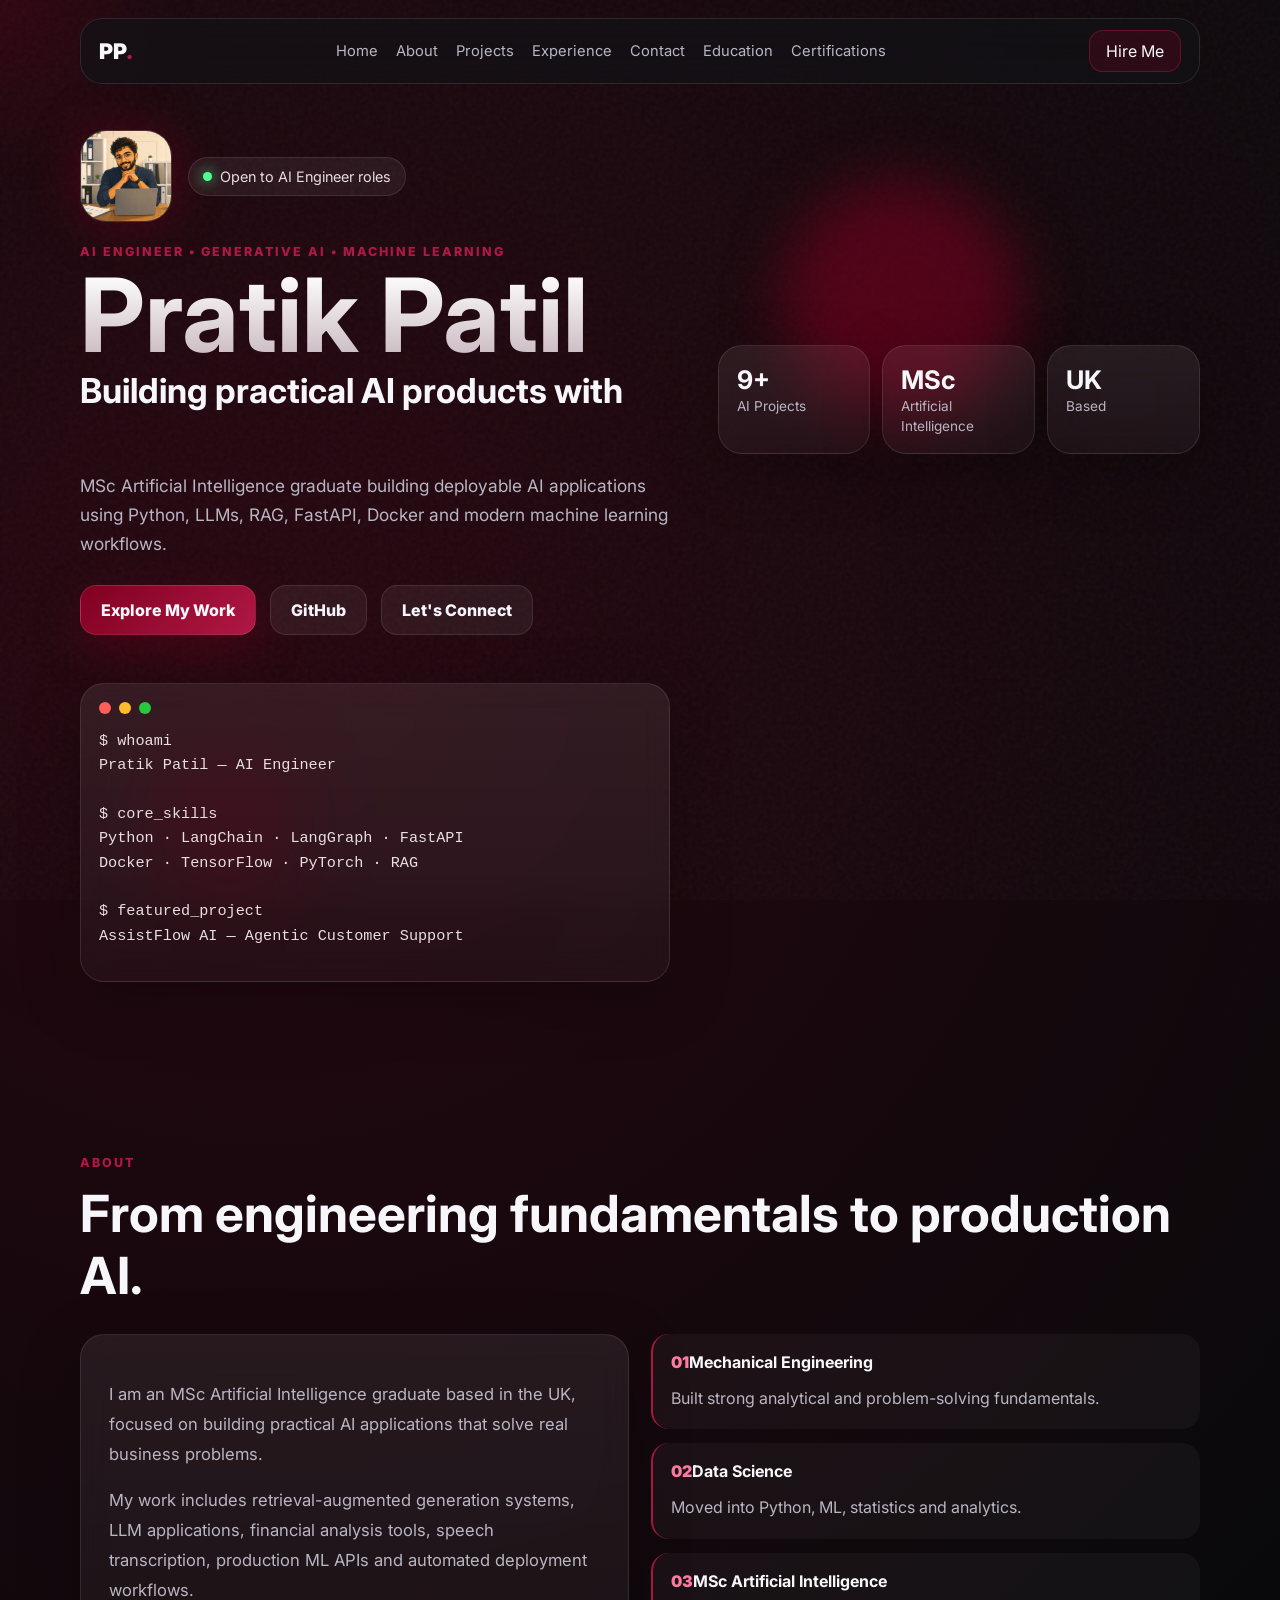
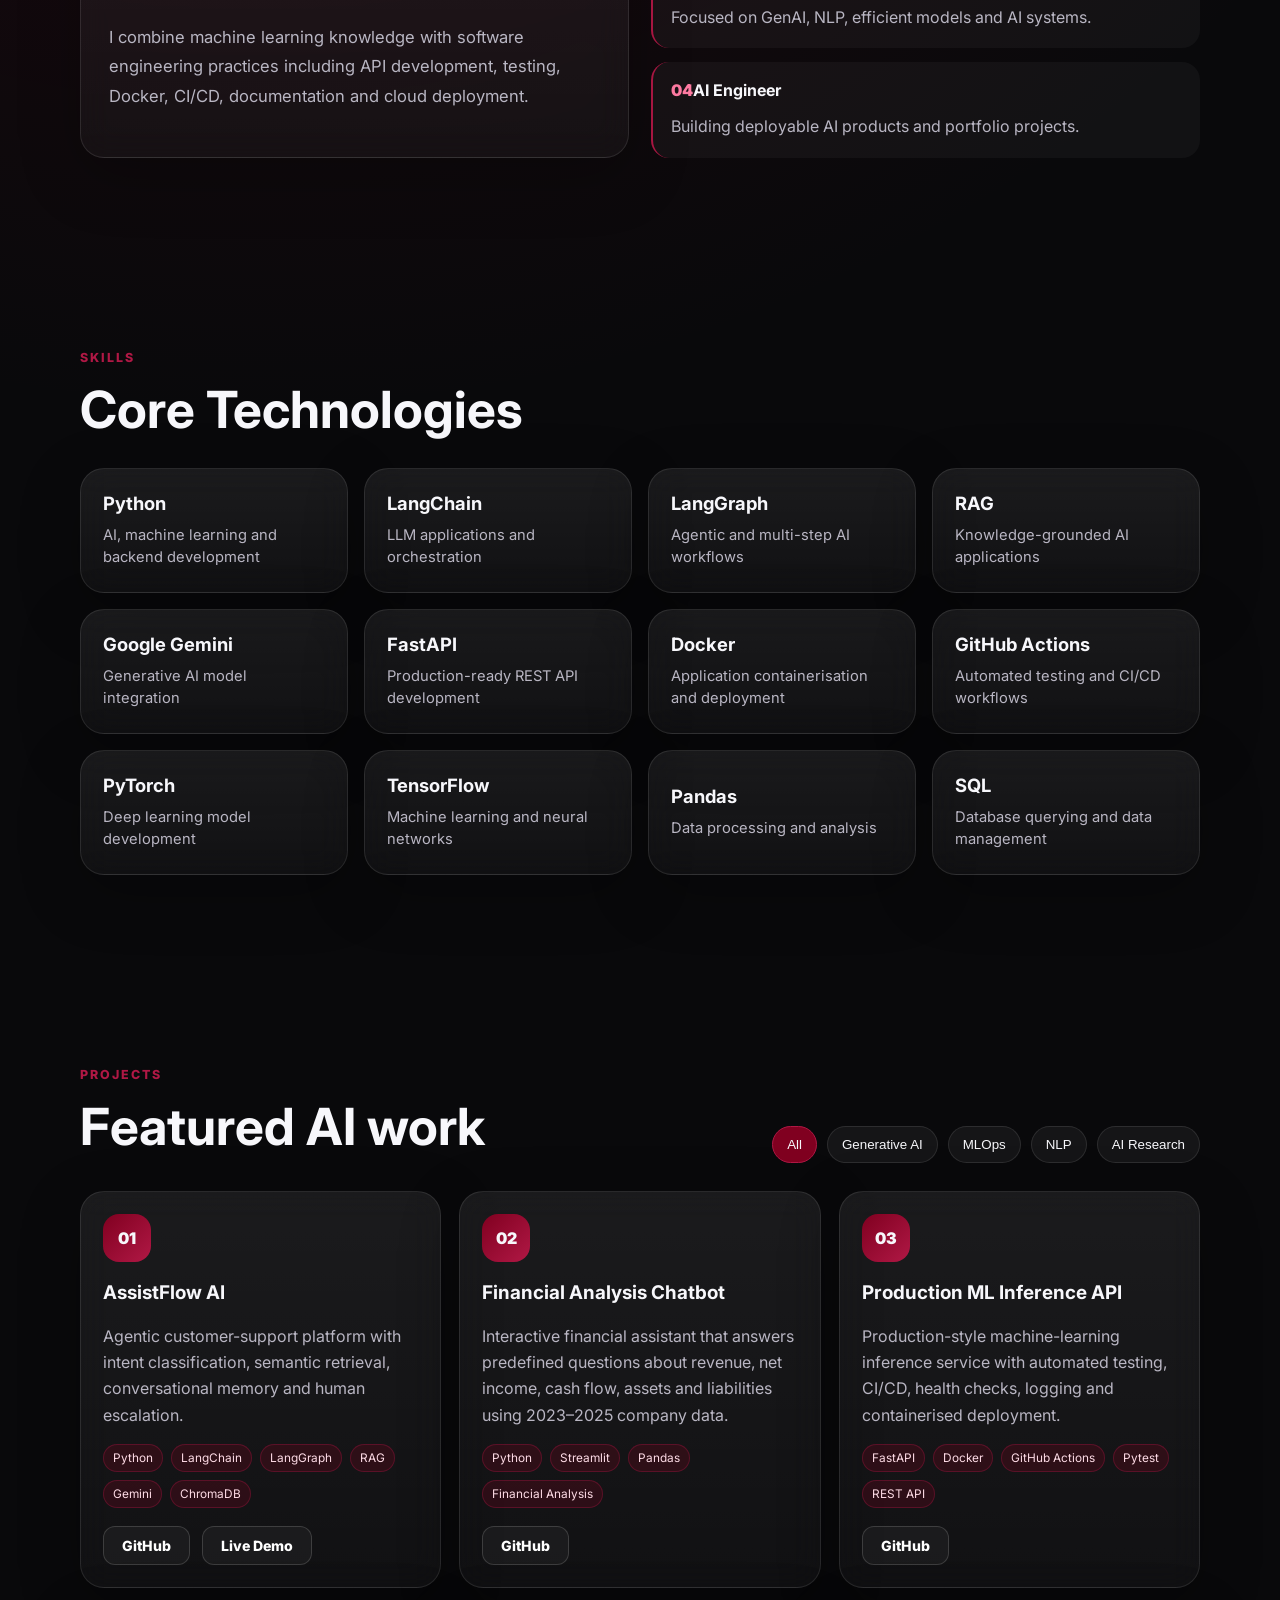
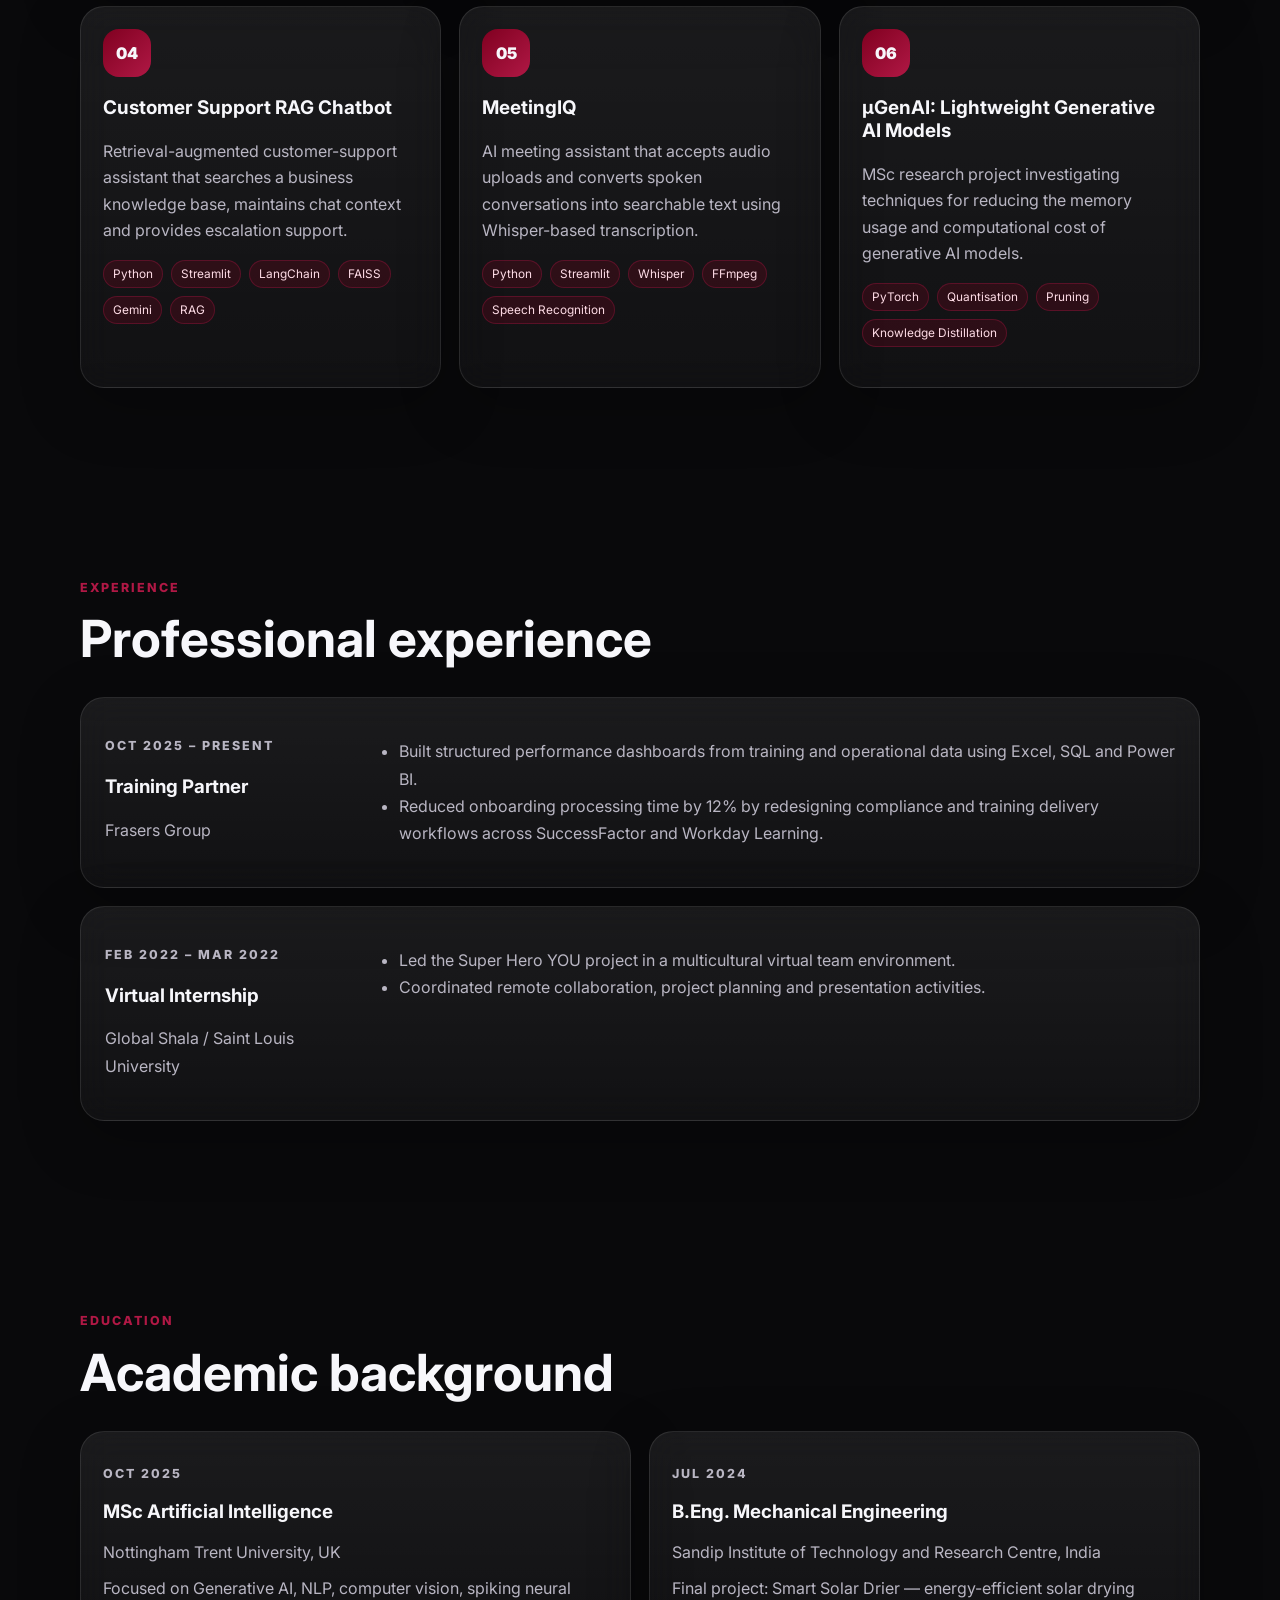
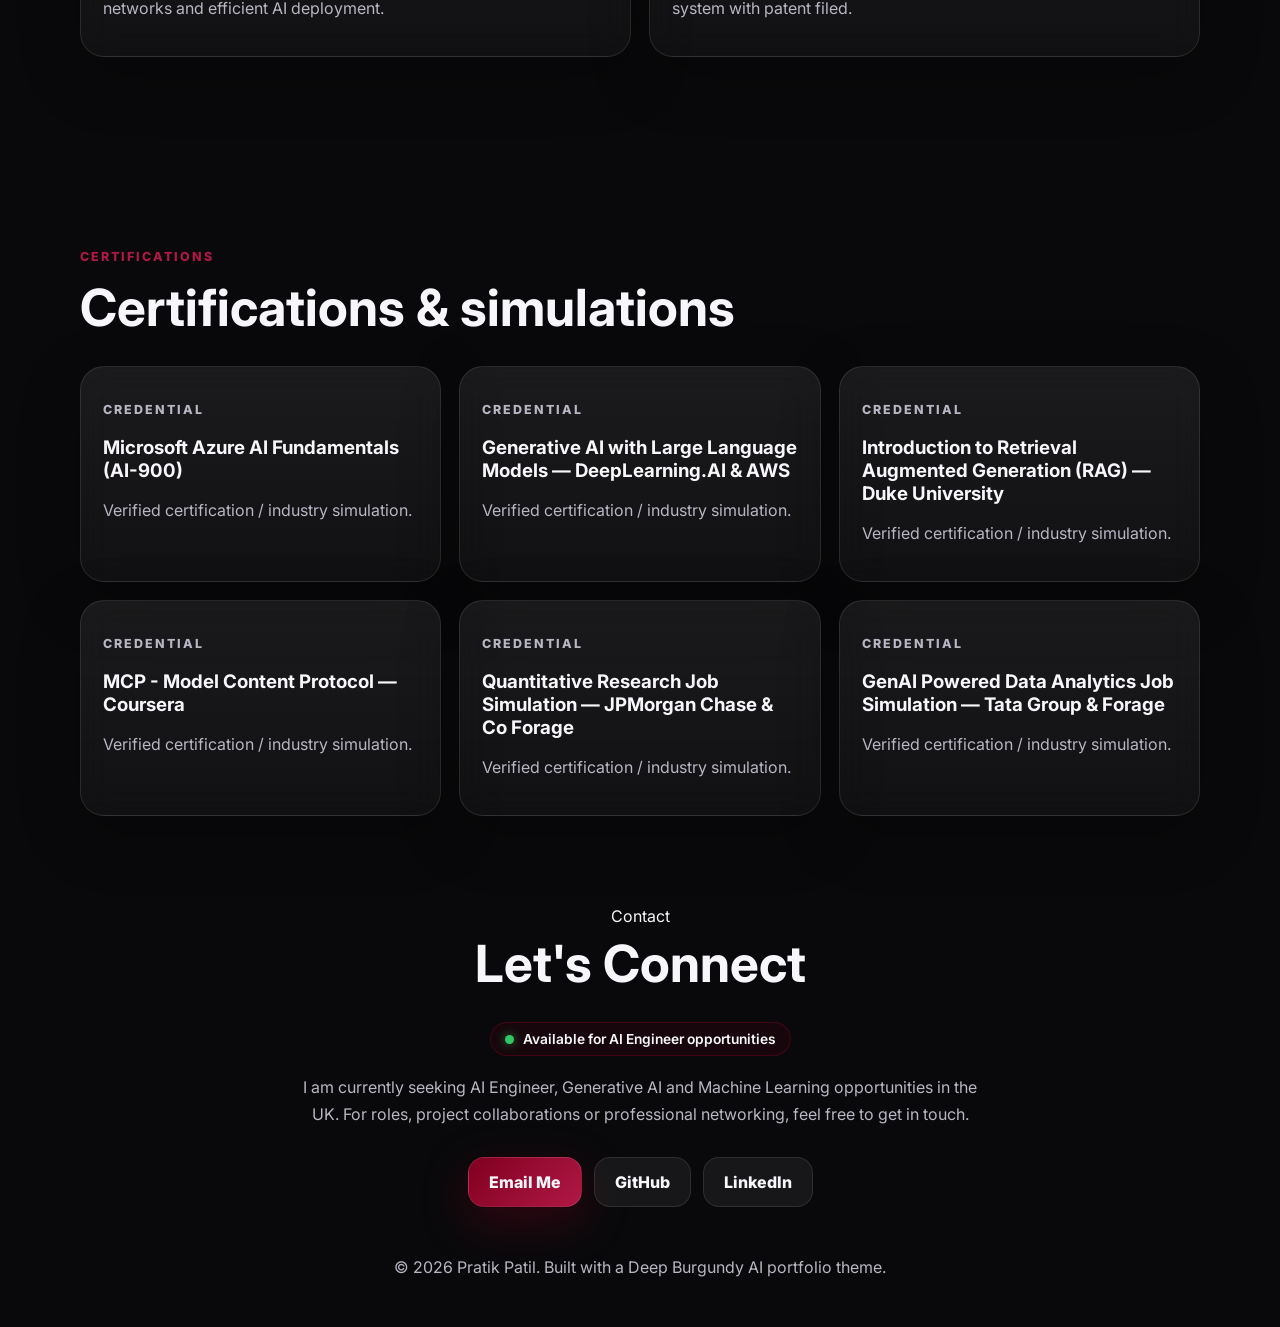
==== index.html @ 43c1b354 "Enhance index.html with updated meta information Updated the title and meta tags for improved SEO an" ====
<!DOCTYPE html>
<html lang="en">
<head>
  <meta charset="UTF-8" />
  <meta name="viewport" content="width=device-width, initial-scale=1.0" />
  <title>Pratik Patil | AI Engineer Portfolio | Generative AI | Machine Learning</title>
  <meta
  name="description"
  content="Pratik Patil is an AI Engineer specialising in Generative AI, Machine Learning, LLMs, RAG, FastAPI, and MLOps. Explore AI projects, production-ready applications, and portfolio work."
>
  <meta
  name="keywords"
  content="AI Engineer, Generative AI, Machine Learning, LLM, RAG, LangChain, FastAPI, Python, MLOps, Portfolio, Artificial Intelligence"
/>
  <meta name="author" content="Pratik Patil">
  <meta property="og:title" content="Pratik Patil | AI Engineer Portfolio">
<meta property="og:description" content="AI Engineer specialising in Generative AI, LLMs, RAG, FastAPI, Docker and Machine Learning.">
<meta property="og:type" content="website">
<meta property="og:url" content="https://mrpratik05.github.io/Pratik-Portfolio/">
  <meta name="theme-color" content="#800020">
  <link rel="preconnect" href="https://fonts.googleapis.com">
  <link rel="preconnect" href="https://fonts.gstatic.com" crossorigin>
  <link href="https://fonts.googleapis.com/css2?family=Inter:wght@400;500;600;700;800;900&display=swap" rel="stylesheet">
  <link rel="stylesheet" href="styles.css" />
</head>
<body>
  <div class="cursor-glow"></div>
  <div class="noise"></div>

  <header class="site-header">
    <a class="logo" href="#home">PP<span>.</span></a>
    <nav>
      <a href="#home">Home</a>
      <a href="#about">About</a>
      <a href="#projects">Projects</a>
      <a href="#experience">Experience</a> 
      <a href="#contact">Contact</ax>
      <a href="#education">Education</a>
      <a href="#certifications">Certifications</a>
    </nav>
    <a class="nav-cta" href="#contact">Hire Me</a>
  </header>

  <main>
    <section id="home" class="hero section">
      <div class="hero-bg-orb orb-one"></div>
      <div class="hero-bg-orb orb-two"></div>
      <div class="hero-content reveal">
        <div class="profile-wrap">
          <img src="images/Pratik%20Image.jpeg" alt="Pratik Patil" class="avatar profile-img">
          <div class="status-pill"><span></span> Open to AI Engineer roles</div>
        </div>
       <p class="eyebrow">AI Engineer • Generative AI • Machine Learning</p>

      <h1>Pratik Patil</h1>

        <h2>Building practical AI products with <span id="typingText">LLMs</span></h2>

        <p class="hero-copy">
  MSc Artificial Intelligence graduate building deployable AI applications using
  Python, LLMs, RAG, FastAPI, Docker and modern machine learning workflows.
</p>
       <div class="hero-actions">
  <a class="btn primary" href="#projects">Explore My Work</a>
  <a class="btn secondary" href="https://github.com/MrPratik05" target="_blank" rel="noopener noreferrer">GitHub</a>
  <a class="btn secondary" href="#contact">Let's Connect</a>
</div>
        </div>
        <div class="quick-stats">
          <div><strong>9+</strong><span>AI Projects</span></div>
          <div><strong>MSc</strong><span>Artificial Intelligence</span></div>
          <div><strong>UK</strong><span>Based</span></div>
        </div>
      </div>
      <div class="terminal-card reveal delay-1">
        <div class="terminal-top"><span></span><span></span><span></span></div>
        <pre><code>$ whoami
Pratik Patil — AI Engineer

$ core_skills
Python · LangChain · LangGraph · FastAPI
Docker · TensorFlow · PyTorch · RAG

$ featured_project
AssistFlow AI — Agentic Customer Support</code></pre>
      </div>
    </section>

    <section id="about" class="section container reveal">
      <div class="section-heading">
        <p class="eyebrow">About</p>
        <h2>From engineering fundamentals to production AI.</h2>
      </div>
      <div class="about-grid">
        <div class="glass-card large">
          <p>
    I am an MSc Artificial Intelligence graduate based in the UK, focused on
    building practical AI applications that solve real business problems.
          </p>

          <p>
    My work includes retrieval-augmented generation systems, LLM applications,
    financial analysis tools, speech transcription, production ML APIs and
    automated deployment workflows.
          </p>

          <p>
    I combine machine learning knowledge with software engineering practices
    including API development, testing, Docker, CI/CD, documentation and cloud
    deployment.
          </p>
      </div>
        <div class="timeline mini">
          <div><span>01</span><strong>Mechanical Engineering</strong><p>Built strong analytical and problem-solving fundamentals.</p></div>
          <div><span>02</span><strong>Data Science</strong><p>Moved into Python, ML, statistics and analytics.</p></div>
          <div><span>03</span><strong>MSc Artificial Intelligence</strong><p>Focused on GenAI, NLP, efficient models and AI systems.</p></div>
          <div><span>04</span><strong>AI Engineer</strong><p>Building deployable AI products and portfolio projects.</p></div>
        </div>
      </div>
    </section>

    <section class="section container reveal">
      <div class="section-heading">
        <p class="eyebrow">Skills</p>
        <h2>Core Technologies</h2>
      </div>
      <div class="skills-grid" id="skillsGrid"></div>
    </section>

    <section id="projects" class="section container reveal">
      <div class="section-heading row">
        <div>
          <p class="eyebrow">Projects</p>
          <h2>Featured AI work</h2>
        </div>
        <div class="filters" id="filters"></div>
      </div>
      <div class="projects-grid" id="projectsGrid"></div>
    </section>

    <section id="experience" class="section container reveal">
      <div class="section-heading">
        <p class="eyebrow">Experience</p>
        <h2>Professional experience</h2>
      </div>
      <div class="experience-list" id="experienceList"></div>
    </section>

    <section id="education" class="section container reveal">
      <div class="section-heading">
        <p class="eyebrow">Education</p>
        <h2>Academic background</h2>
      </div>
      <div class="education-grid" id="educationGrid"></div>
    </section>

    <section id="certifications" class="section container reveal">
      <div class="section-heading">
        <p class="eyebrow">Certifications</p>
        <h2>Certifications & simulations</h2>
      </div>
      <div class="cert-grid" id="certGrid"></div>
    </section>

    <section id="contact" class="section">
  <div class="section-heading">
    <span>Contact</span>
    <h2>Let's Connect</h2>
  </div>

  <div class="availability-badge">
    <span class="availability-dot"></span>
    Available for AI Engineer opportunities
  </div>

  <p class="contact-intro">
    I am currently seeking AI Engineer, Generative AI and Machine Learning
    opportunities in the UK. For roles, project collaborations or professional
    networking, feel free to get in touch.
  </p>

  <div class="contact-links">
    <a
      class="btn primary"
      href="mailto:pratpatil1999@gmail.com">
      Email Me
    </a>

    <a
      class="btn secondary"
      href="https://github.com/MrPratik05"
      target="_blank"
      rel="noopener noreferrer">
      GitHub
    </a>

    <a
      class="btn secondary"
      href="https://www.linkedin.com/in/pratik-patil-o5/"
      target="_blank"
      rel="noopener noreferrer">
      LinkedIn
    </a>
  </div>
</section>
  </main>

  <footer>
    <p>© <span id="year"></span> Pratik Patil. Built with a Deep Burgundy AI portfolio theme.</p>
  </footer>

  <script src="data.js"></script>
  <script src="script.js"></script>
</body>
</html>
---- styles.css ----
:root{--bg:#09090b;--panel:#121217;--panel2:#18181f;--text:#f7f7fb;--muted:#b9b6c3;--primary:#800020;--primary2:#b01845;--border:rgba(255,255,255,.1);--glow:rgba(128,0,32,.45)}*{box-sizing:border-box}html{scroll-behavior:smooth}body{margin:0;font-family:Inter,system-ui,sans-serif;background:radial-gradient(circle at 20% 10%,rgba(128,0,32,.25),transparent 25%),var(--bg);color:var(--text);overflow-x:hidden}.noise{position:fixed;inset:0;pointer-events:none;opacity:.04;background-image:url("data:image/svg+xml,%3Csvg viewBox='0 0 256 256' xmlns='http://www.w3.org/2000/svg'%3E%3Cfilter id='n'%3E%3CfeTurbulence type='fractalNoise' baseFrequency='.75' numOctaves='3'/%3E%3C/filter%3E%3Crect width='100%25' height='100%25' filter='url(%23n)'/%3E%3C/svg%3E")}.cursor-glow{position:fixed;width:360px;height:360px;border-radius:999px;background:radial-gradient(circle,var(--glow),transparent 70%);pointer-events:none;z-index:0;filter:blur(20px);transform:translate(-50%,-50%);opacity:.55}a{color:inherit;text-decoration:none}.site-header{position:fixed;top:18px;left:50%;transform:translateX(-50%);width:min(1120px,calc(100% - 28px));height:66px;padding:0 18px;background:rgba(18,18,23,.72);border:1px solid var(--border);backdrop-filter:blur(18px);border-radius:22px;display:flex;align-items:center;justify-content:space-between;z-index:100}.logo{font-weight:900;font-size:1.35rem}.logo span,.eyebrow{color:var(--primary2)}nav{display:flex;gap:18px;font-size:.92rem;color:var(--muted)}nav a:hover{color:#fff}.nav-cta{background:rgba(128,0,32,.25);border:1px solid rgba(176,24,69,.45);padding:10px 16px;border-radius:14px}.section{position:relative;z-index:1}.container{width:min(1120px,calc(100% - 32px));margin:auto;padding:90px 0}.hero{min-height:100vh;display:grid;grid-template-columns:1.1fr .9fr;gap:48px;align-items:center;width:min(1120px,calc(100% - 32px));margin:auto;padding:130px 0 70px}.hero-bg-orb{position:absolute;border-radius:999px;filter:blur(30px);opacity:.55;animation:float 7s ease-in-out infinite}.orb-one{width:240px;height:240px;background:var(--primary);top:17%;right:16%}.orb-two{width:160px;height:160px;background:#3b0010;bottom:14%;left:6%;animation-delay:1.6s}.profile-wrap{display:flex;align-items:center;gap:16px;margin-bottom:22px}.profile-photo{width:92px;height:92px;border-radius:26px;background:linear-gradient(135deg,var(--primary),#25000a);display:grid;place-items:center;font-weight:900;font-size:2rem;border:1px solid rgba(255,255,255,.16);box-shadow:0 0 50px var(--glow);background-size:cover;background-position:center}.status-pill{display:flex;align-items:center;gap:8px;color:#e8dbe1;background:rgba(255,255,255,.06);border:1px solid var(--border);padding:10px 14px;border-radius:999px;font-size:.9rem}.status-pill span{width:9px;height:9px;border-radius:99px;background:#52ff91;box-shadow:0 0 14px #52ff91}.eyebrow{text-transform:uppercase;letter-spacing:.16em;font-weight:800;font-size:.78rem}.hero h1{font-size:clamp(3rem,8vw,6.8rem);line-height:.86;margin:10px 0;background:linear-gradient(180deg,#fff,#c9b9c0);-webkit-background-clip:text;color:transparent}.hero h2{font-size:clamp(1.3rem,3vw,2.15rem);margin:0 0 18px}.hero h2 span{color:#ff7ba2}.hero-copy{font-size:1.08rem;line-height:1.7;color:var(--muted);max-width:720px}.btn{display:inline-flex;align-items:center;justify-content:center;padding:14px 20px;border-radius:16px;font-weight:800;border:1px solid var(--border);transition:.25s}.btn:hover{transform:translateY(-3px)}.primary{background:linear-gradient(135deg,var(--primary),var(--primary2));box-shadow:0 15px 45px rgba(128,0,32,.35)}.secondary{background:rgba(255,255,255,.06)}.hero-actions,.contact-actions{display:flex;gap:14px;flex-wrap:wrap;margin-top:26px}.quick-stats{display:grid;grid-template-columns:repeat(3,1fr);gap:12px;margin-top:34px;max-width:620px}.quick-stats div,.glass-card,.project-card,.skill-card,.edu-card,.cert-card,.experience-item,.terminal-card{background:linear-gradient(180deg,rgba(255,255,255,.075),rgba(255,255,255,.035));border:1px solid var(--border);border-radius:24px;box-shadow:0 18px 60px rgba(0,0,0,.25);backdrop-filter:blur(16px)}.quick-stats div{padding:18px}.quick-stats strong{font-size:1.6rem;display:block}.quick-stats span{color:var(--muted);font-size:.85rem}.terminal-card{padding:18px;align-self:center;transform:rotate(1deg)}.terminal-top{display:flex;gap:8px;margin-bottom:14px}.terminal-top span{width:12px;height:12px;border-radius:50%;background:#ff5f57}.terminal-top span:nth-child(2){background:#ffbd2e}.terminal-top span:nth-child(3){background:#28c840}pre{white-space:pre-wrap;color:#e9dfe3;line-height:1.6;font-size:.95rem}.section-heading{margin-bottom:28px}.section-heading.row{display:flex;justify-content:space-between;gap:20px;align-items:end}.section-heading h2{font-size:clamp(2rem,4vw,3.5rem);margin:6px 0}.about-grid{display:grid;grid-template-columns:1fr 1fr;gap:22px}.glass-card{padding:28px}.glass-card.large p{color:var(--muted);line-height:1.8;font-size:1.04rem}.timeline.mini{display:grid;gap:14px}.timeline.mini div{padding:18px;border-left:2px solid var(--primary2);background:rgba(255,255,255,.04);border-radius:18px}.timeline span{color:#ff7ba2;font-weight:900}.timeline p{color:var(--muted);margin-bottom:0}.skills-grid{display:grid;grid-template-columns:repeat(4,1fr);gap:16px}.skill-card{padding:18px}.skill-head{display:flex;justify-content:space-between;margin-bottom:12px}.bar{height:10px;background:rgba(255,255,255,.08);border-radius:99px;overflow:hidden}.bar span{display:block;height:100%;width:0;background:linear-gradient(90deg,var(--primary),var(--primary2));border-radius:99px;transition:1.1s ease}.filters{display:flex;gap:10px;flex-wrap:wrap}.filter-btn{border:1px solid var(--border);background:rgba(255,255,255,.05);color:var(--text);padding:10px 14px;border-radius:999px;cursor:pointer}.filter-btn.active{background:var(--primary);border-color:var(--primary2)}.projects-grid{display:grid;grid-template-columns:repeat(3,1fr);gap:18px}.project-card{padding:22px;transition:.3s;position:relative;overflow:hidden}.project-card:before{content:'';position:absolute;inset:-1px;background:radial-gradient(circle at top right,rgba(176,24,69,.35),transparent 35%);opacity:0;transition:.3s}.project-card:hover{transform:translateY(-7px)}.project-card:hover:before{opacity:1}.project-card>*{position:relative}.project-icon{width:48px;height:48px;border-radius:16px;background:linear-gradient(135deg,var(--primary),var(--primary2));display:grid;place-items:center;font-weight:900}.project-card h3{font-size:1.18rem}.project-card p{color:var(--muted);line-height:1.65}.chips{display:flex;gap:8px;flex-wrap:wrap;margin:16px 0}.chip{font-size:.74rem;color:#ffdce7;background:rgba(128,0,32,.24);border:1px solid rgba(176,24,69,.35);padding:6px 9px;border-radius:999px}.card-links{display:flex;gap:10px}.card-links a{font-size:.88rem;font-weight:800;color:#fff}.experience-list{display:grid;gap:18px}.experience-item{padding:24px;display:grid;grid-template-columns:230px 1fr;gap:24px}.experience-item p,.experience-item li{color:var(--muted);line-height:1.7}.education-grid,.cert-grid{display:grid;grid-template-columns:repeat(2,1fr);gap:18px}.edu-card,.cert-card{padding:22px}.edu-card p,.cert-card p{color:var(--muted)}.cert-grid{grid-template-columns:repeat(3,1fr)}.contact-card{text-align:center;padding:48px}.contact-card p{color:var(--muted)}footer{text-align:center;color:var(--muted);padding:34px}.reveal{opacity:0;transform:translateY(28px);transition:.8s ease}.reveal.visible{opacity:1;transform:none}.delay-1{transition-delay:.15s}@keyframes float{50%{transform:translateY(-22px) translateX(12px)}}@media(max-width:900px){nav{display:none}.hero,.about-grid{grid-template-columns:1fr}.terminal-card{transform:none}.projects-grid,.skills-grid,.cert-grid{grid-template-columns:1fr 1fr}.experience-item{grid-template-columns:1fr}}@media(max-width:600px){.hero{padding-top:120px}.quick-stats,.projects-grid,.skills-grid,.education-grid,.cert-grid{grid-template-columns:1fr}.site-header{top:10px}.hero-actions .btn{width:100%}.section-heading.row{display:block}}

.profile-img {
  width: 92px;
  height: 92px;
  max-width: 92px;
  max-height: 92px;
  border-radius: 26px;
  object-fit: cover;
  object-position: center;
  display: block;
  border: 1px solid rgba(255,255,255,.16);
  box-shadow: 0 0 50px var(--glow);
}

.profile-wrap {
  display: flex;
  align-items: center;
  gap: 16px;
  margin-bottom: 22px;
}
/* Keep typing animation while preventing layout movement */
.hero h2 {
  min-height: 5.2rem;
  margin-bottom: 18px;
}

#typingText {
  display: inline-block;
  width: 10ch;
  white-space: nowrap;
  vertical-align: baseline;
}

@media (max-width: 600px) {
  .hero h2 {
    min-height: 7.5rem;
  }

  #typingText {
    width: 10ch;
  }
}

/* Clean skills cards without proficiency ratings */
.skill-card {
  padding: 22px;
  min-height: 125px;
  display: flex;
  flex-direction: column;
  justify-content: center;
  transition: transform 0.25s ease, border-color 0.25s ease;
}

.skill-card:hover {
  transform: translateY(-5px);
  border-color: rgba(176, 24, 69, 0.55);
}

.skill-card h3 {
  margin: 0 0 10px;
  font-size: 1.15rem;
}

.skill-card p {
  margin: 0;
  color: var(--muted);
  line-height: 1.55;
  font-size: 0.92rem;
}

/* Project buttons */

.project-btn{
    display:inline-flex;
    align-items:center;
    justify-content:center;

    padding:10px 18px;

    border-radius:12px;

    border:1px solid rgba(255,255,255,.15);

    background:rgba(255,255,255,.04);

    color:var(--text);

    text-decoration:none;

    font-size:.92rem;

    font-weight:600;

    transition:.25s ease;
}

.project-btn:hover{

    background:var(--primary);

    border-color:var(--primary);

    transform:translateY(-2px);

    color:white;
}

.card-links{

    display:flex;

    gap:12px;

    margin-top:18px;

    flex-wrap:wrap;
}

/* Contact section */

#contact {
  text-align: center;
}

#contact .section-heading {
  text-align: center;
  margin-left: auto;
  margin-right: auto;
}

#contact .section-heading span,
#contact .section-heading h2 {
  display: block;
  text-align: center;
}

.contact-intro {
  max-width: 680px;
  margin: 18px auto 28px;
  color: var(--muted);
  line-height: 1.7;
  text-align: center;
}

.availability-badge {
  width: fit-content;
  display: flex;
  align-items: center;
  gap: 9px;
  margin: 18px auto 0;
  padding: 8px 14px;
  border: 1px solid rgba(128, 0, 32, 0.4);
  border-radius: 999px;
  background: rgba(128, 0, 32, 0.12);
  color: var(--text);
  font-size: 0.86rem;
  font-weight: 600;
}

.availability-dot {
  width: 9px;
  height: 9px;
  flex-shrink: 0;
  border-radius: 50%;
  background: #32c766;
  box-shadow: 0 0 10px rgba(50, 199, 102, 0.6);
}

.contact-links {
  display: flex;
  justify-content: center;
  align-items: center;
  gap: 12px;
  flex-wrap: wrap;
  margin-top: 10px;
}

@media (max-width: 600px) {
  .contact-intro {
    padding: 0 16px;
  }

  .contact-links {
    padding: 0 16px;
  }
}
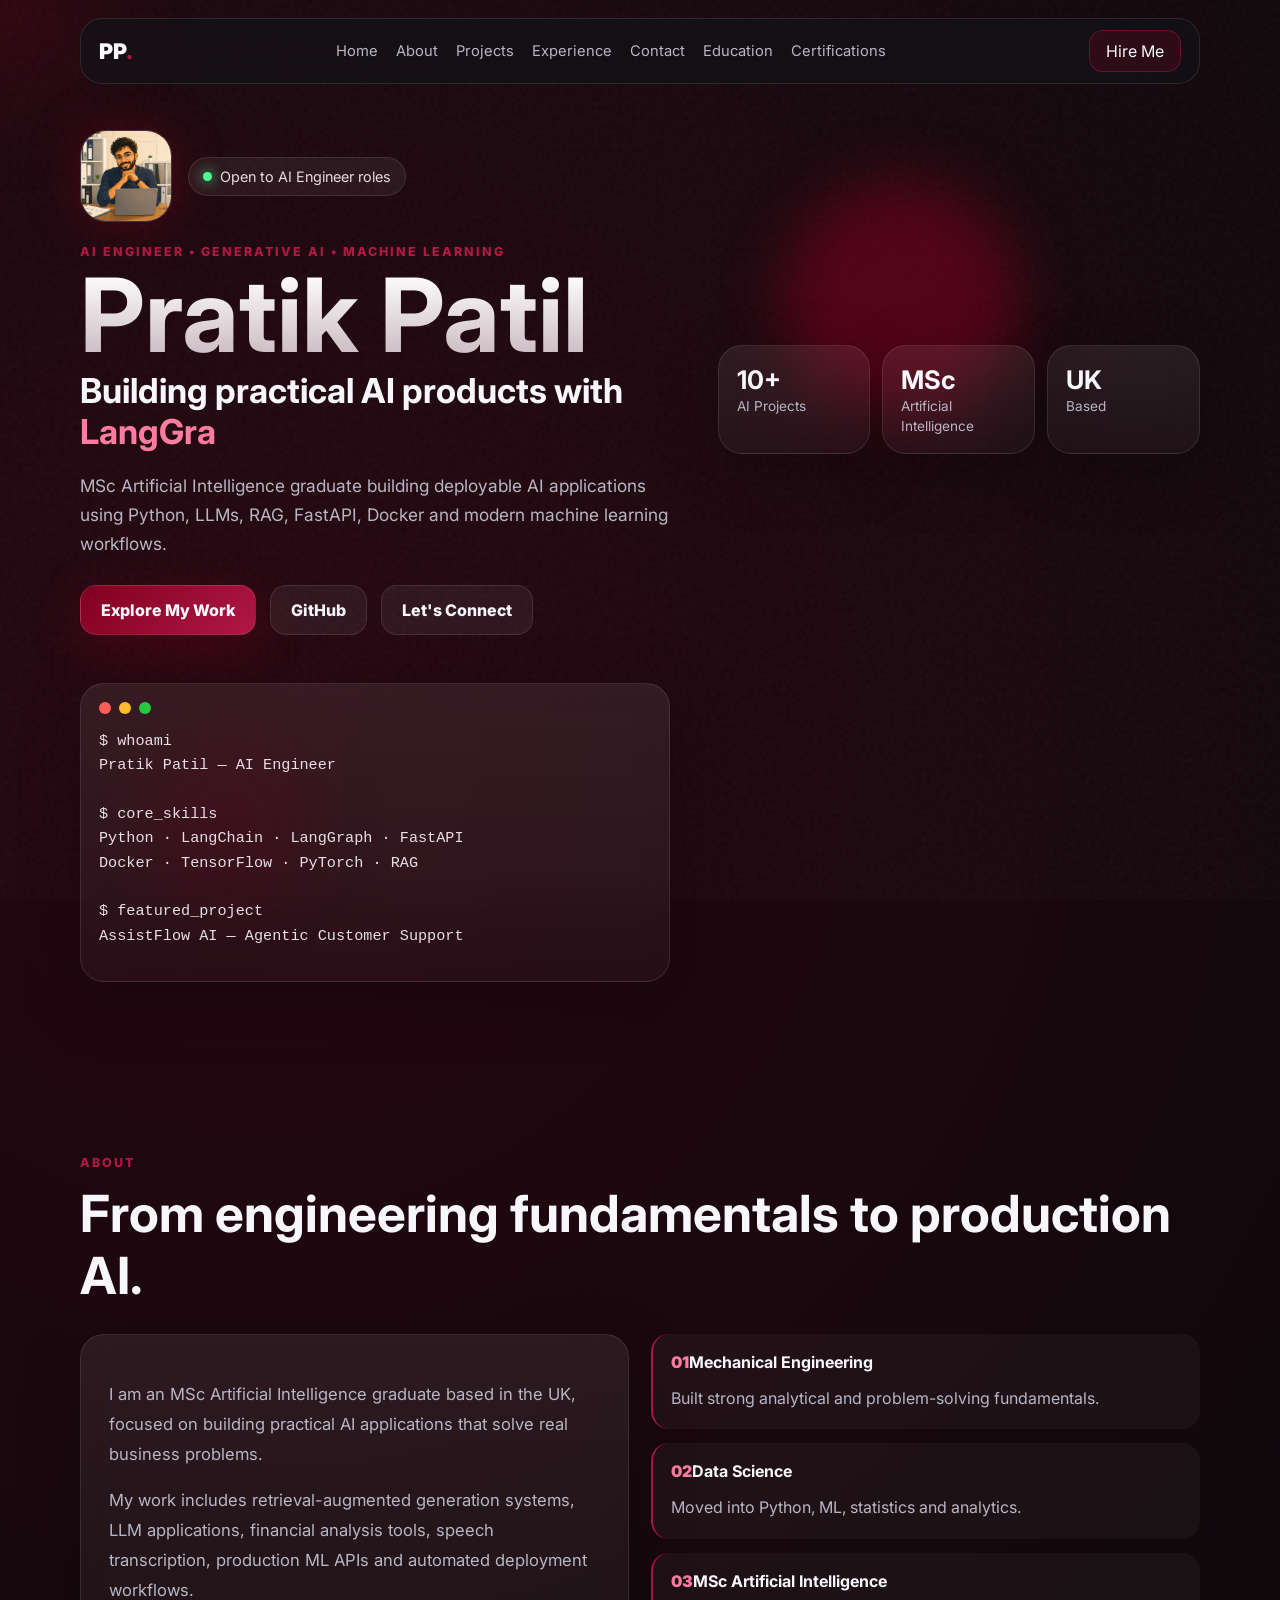
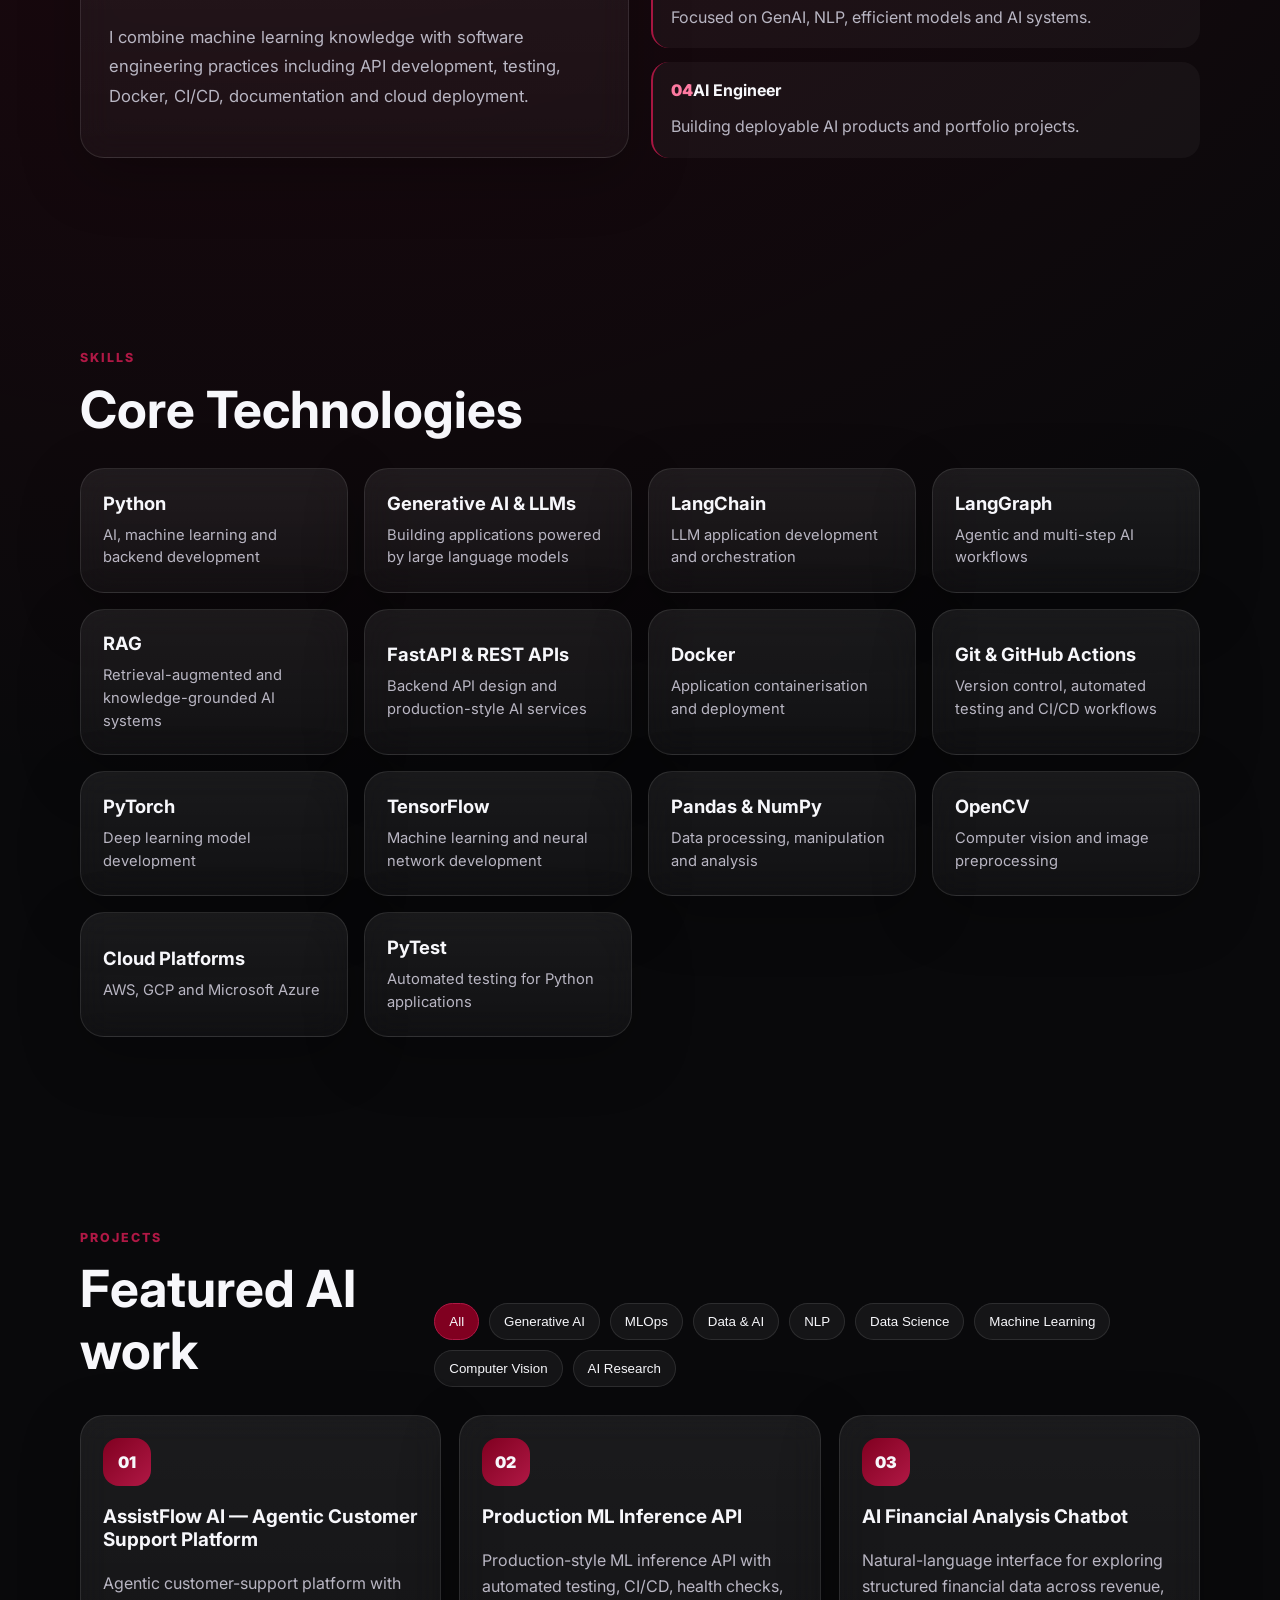
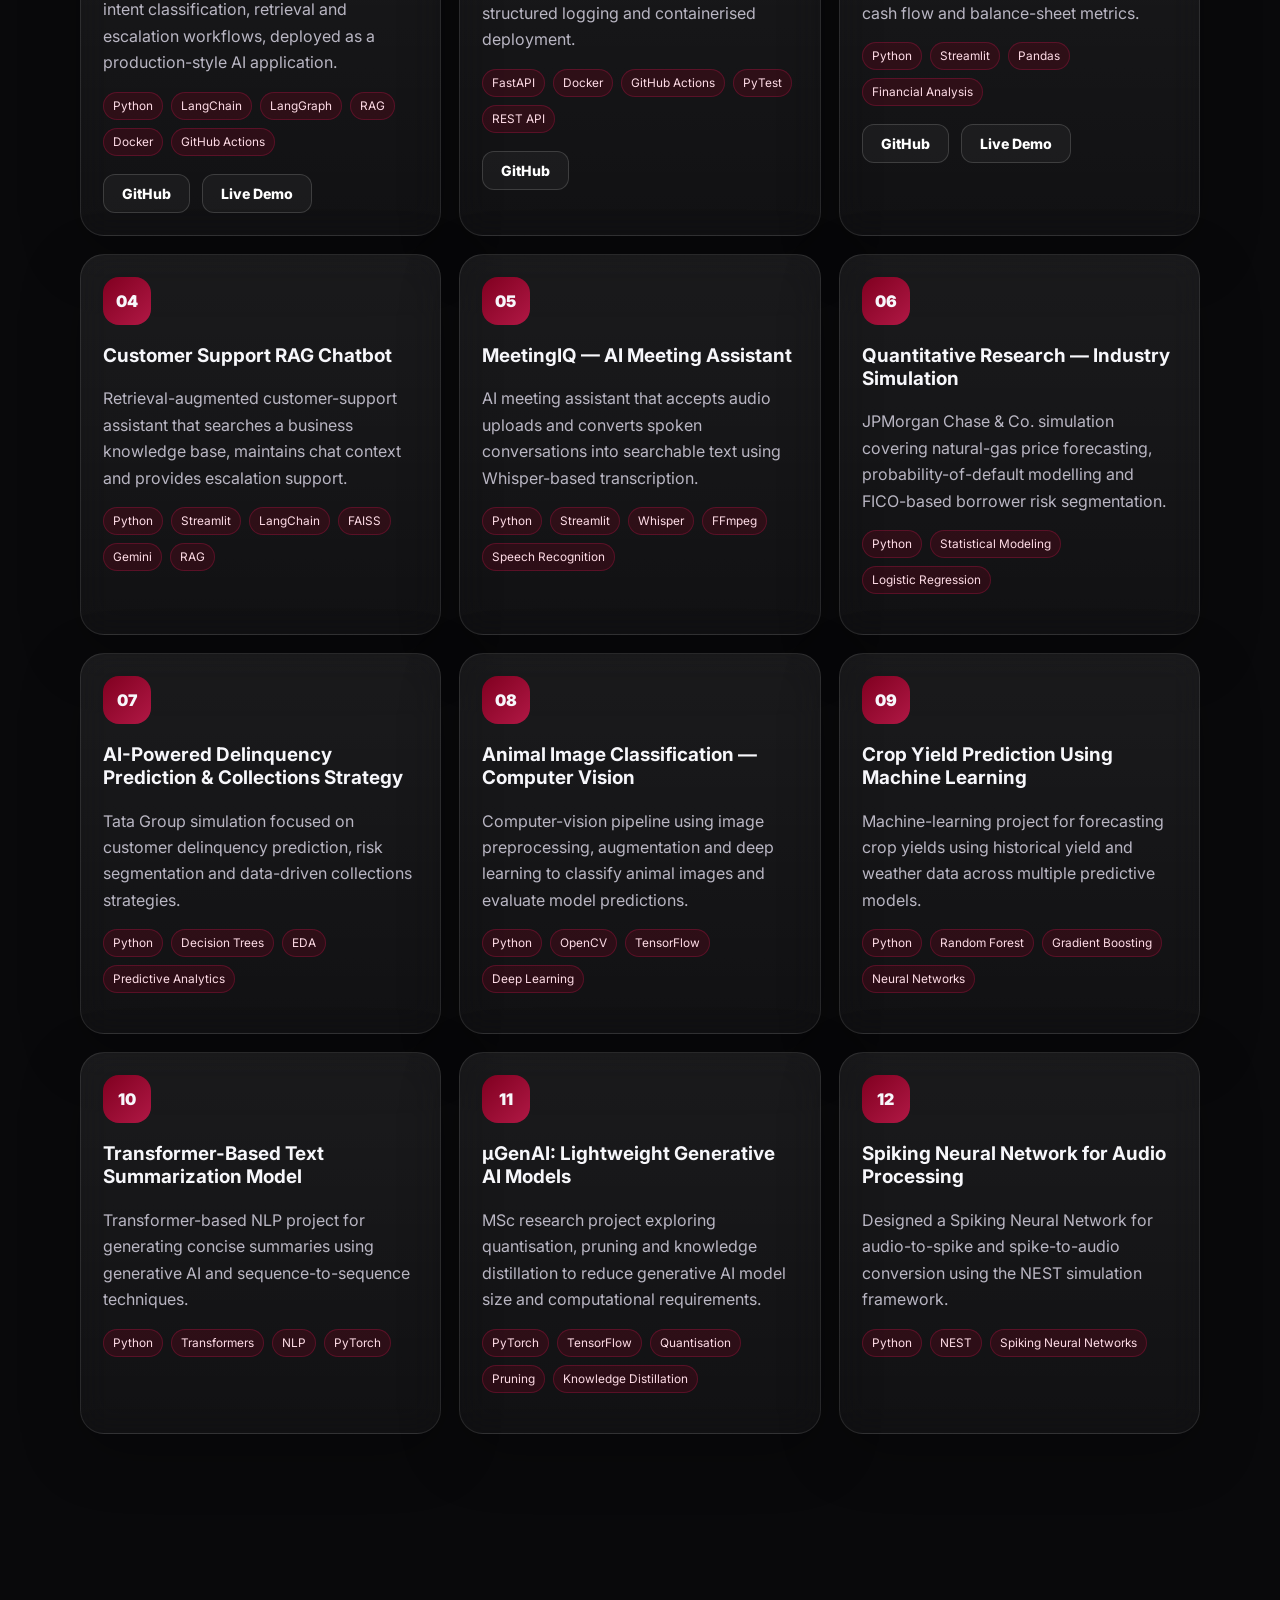
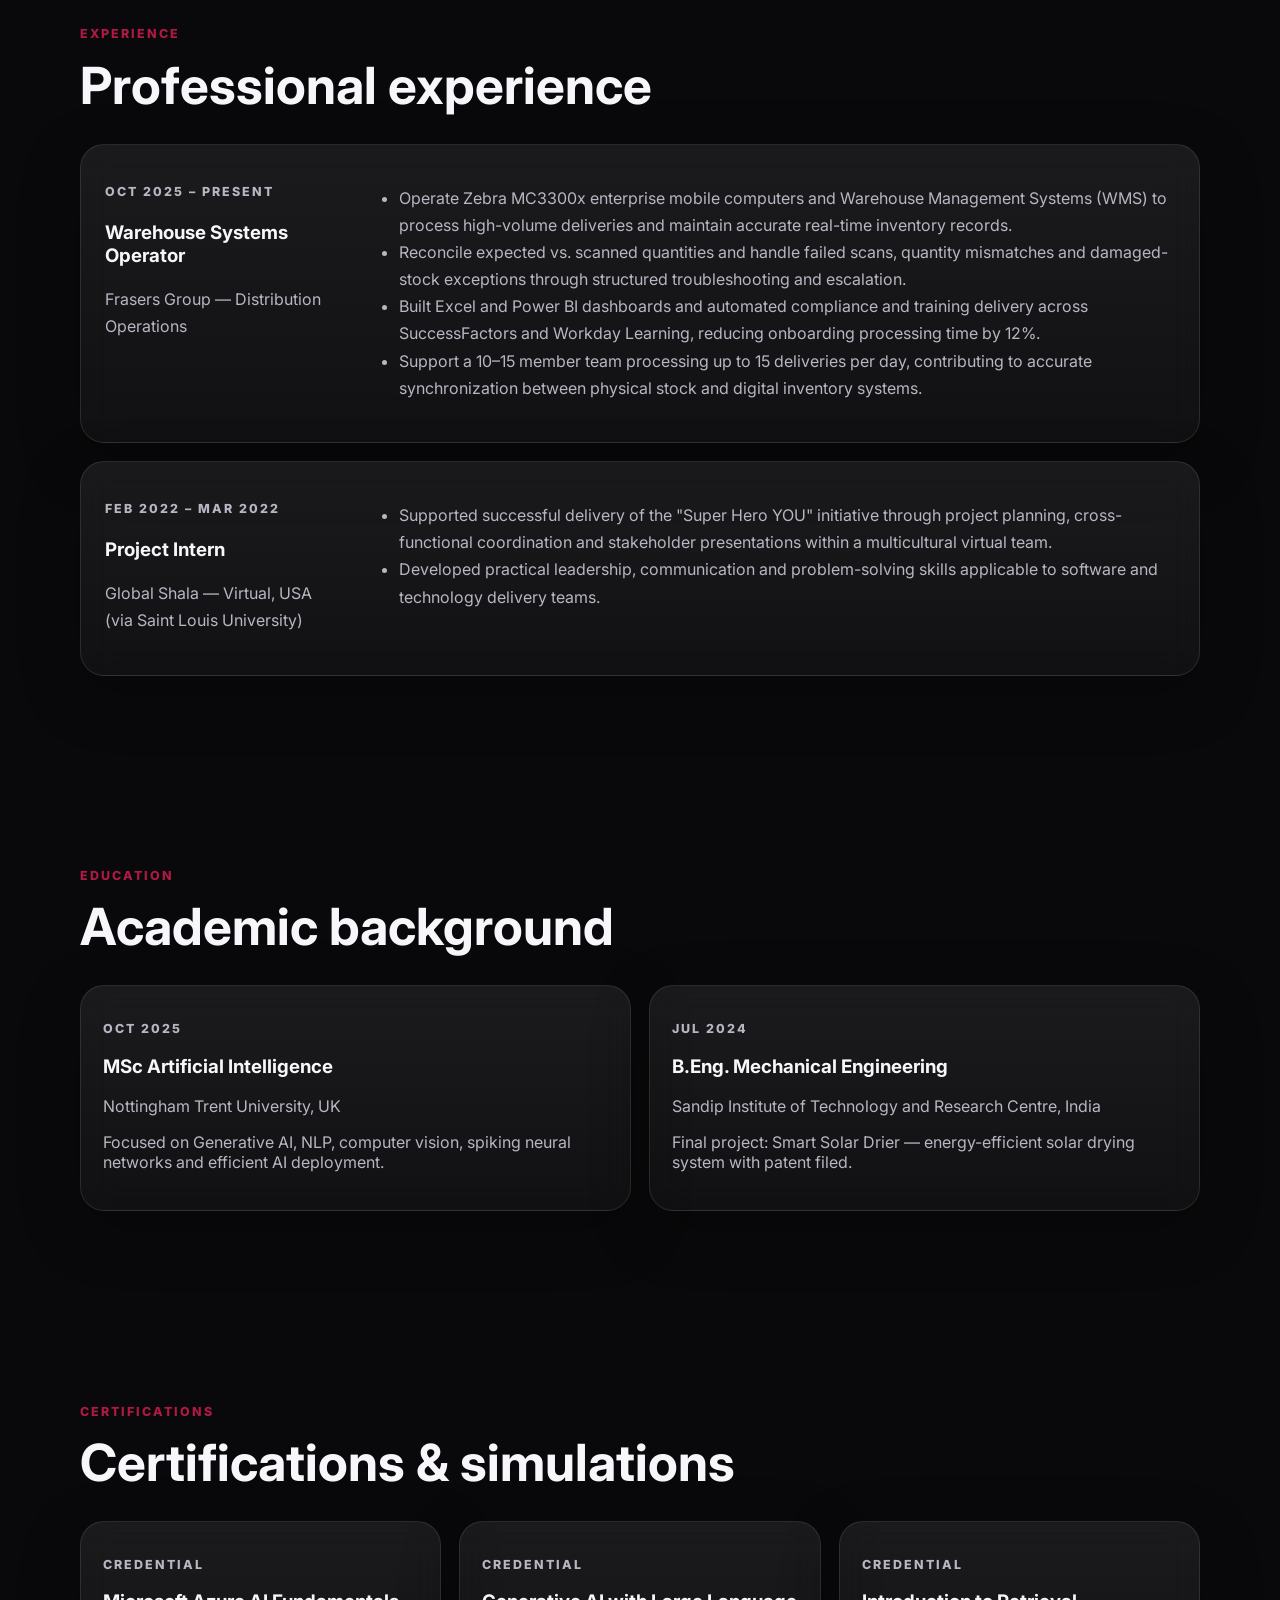
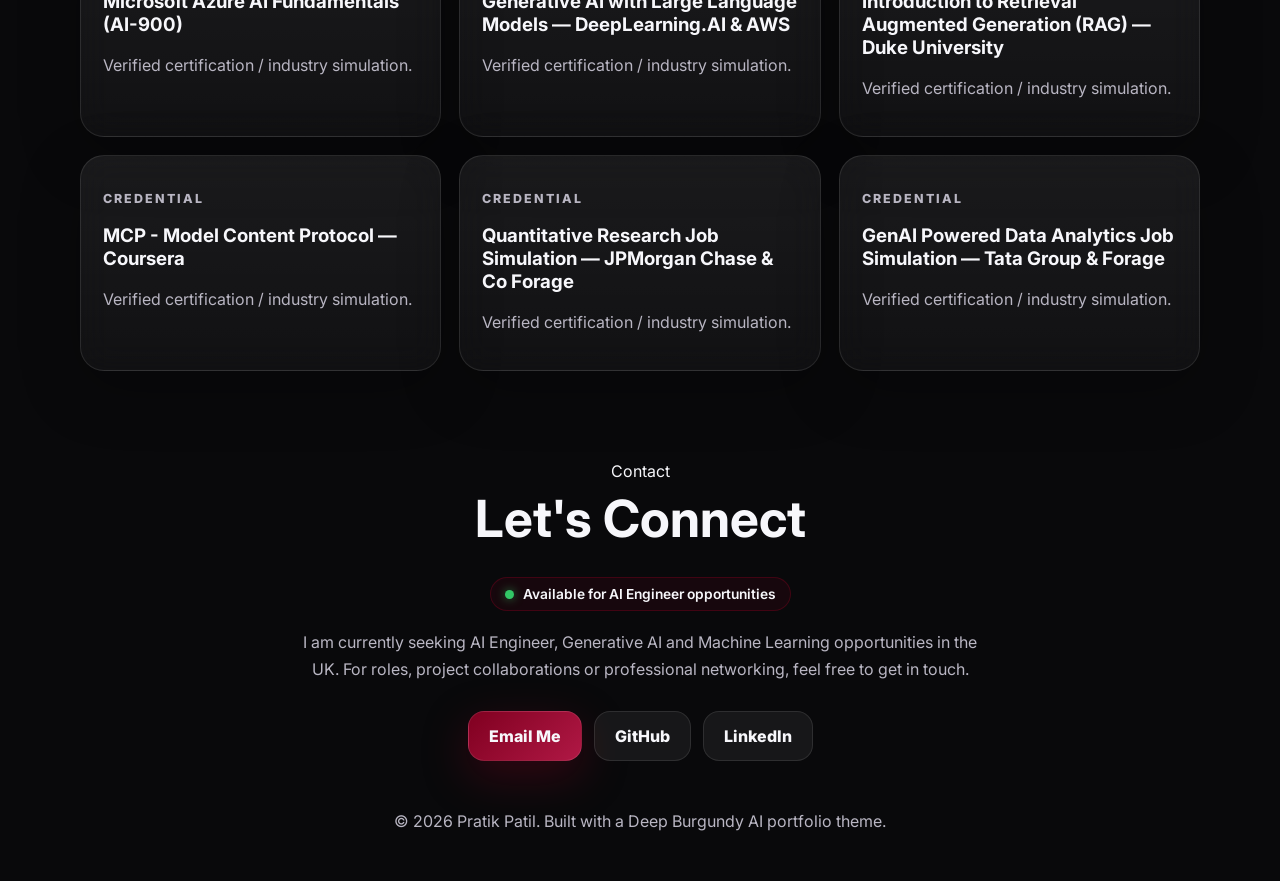
==== commit 43914ed7: "Update AI Projects count from 9 to 10" ====
--- a/index.html
+++ b/index.html
@@ -67,7 +67,7 @@
 </div>
         </div>
         <div class="quick-stats">
-          <div><strong>9+</strong><span>AI Projects</span></div>
+          <div><strong>10+</strong><span>AI Projects</span></div>
           <div><strong>MSc</strong><span>Artificial Intelligence</span></div>
           <div><strong>UK</strong><span>Based</span></div>
         </div>
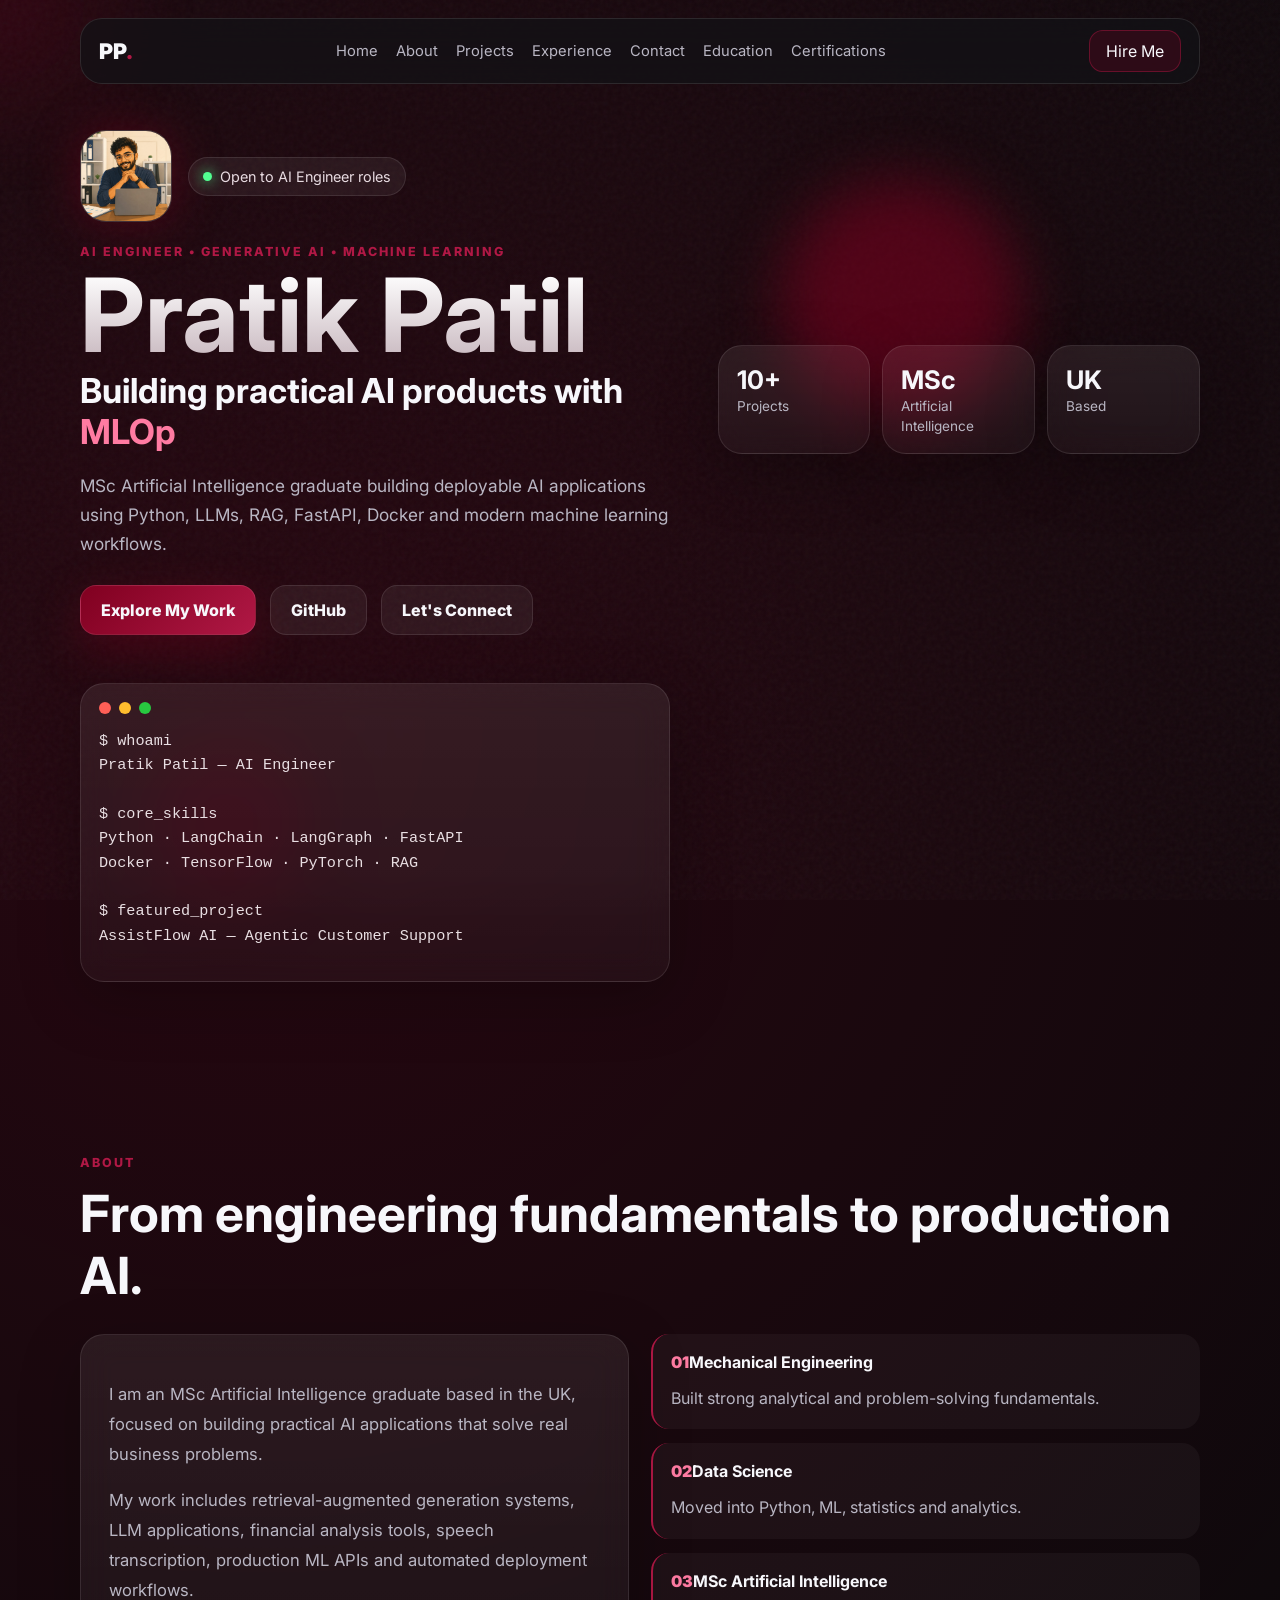
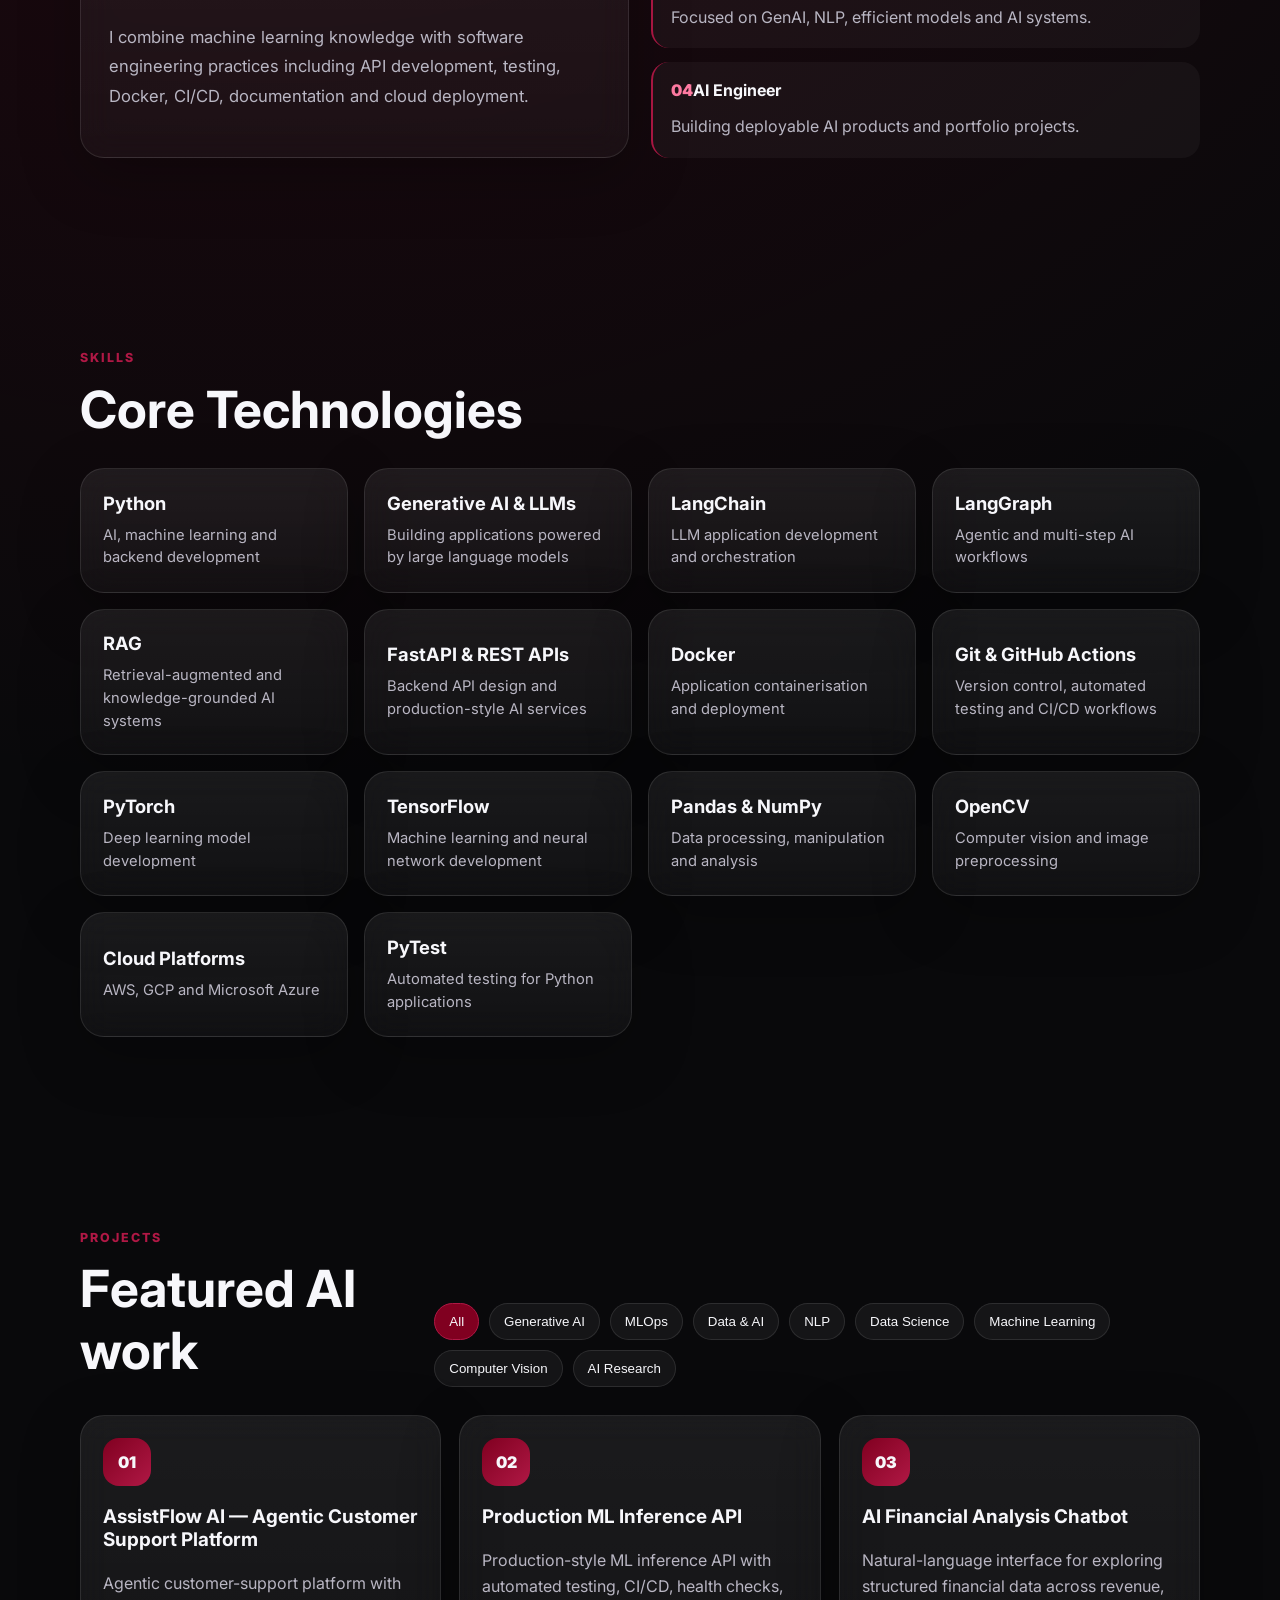
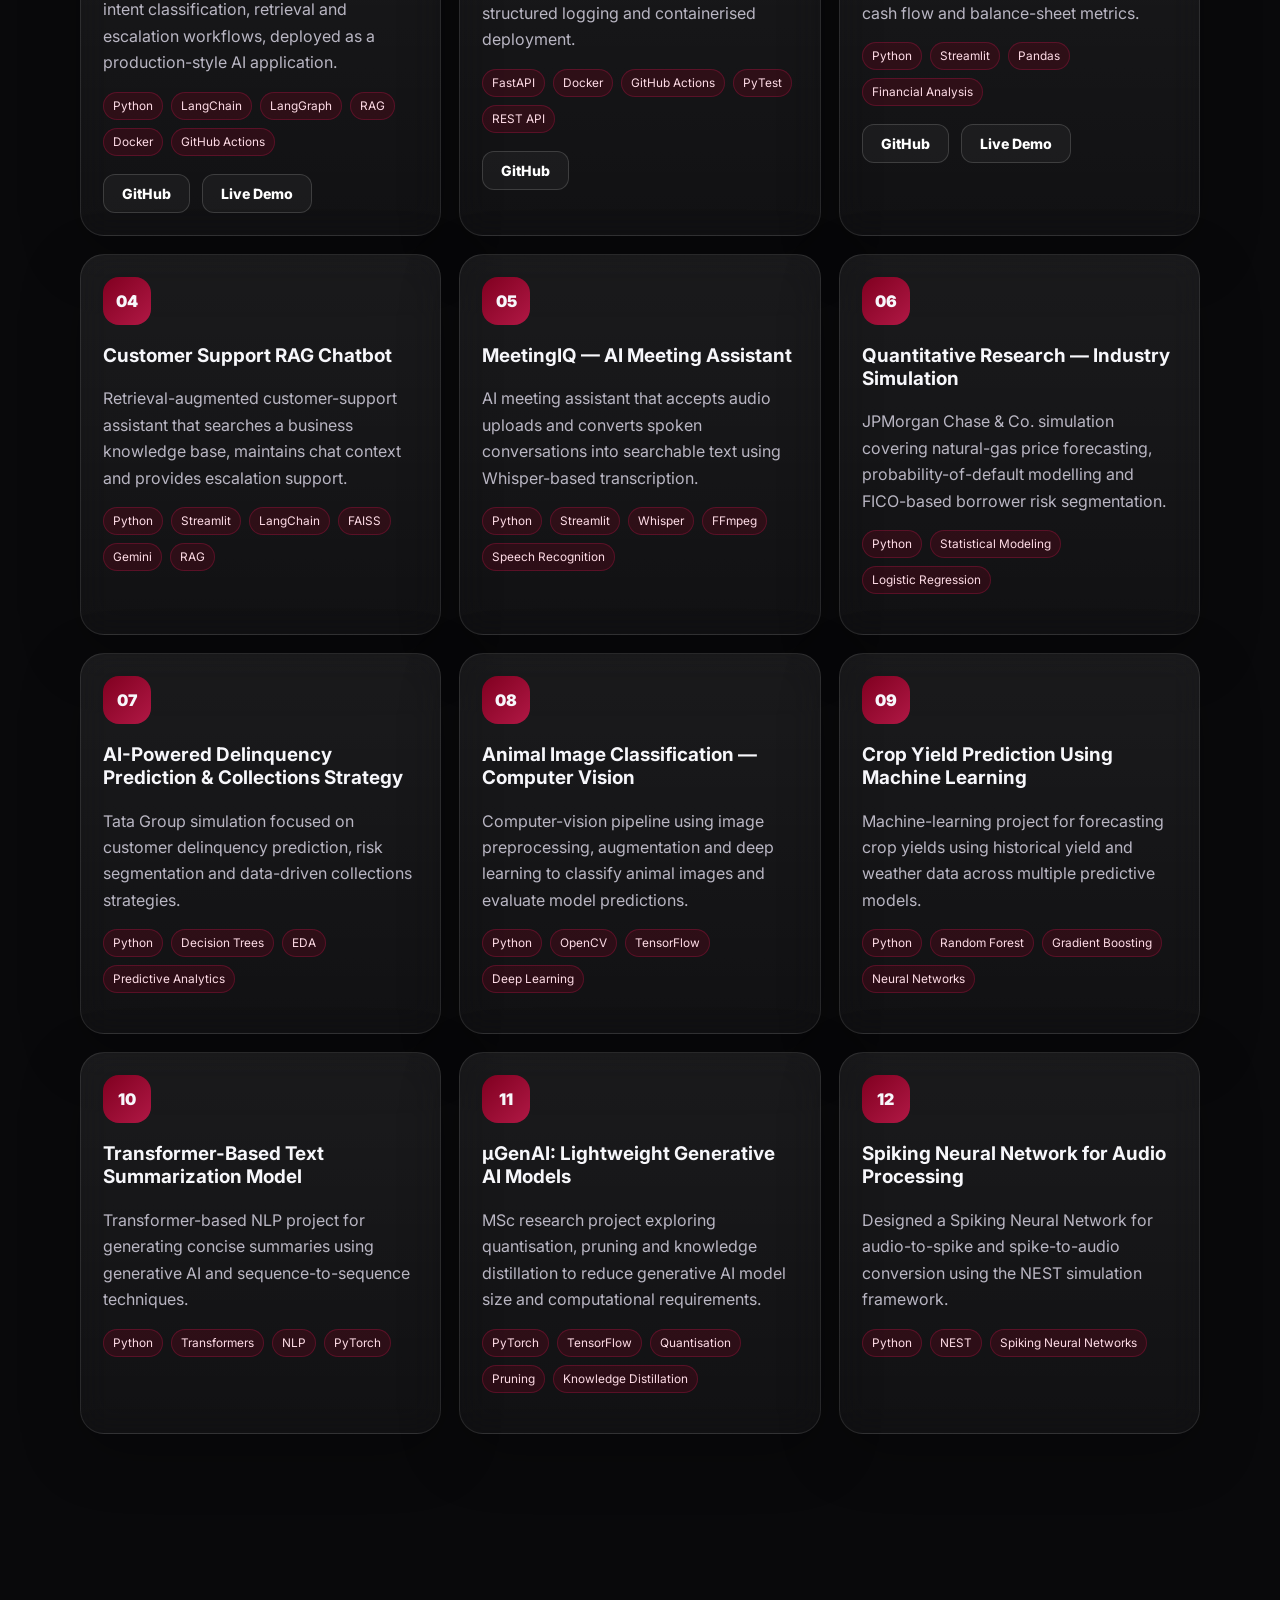
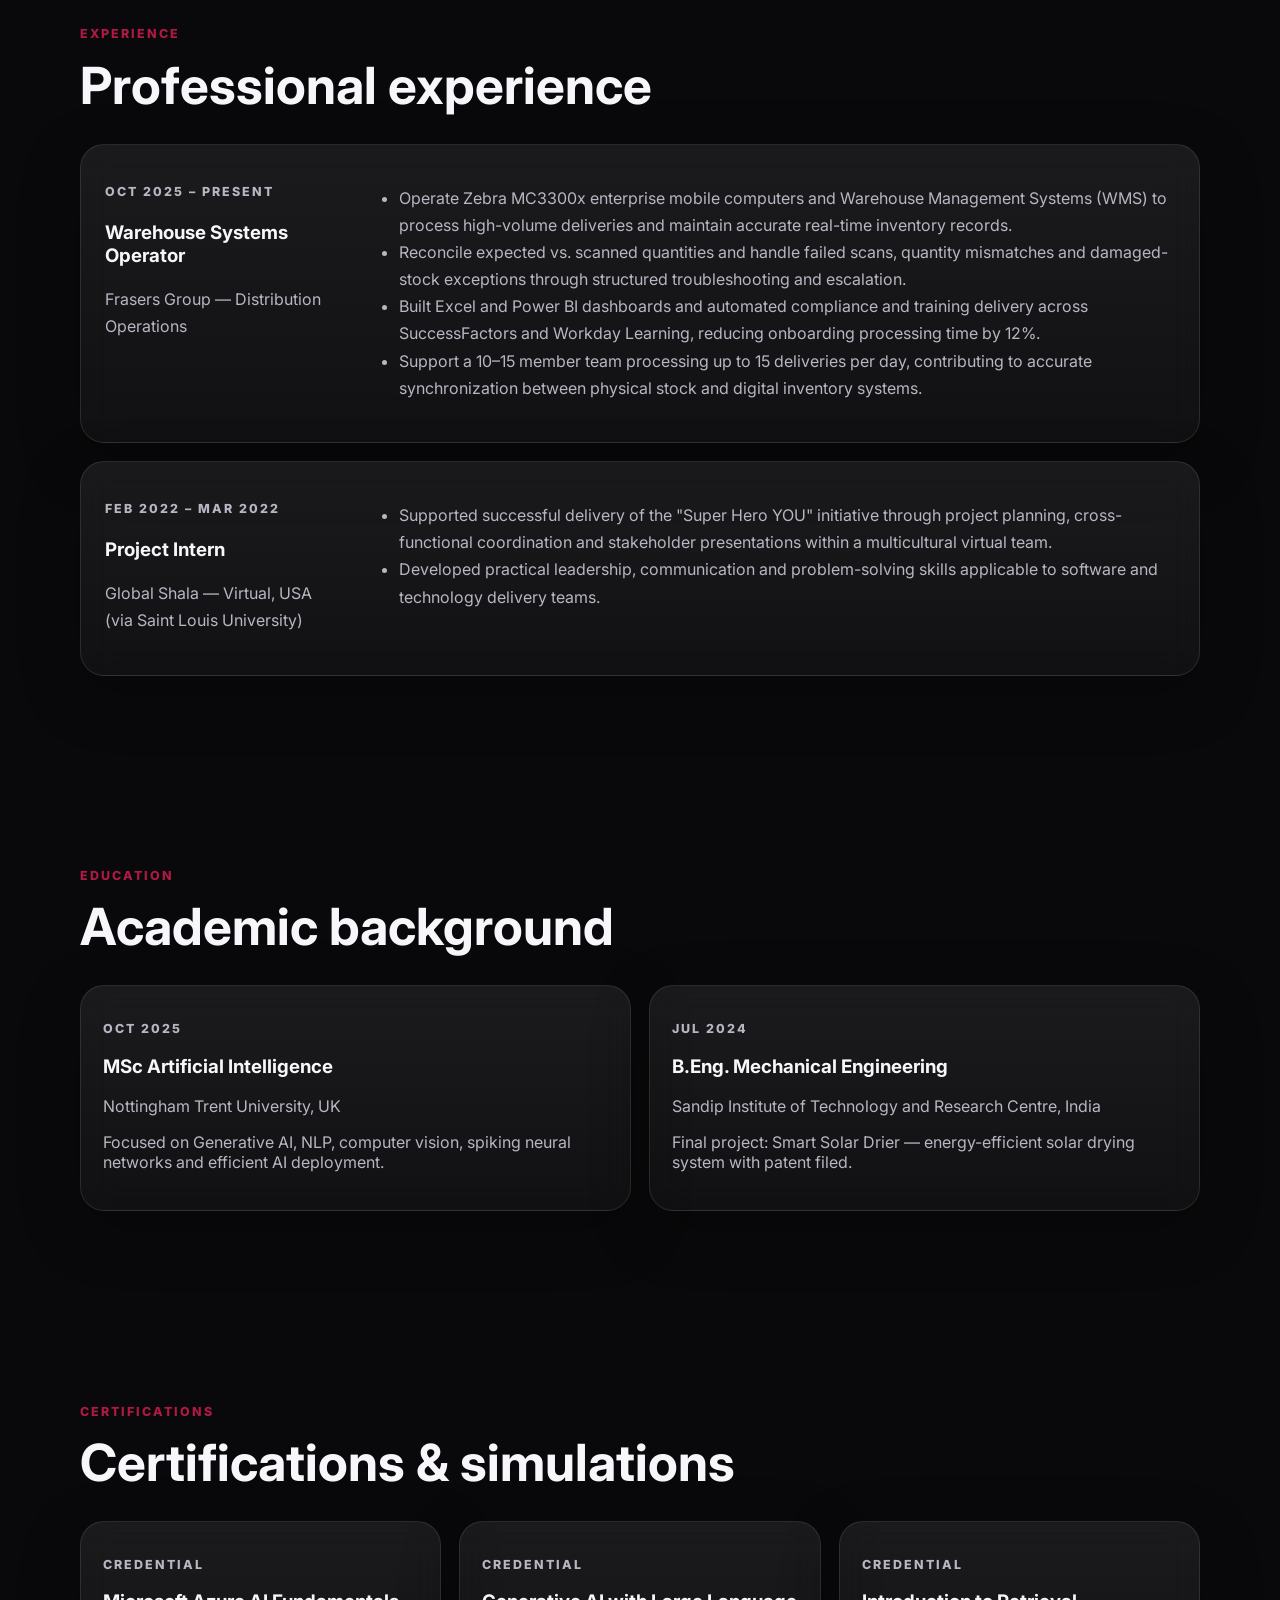
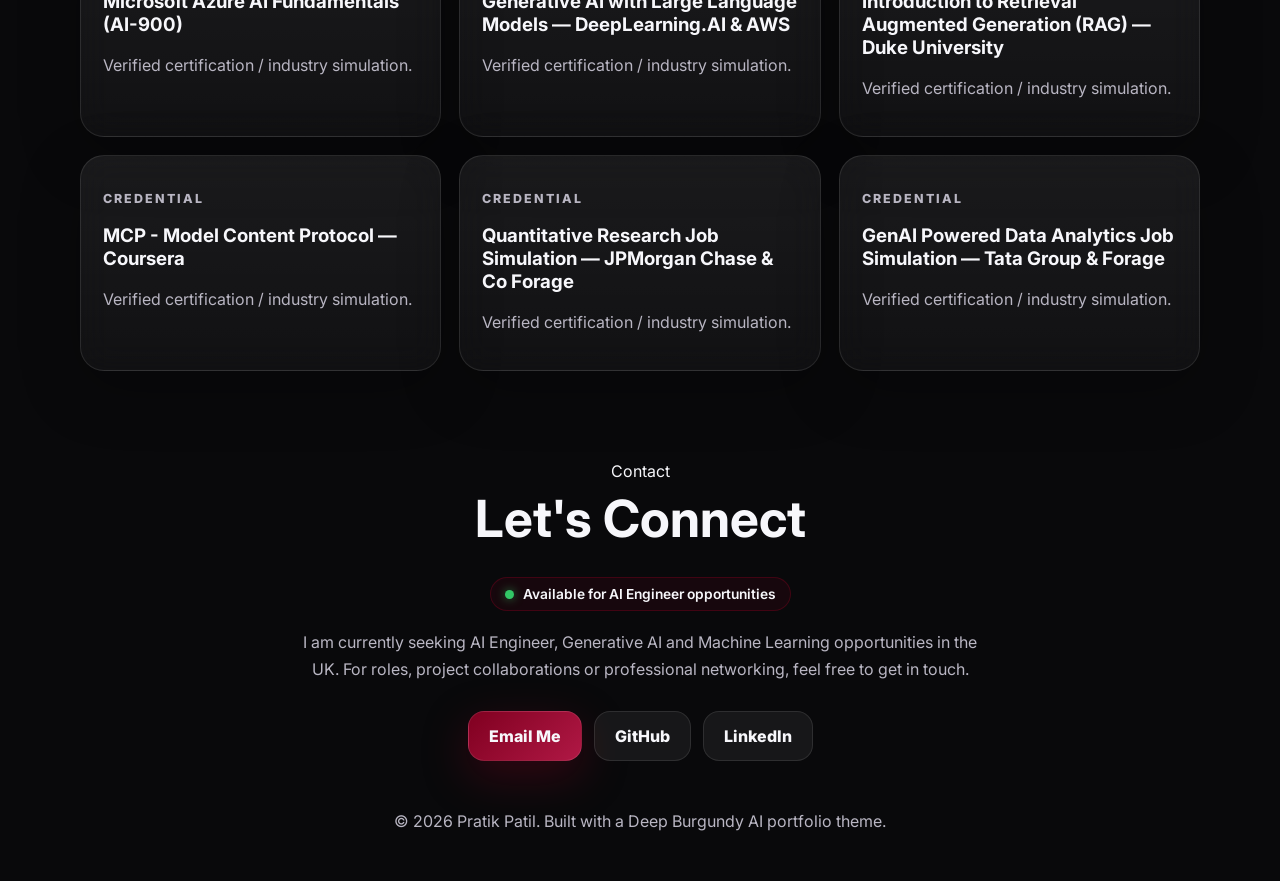
==== commit 1009ecc0: "Update project label from 'AI Projects' to 'Projects'" ====
--- a/index.html
+++ b/index.html
@@ -67,7 +67,7 @@
 </div>
         </div>
         <div class="quick-stats">
-          <div><strong>10+</strong><span>AI Projects</span></div>
+          <div><strong>10+</strong><span>Projects</span></div>
           <div><strong>MSc</strong><span>Artificial Intelligence</span></div>
           <div><strong>UK</strong><span>Based</span></div>
         </div>
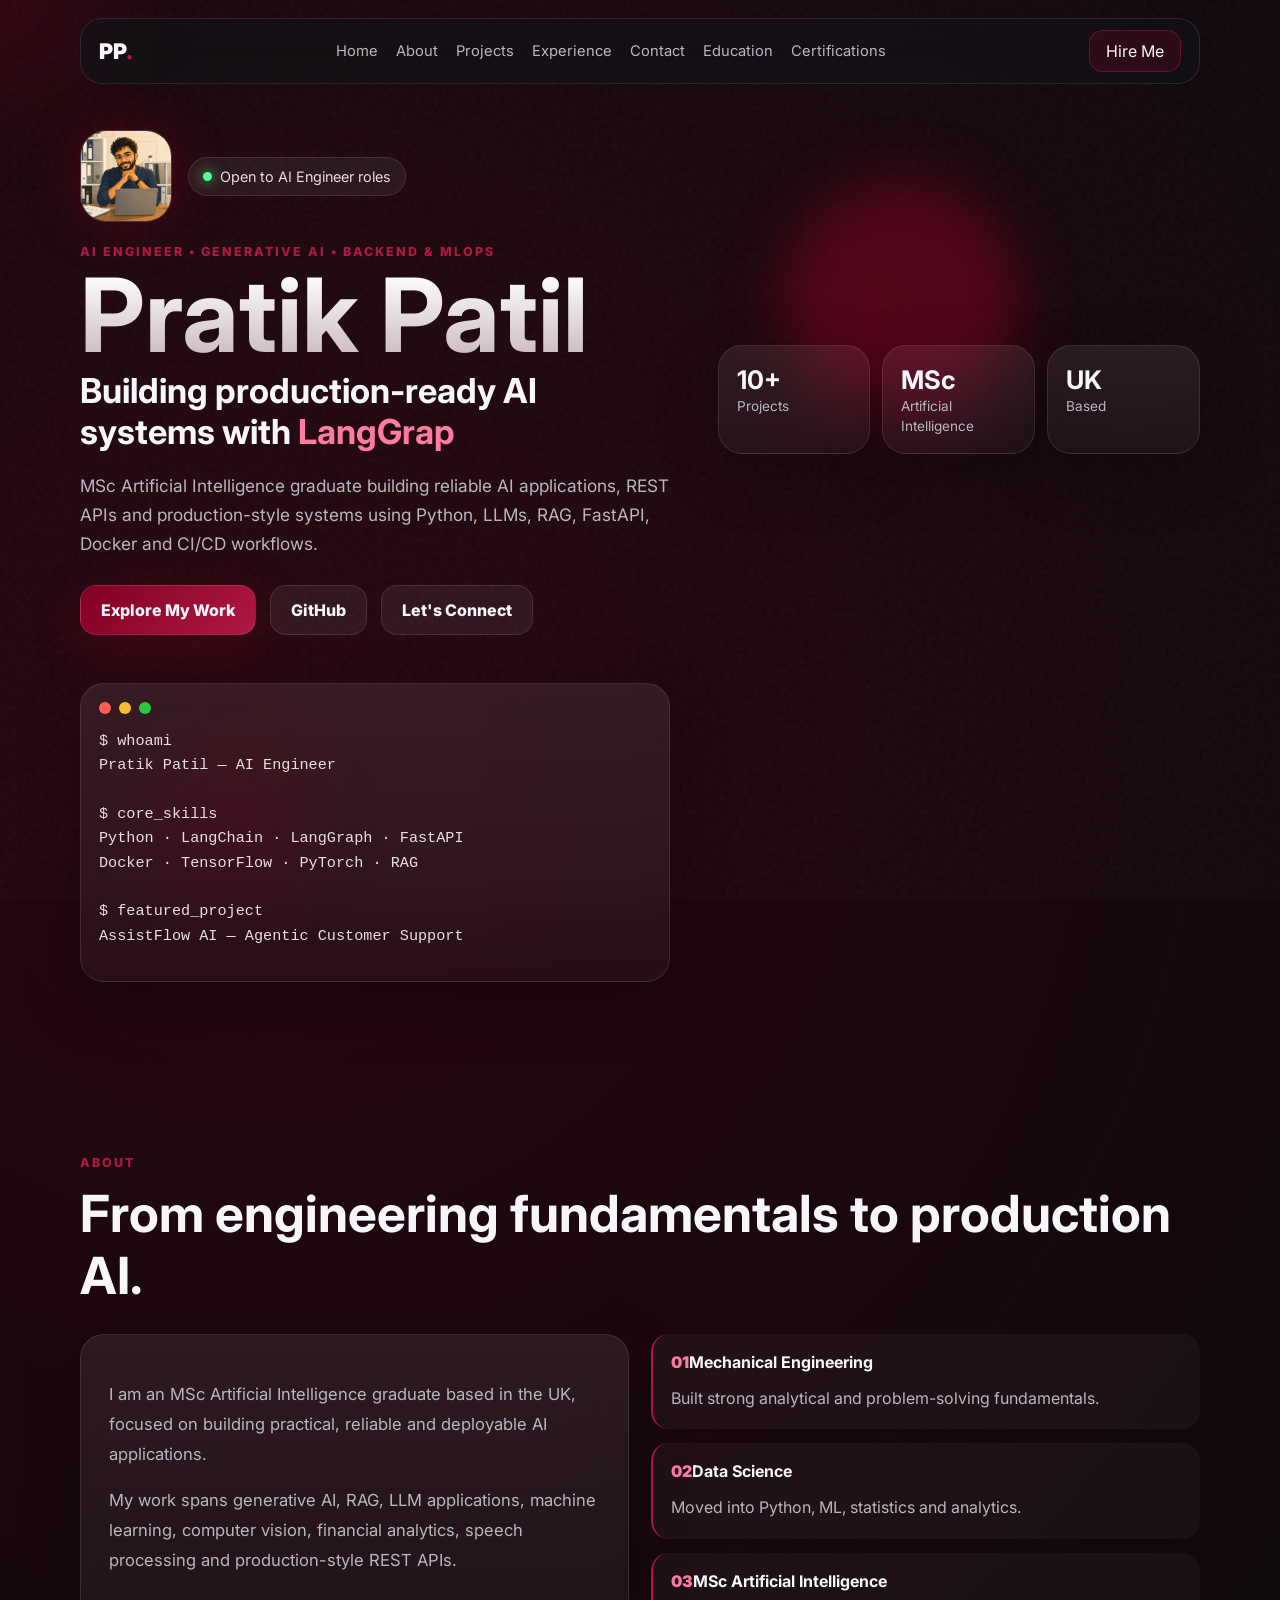
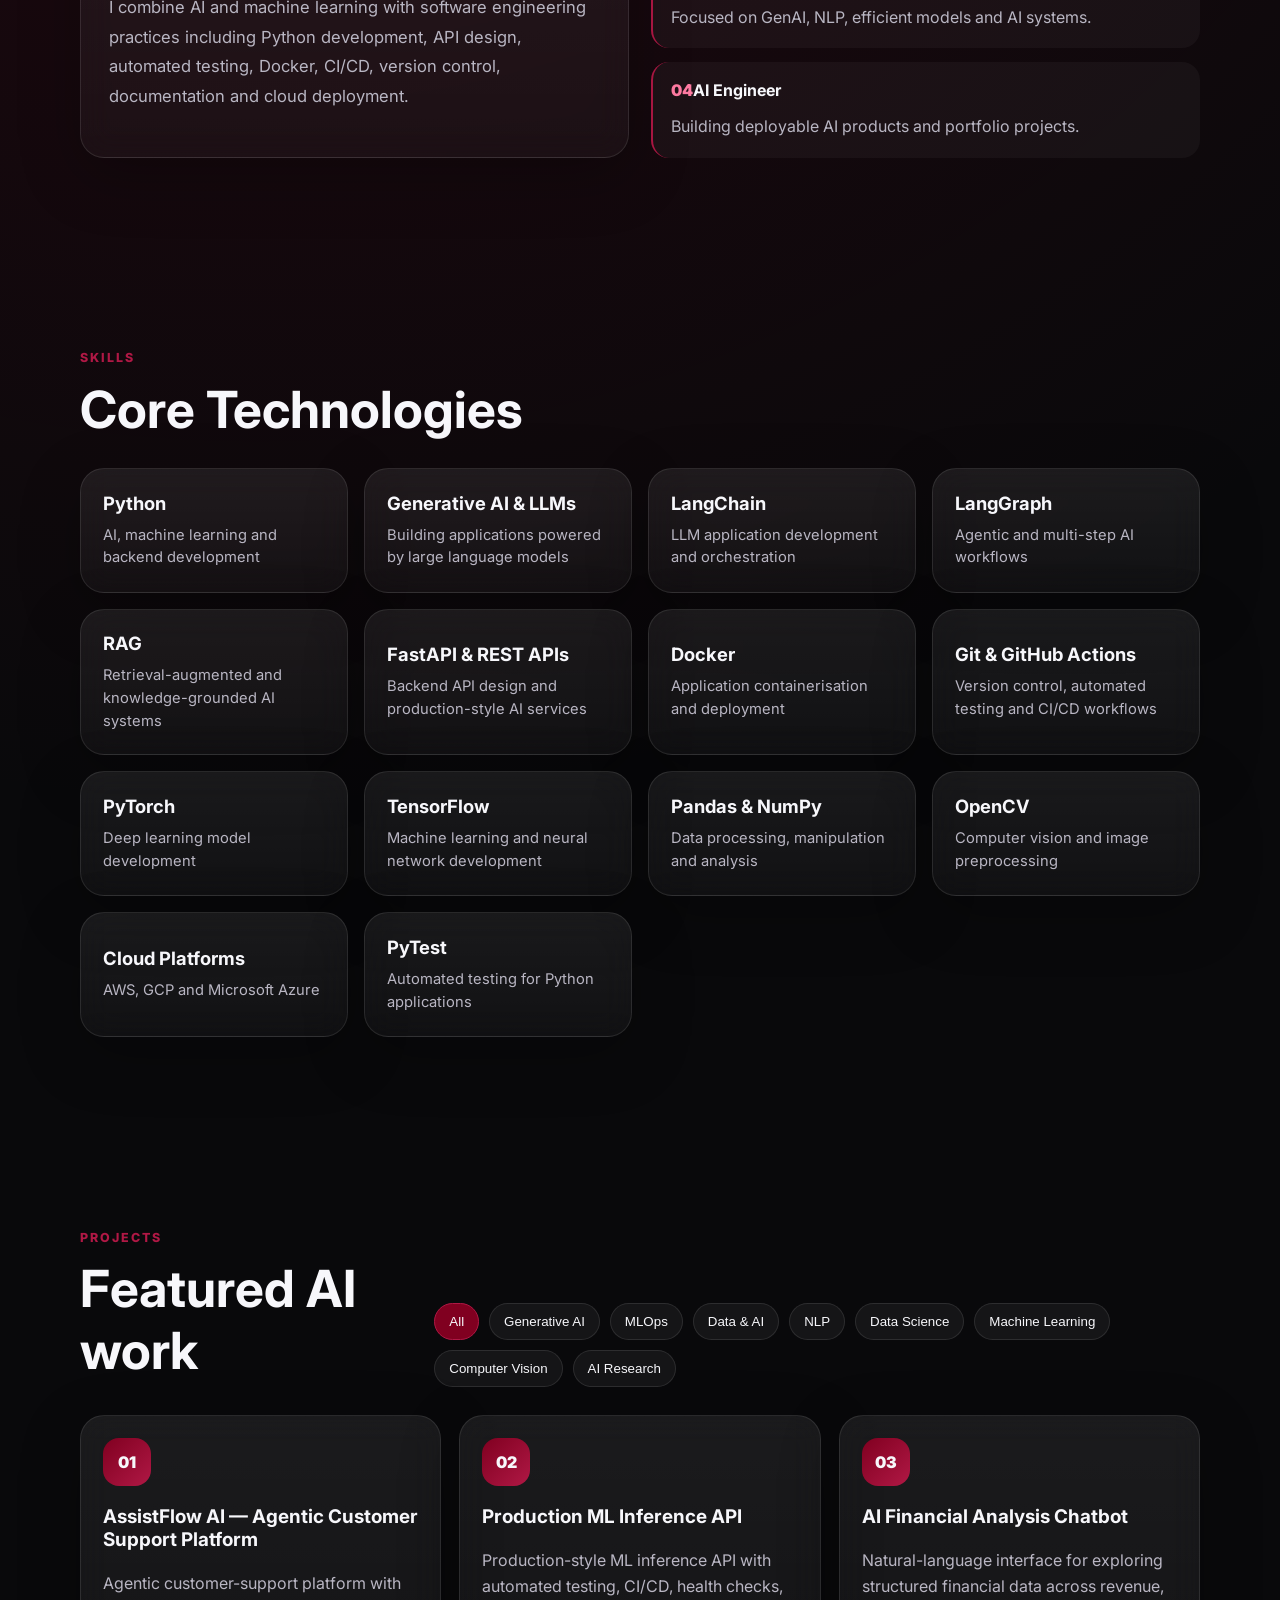
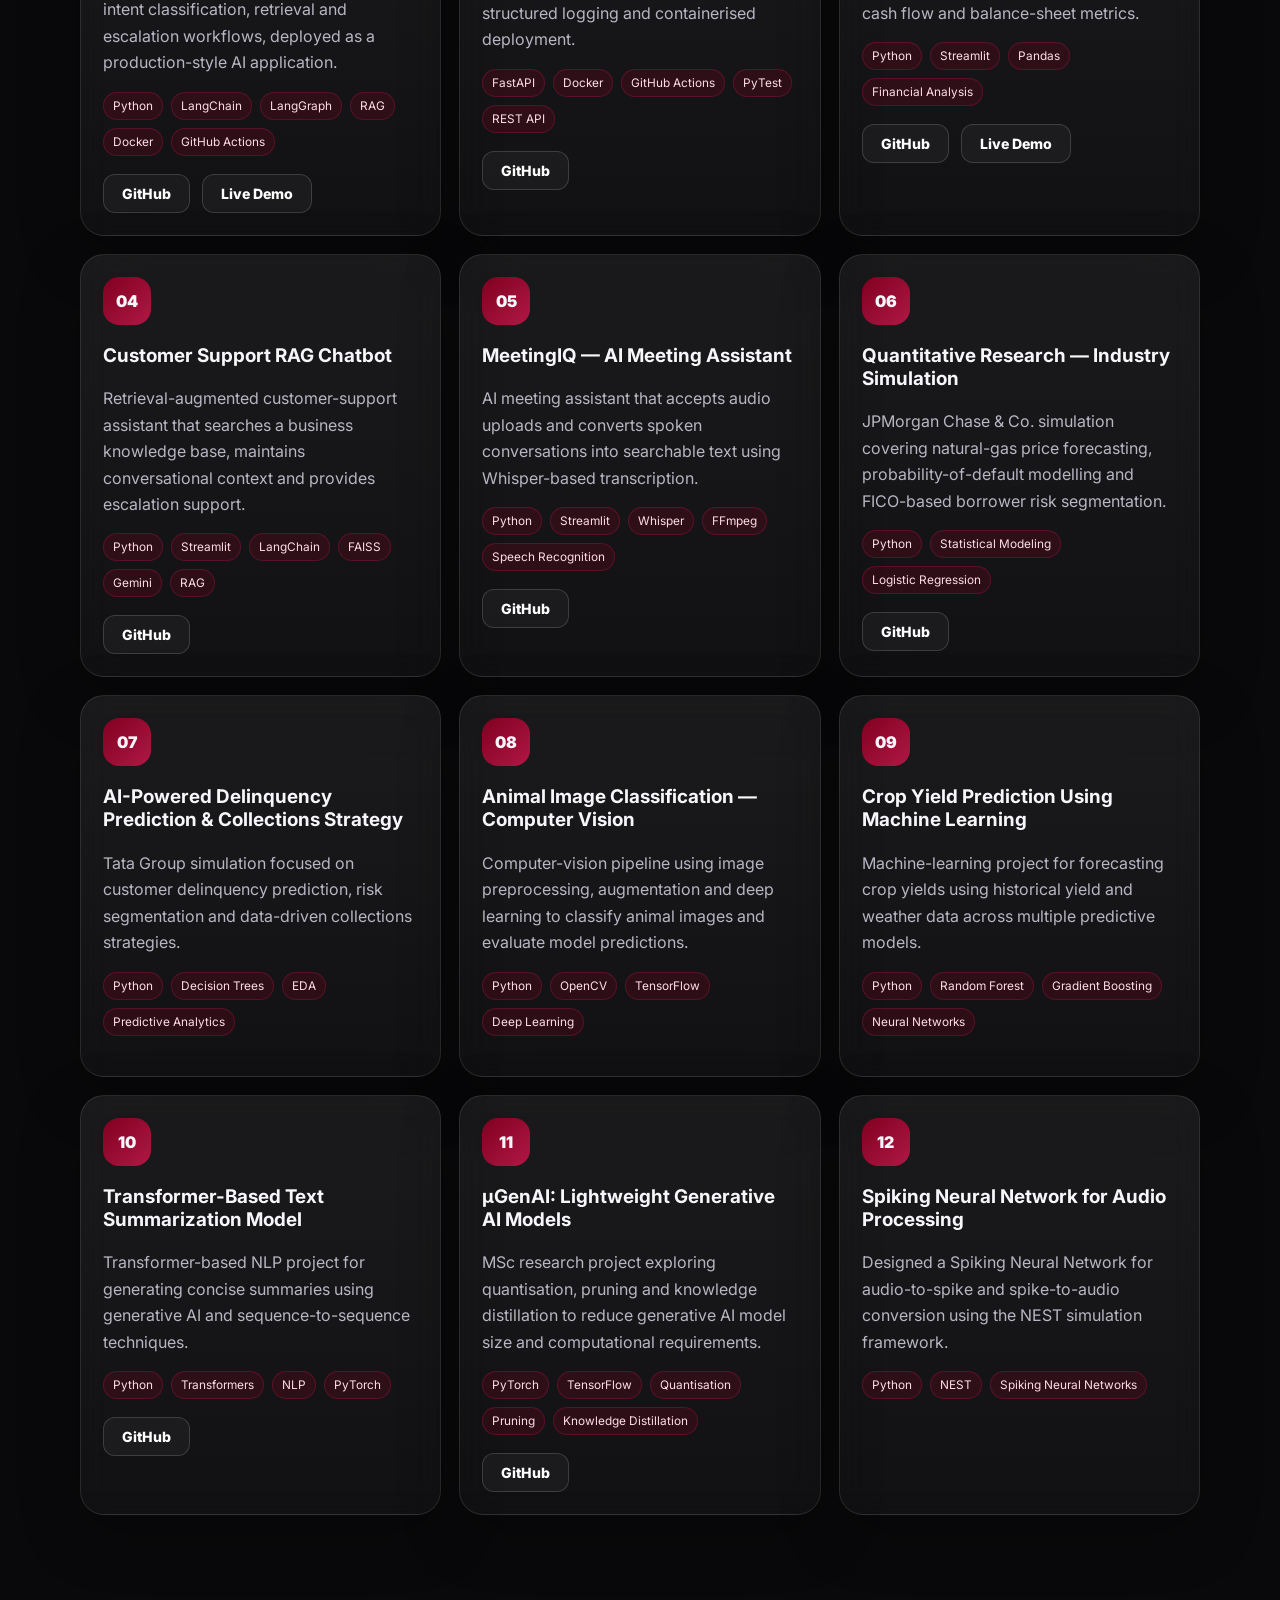
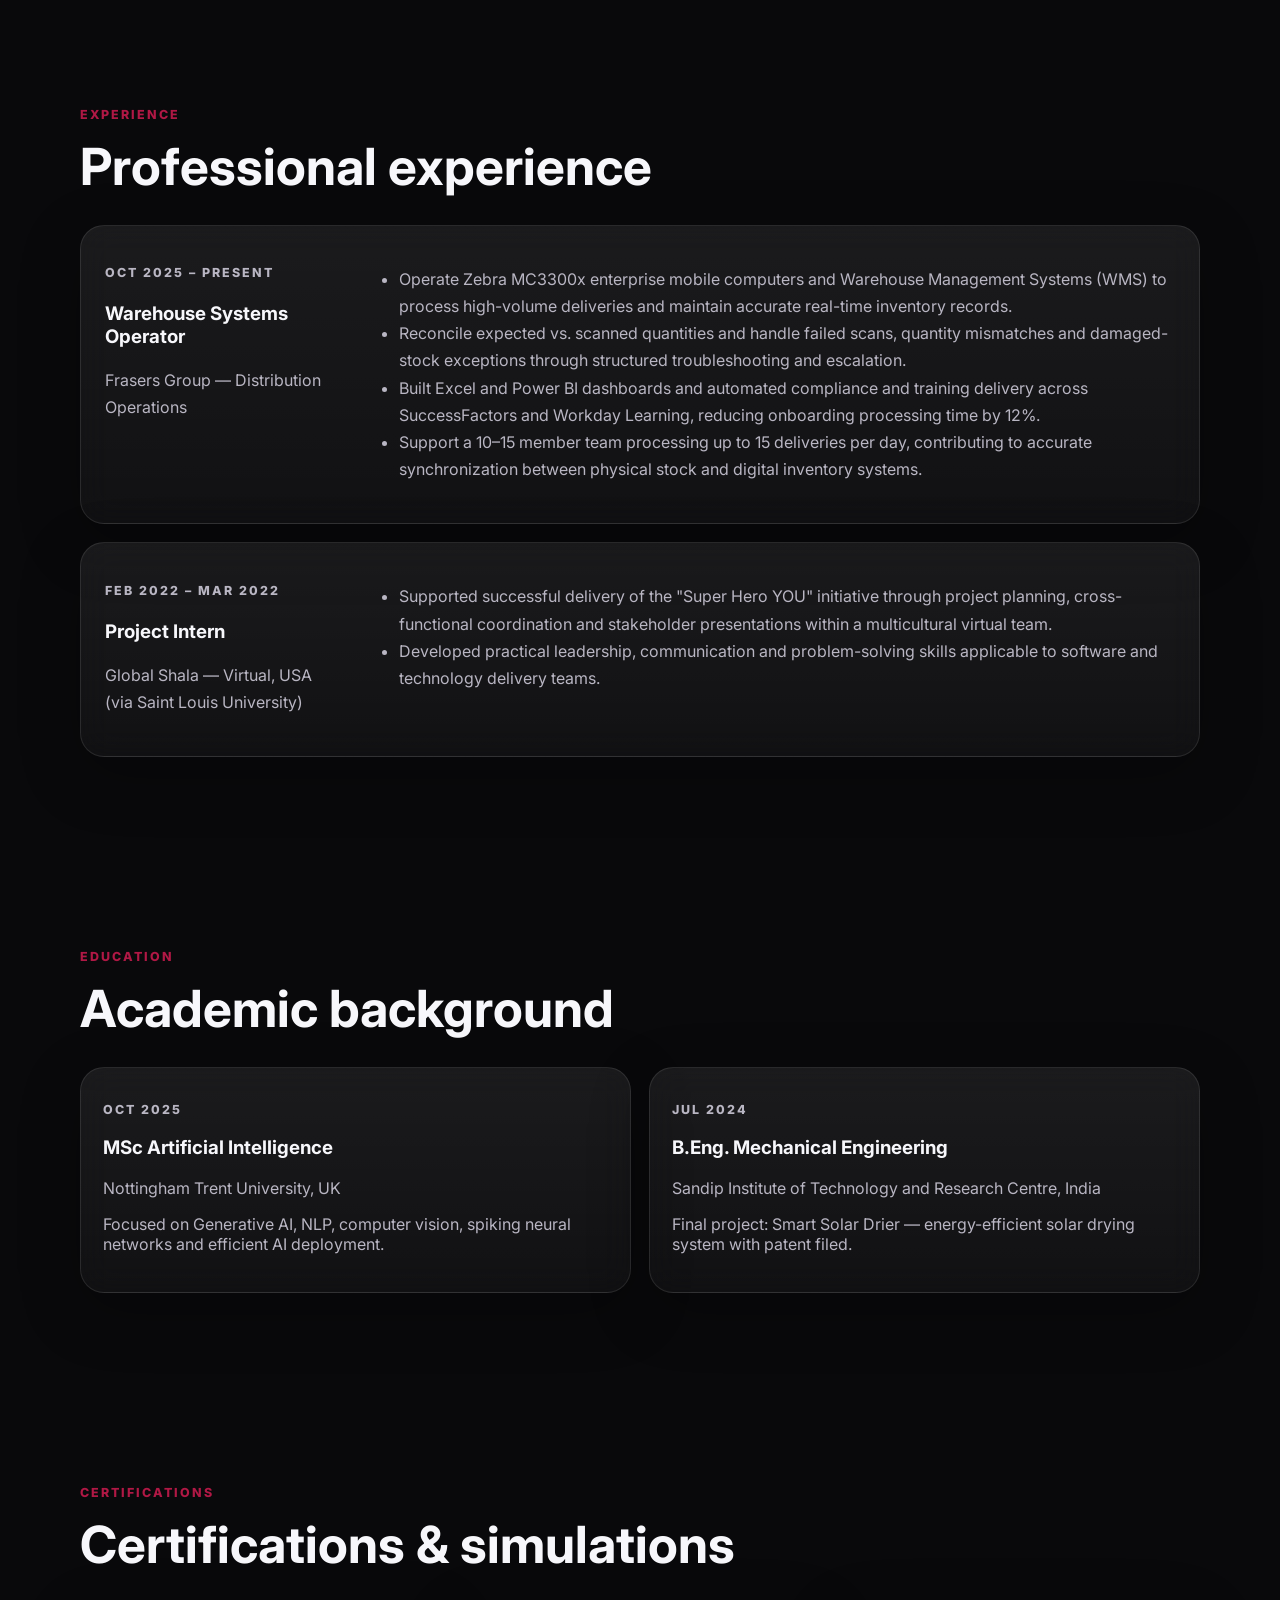
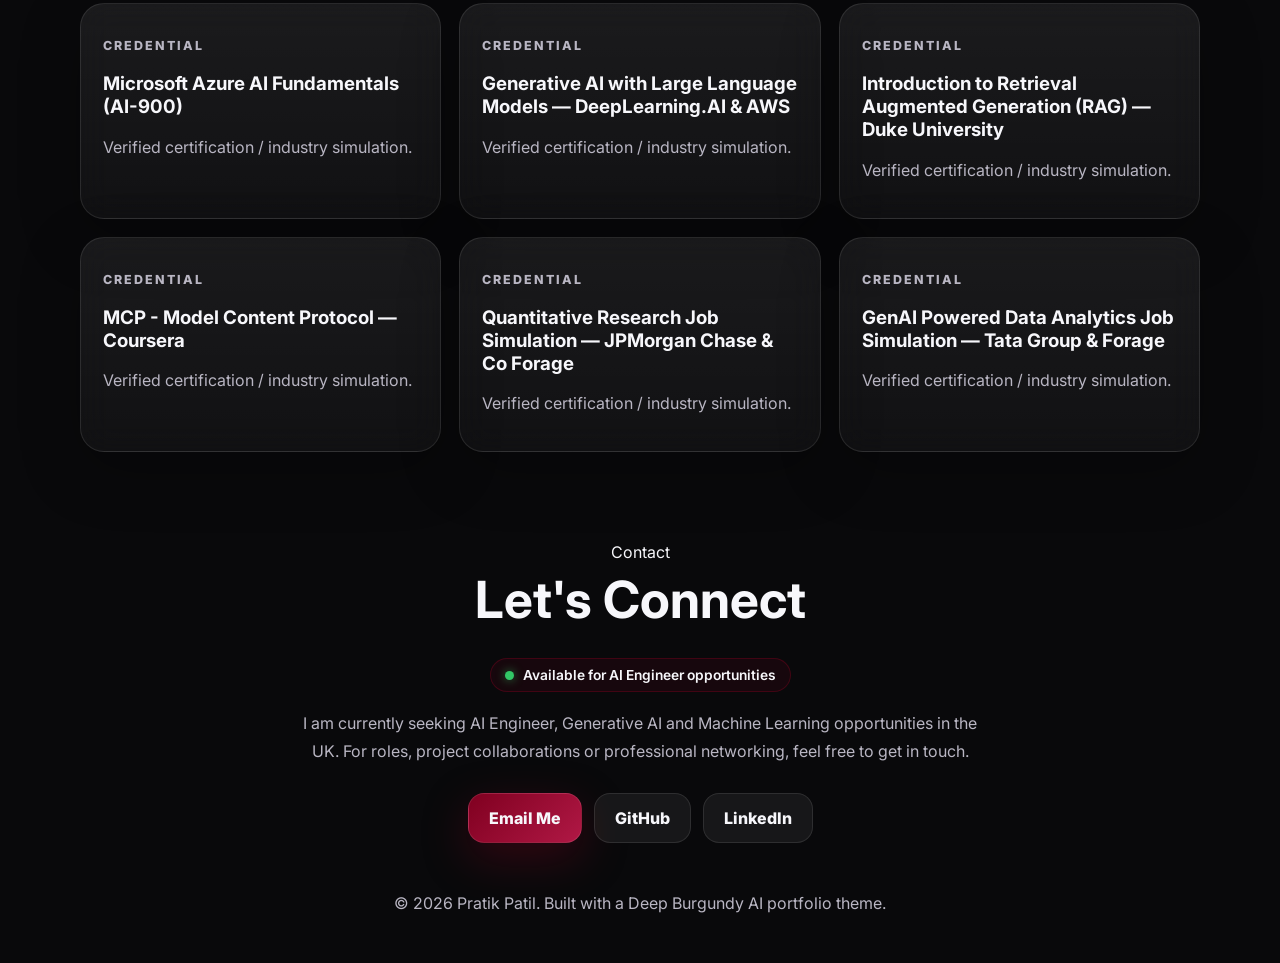
==== commit 9d9890a8: "Fix contact link and enhance profile description Updated contact link and improved text clarity." ====
--- a/index.html
+++ b/index.html
@@ -34,7 +34,7 @@
       <a href="#about">About</a>
       <a href="#projects">Projects</a>
       <a href="#experience">Experience</a> 
-      <a href="#contact">Contact</ax>
+      <a href="#contact">Contact</a>
       <a href="#education">Education</a>
       <a href="#certifications">Certifications</a>
     </nav>
@@ -50,15 +50,16 @@
           <img src="images/Pratik%20Image.jpeg" alt="Pratik Patil" class="avatar profile-img">
           <div class="status-pill"><span></span> Open to AI Engineer roles</div>
         </div>
-       <p class="eyebrow">AI Engineer • Generative AI • Machine Learning</p>
-
-      <h1>Pratik Patil</h1>
-
-        <h2>Building practical AI products with <span id="typingText">LLMs</span></h2>
-
-        <p class="hero-copy">
-  MSc Artificial Intelligence graduate building deployable AI applications using
-  Python, LLMs, RAG, FastAPI, Docker and modern machine learning workflows.
+       <p class="eyebrow">AI Engineer • Generative AI • Backend & MLOps</p>
+
+<h1>Pratik Patil</h1>
+
+<h2>Building production-ready AI systems with <span id="typingText">LLMs</span></h2>
+
+<p class="hero-copy">
+  MSc Artificial Intelligence graduate building reliable AI applications,
+  REST APIs and production-style systems using Python, LLMs, RAG,
+  FastAPI, Docker and CI/CD workflows.
 </p>
        <div class="hero-actions">
   <a class="btn primary" href="#projects">Explore My Work</a>
@@ -94,22 +95,22 @@
       <div class="about-grid">
         <div class="glass-card large">
           <p>
-    I am an MSc Artificial Intelligence graduate based in the UK, focused on
-    building practical AI applications that solve real business problems.
-          </p>
-
-          <p>
-    My work includes retrieval-augmented generation systems, LLM applications,
-    financial analysis tools, speech transcription, production ML APIs and
-    automated deployment workflows.
-          </p>
-
-          <p>
-    I combine machine learning knowledge with software engineering practices
-    including API development, testing, Docker, CI/CD, documentation and cloud
-    deployment.
-          </p>
-      </div>
+  I am an MSc Artificial Intelligence graduate based in the UK, focused on
+  building practical, reliable and deployable AI applications.
+</p>
+
+<p>
+  My work spans generative AI, RAG, LLM applications, machine learning,
+  computer vision, financial analytics, speech processing and production-style
+  REST APIs.
+</p>
+
+<p>
+  I combine AI and machine learning with software engineering practices
+  including Python development, API design, automated testing, Docker,
+  CI/CD, version control, documentation and cloud deployment.
+</p>
+        </div>
         <div class="timeline mini">
           <div><span>01</span><strong>Mechanical Engineering</strong><p>Built strong analytical and problem-solving fundamentals.</p></div>
           <div><span>02</span><strong>Data Science</strong><p>Moved into Python, ML, statistics and analytics.</p></div>
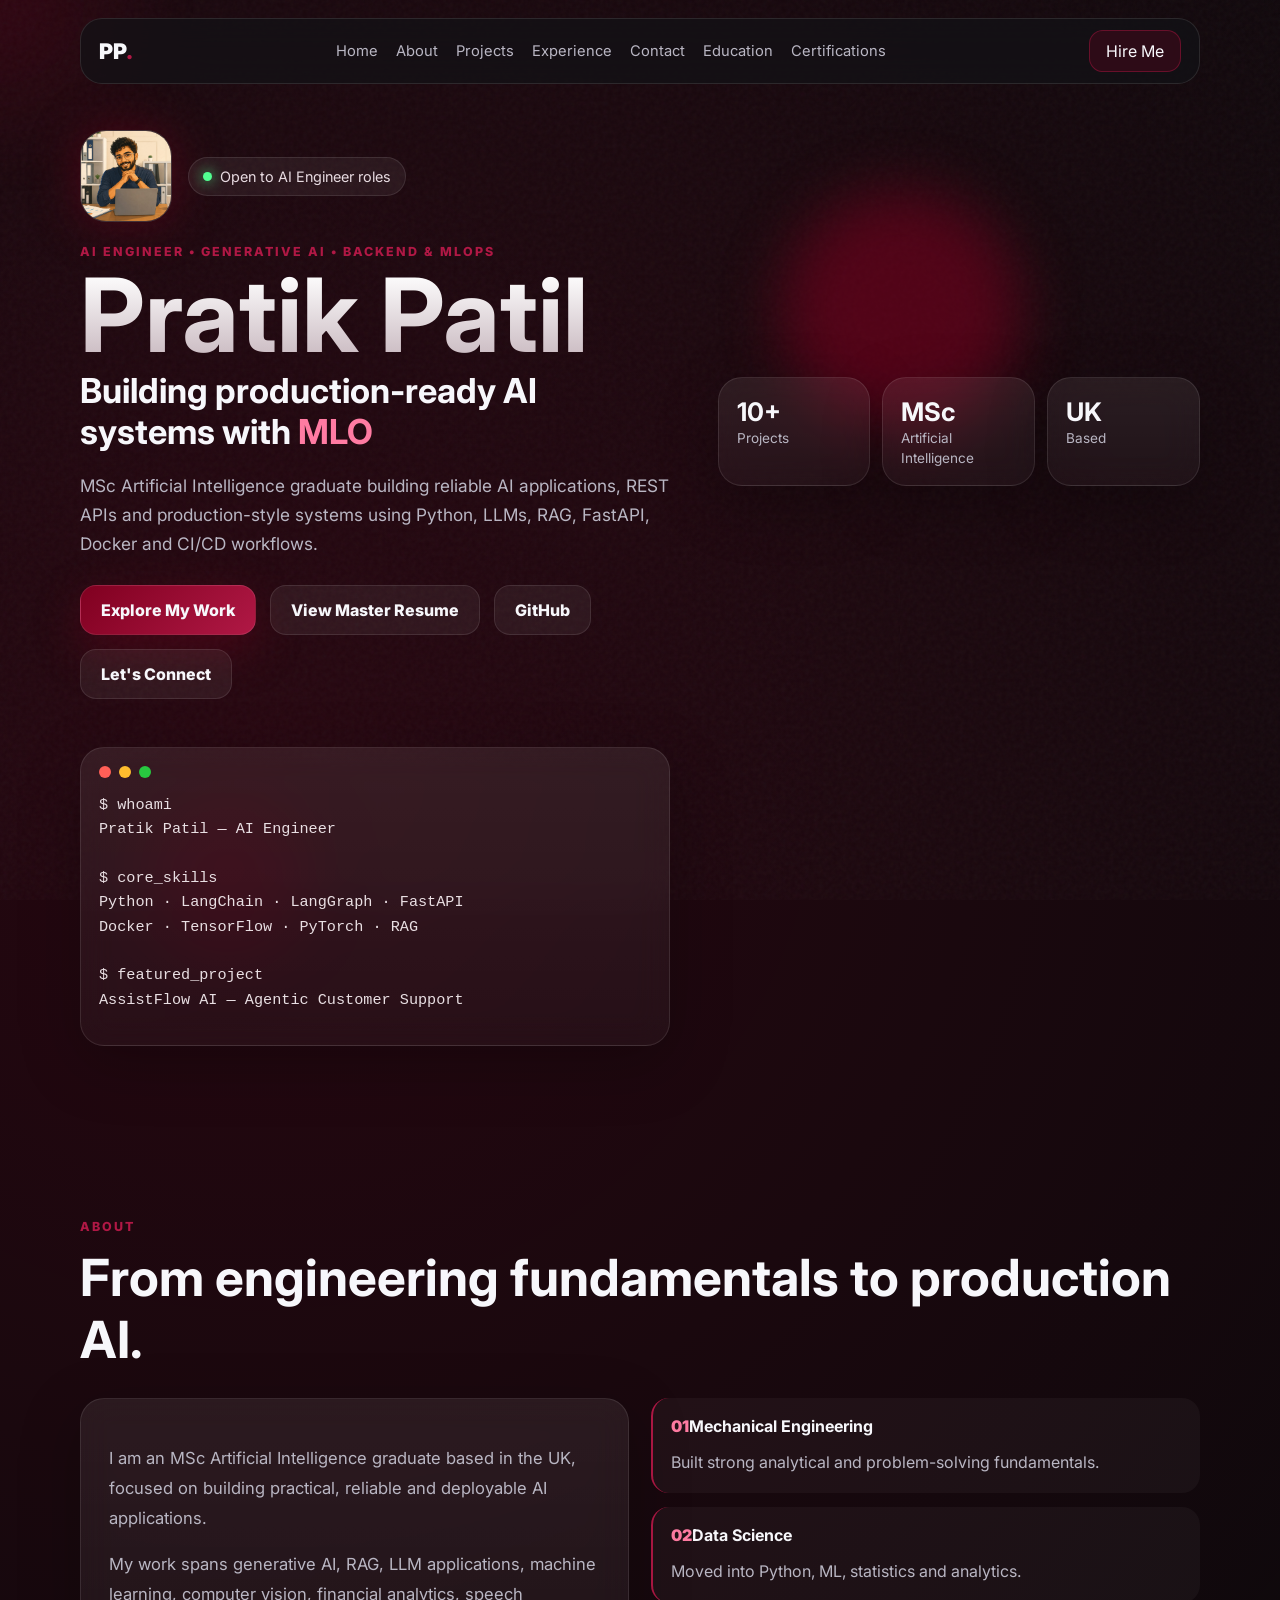
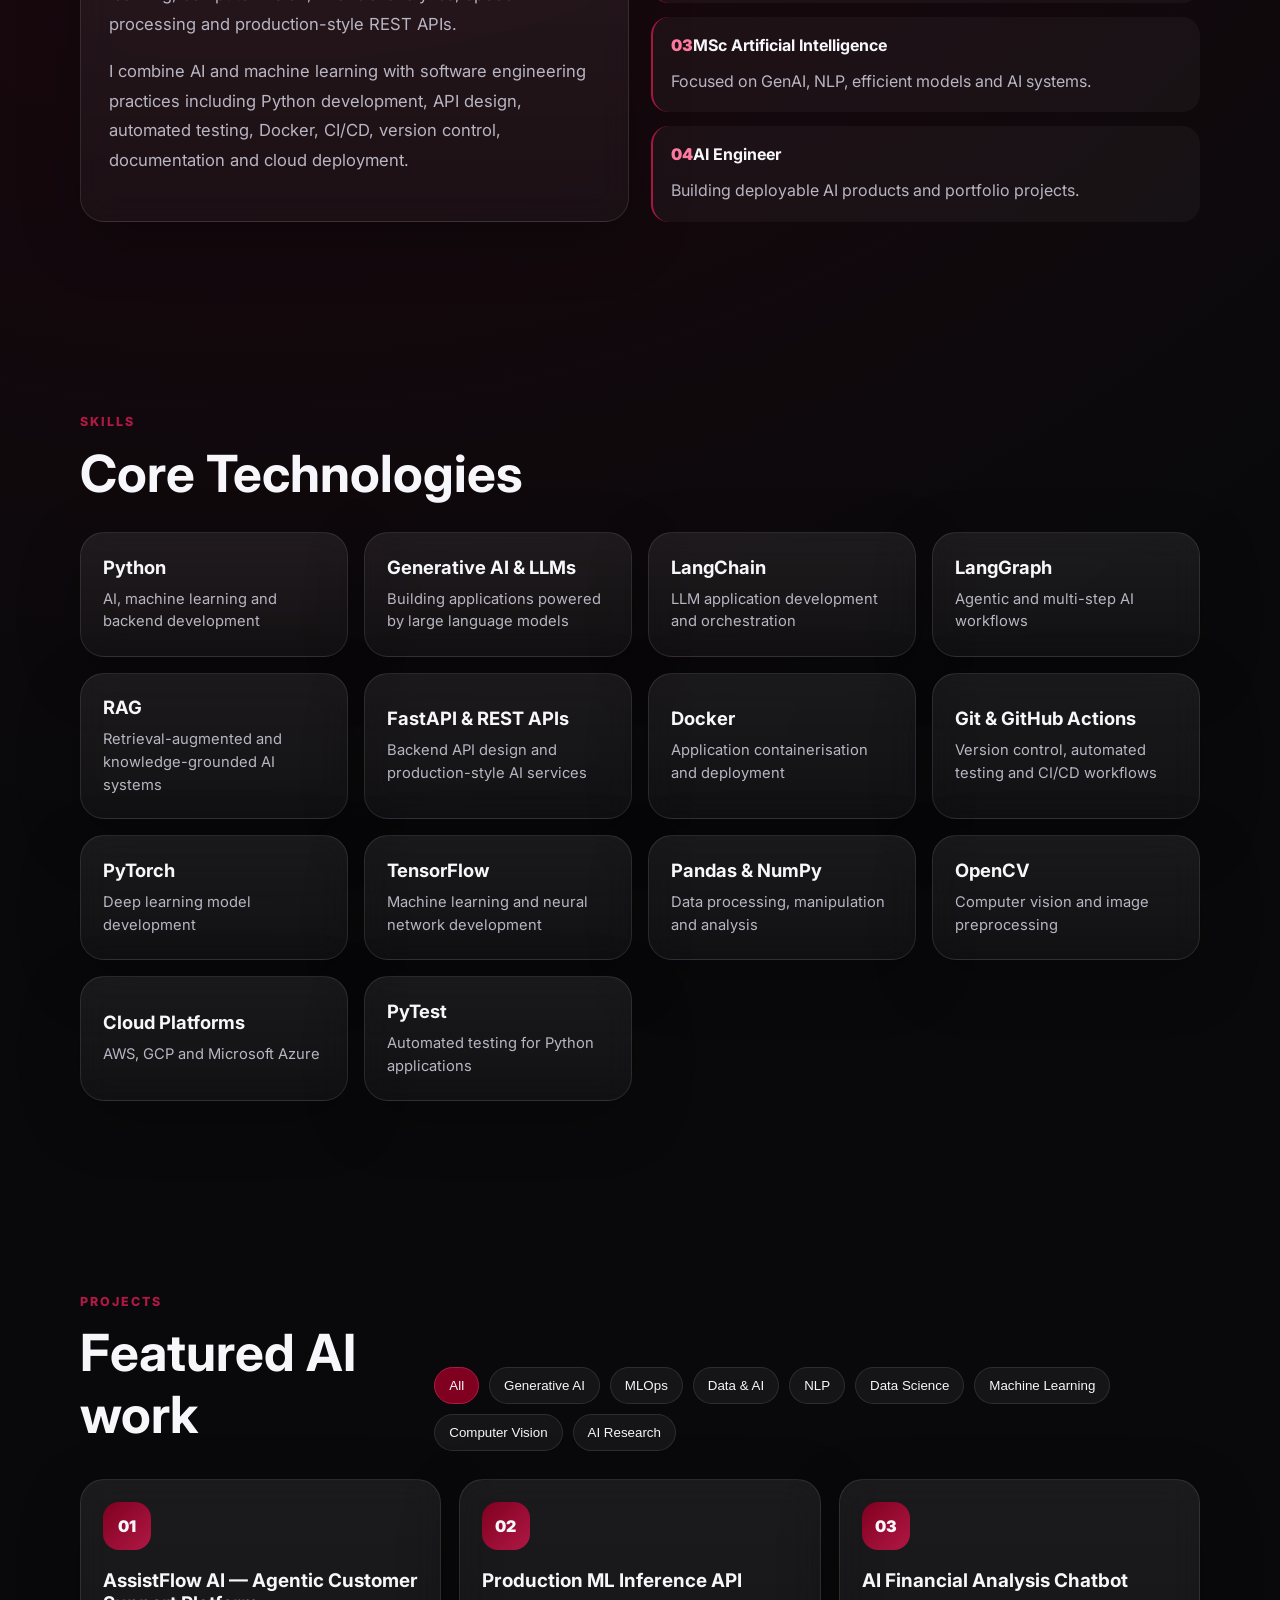
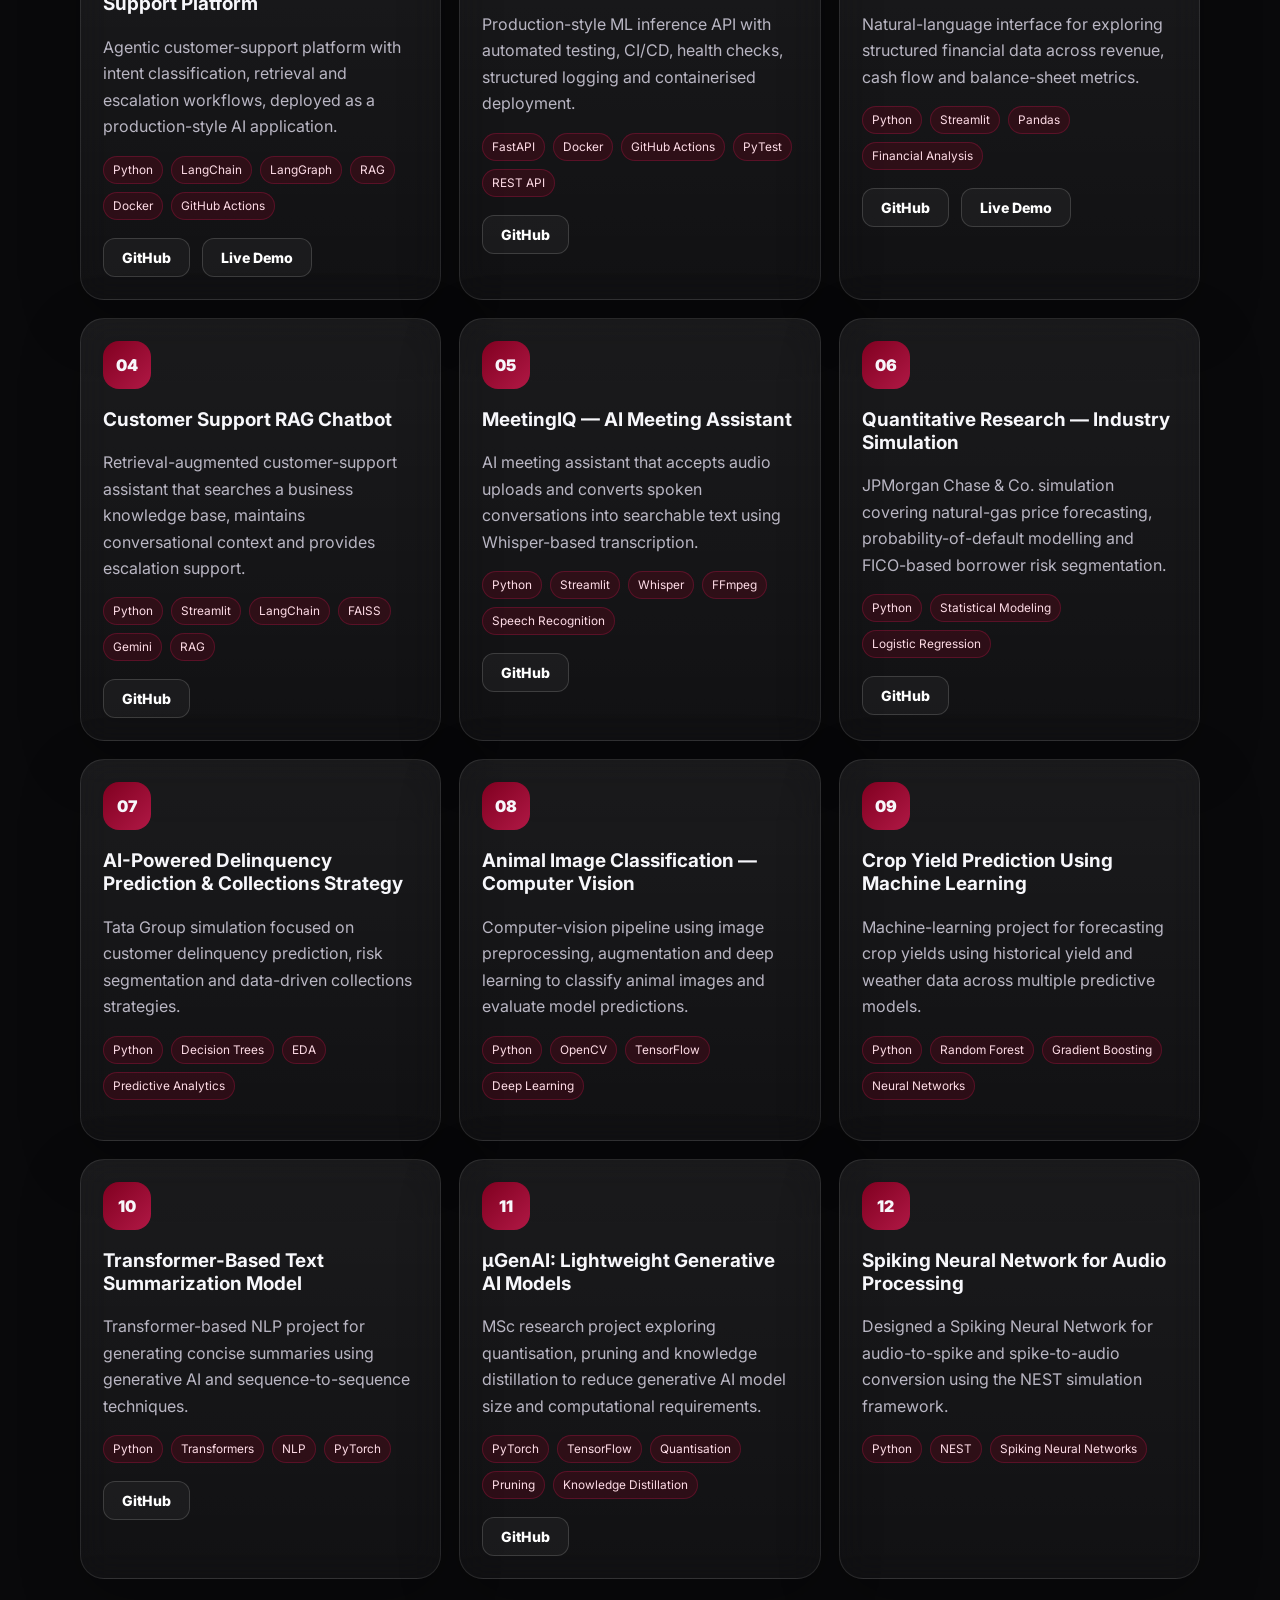
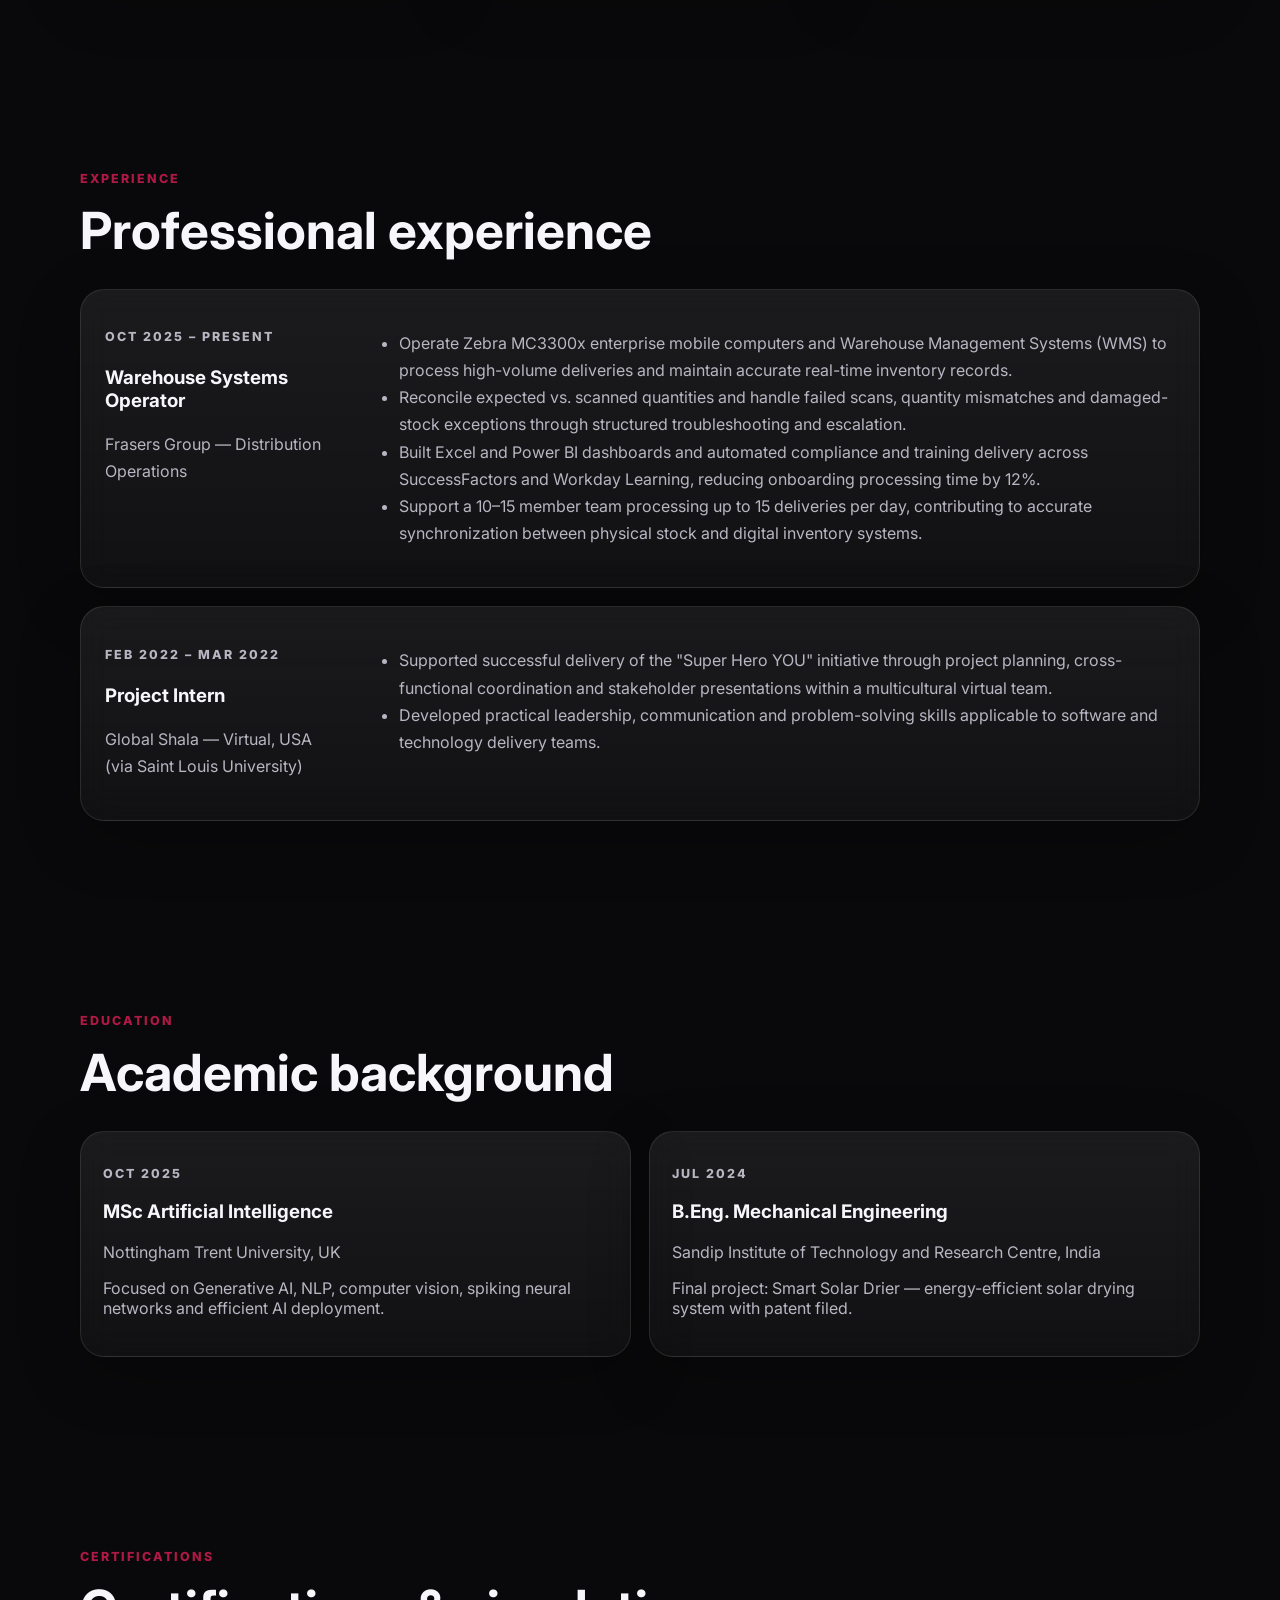
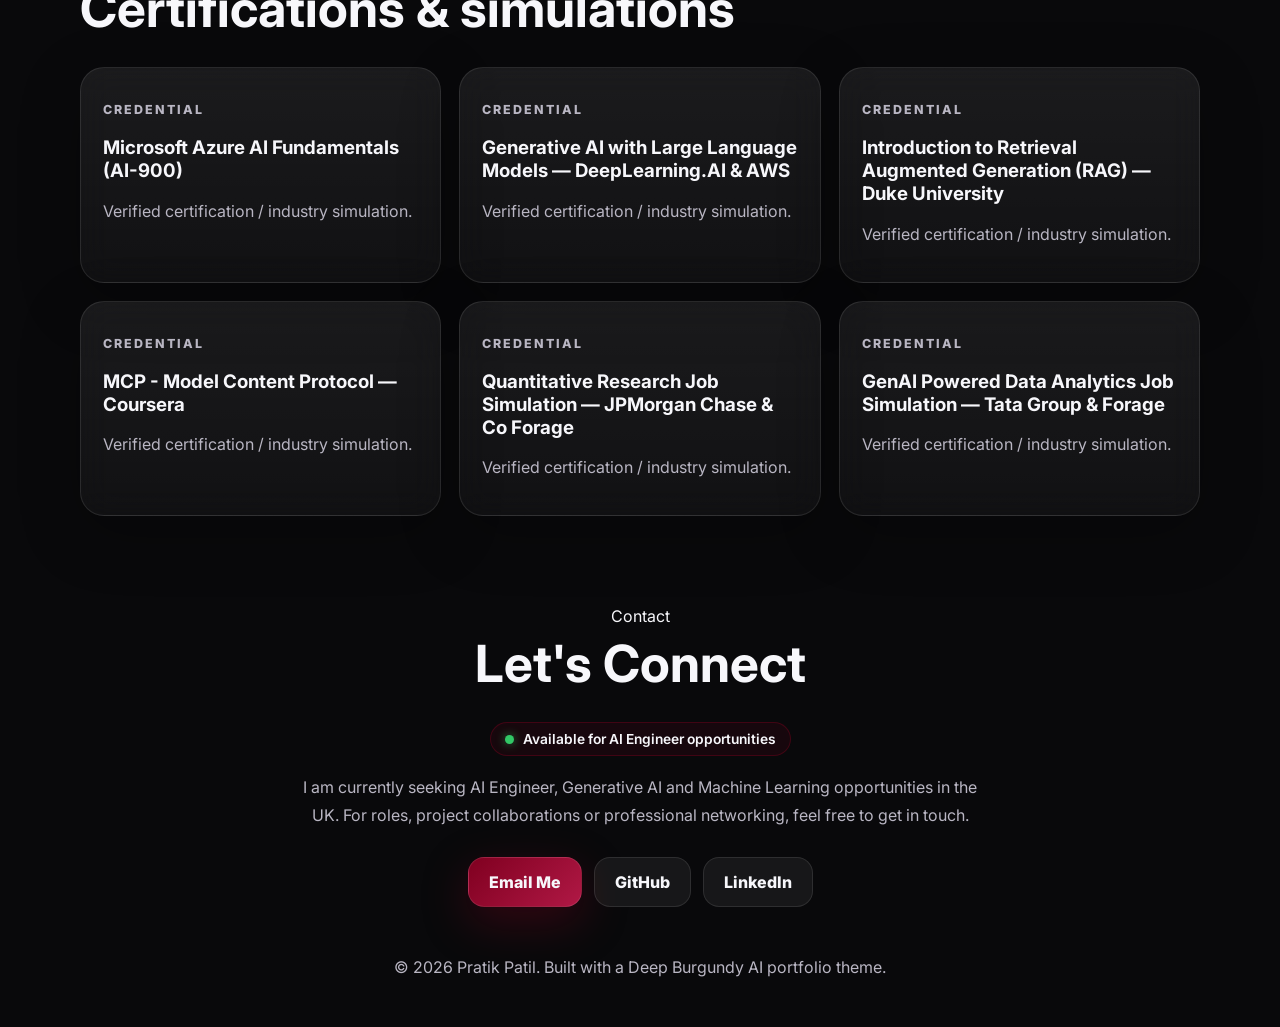
==== commit 23ada0bc: "Add Master Resume to Protfolio" ====
--- a/index.html
+++ b/index.html
@@ -63,7 +63,15 @@
 </p>
        <div class="hero-actions">
   <a class="btn primary" href="#projects">Explore My Work</a>
-  <a class="btn secondary" href="https://github.com/MrPratik05" target="_blank" rel="noopener noreferrer">GitHub</a>
+
+  <a class="btn secondary" href="Pratik-Patil-Resume.pdf" target="_blank">
+    View Master Resume
+  </a>
+
+  <a class="btn secondary" href="https://github.com/MrPratik05" target="_blank" rel="noopener noreferrer">
+    GitHub
+  </a>
+
   <a class="btn secondary" href="#contact">Let's Connect</a>
 </div>
         </div>
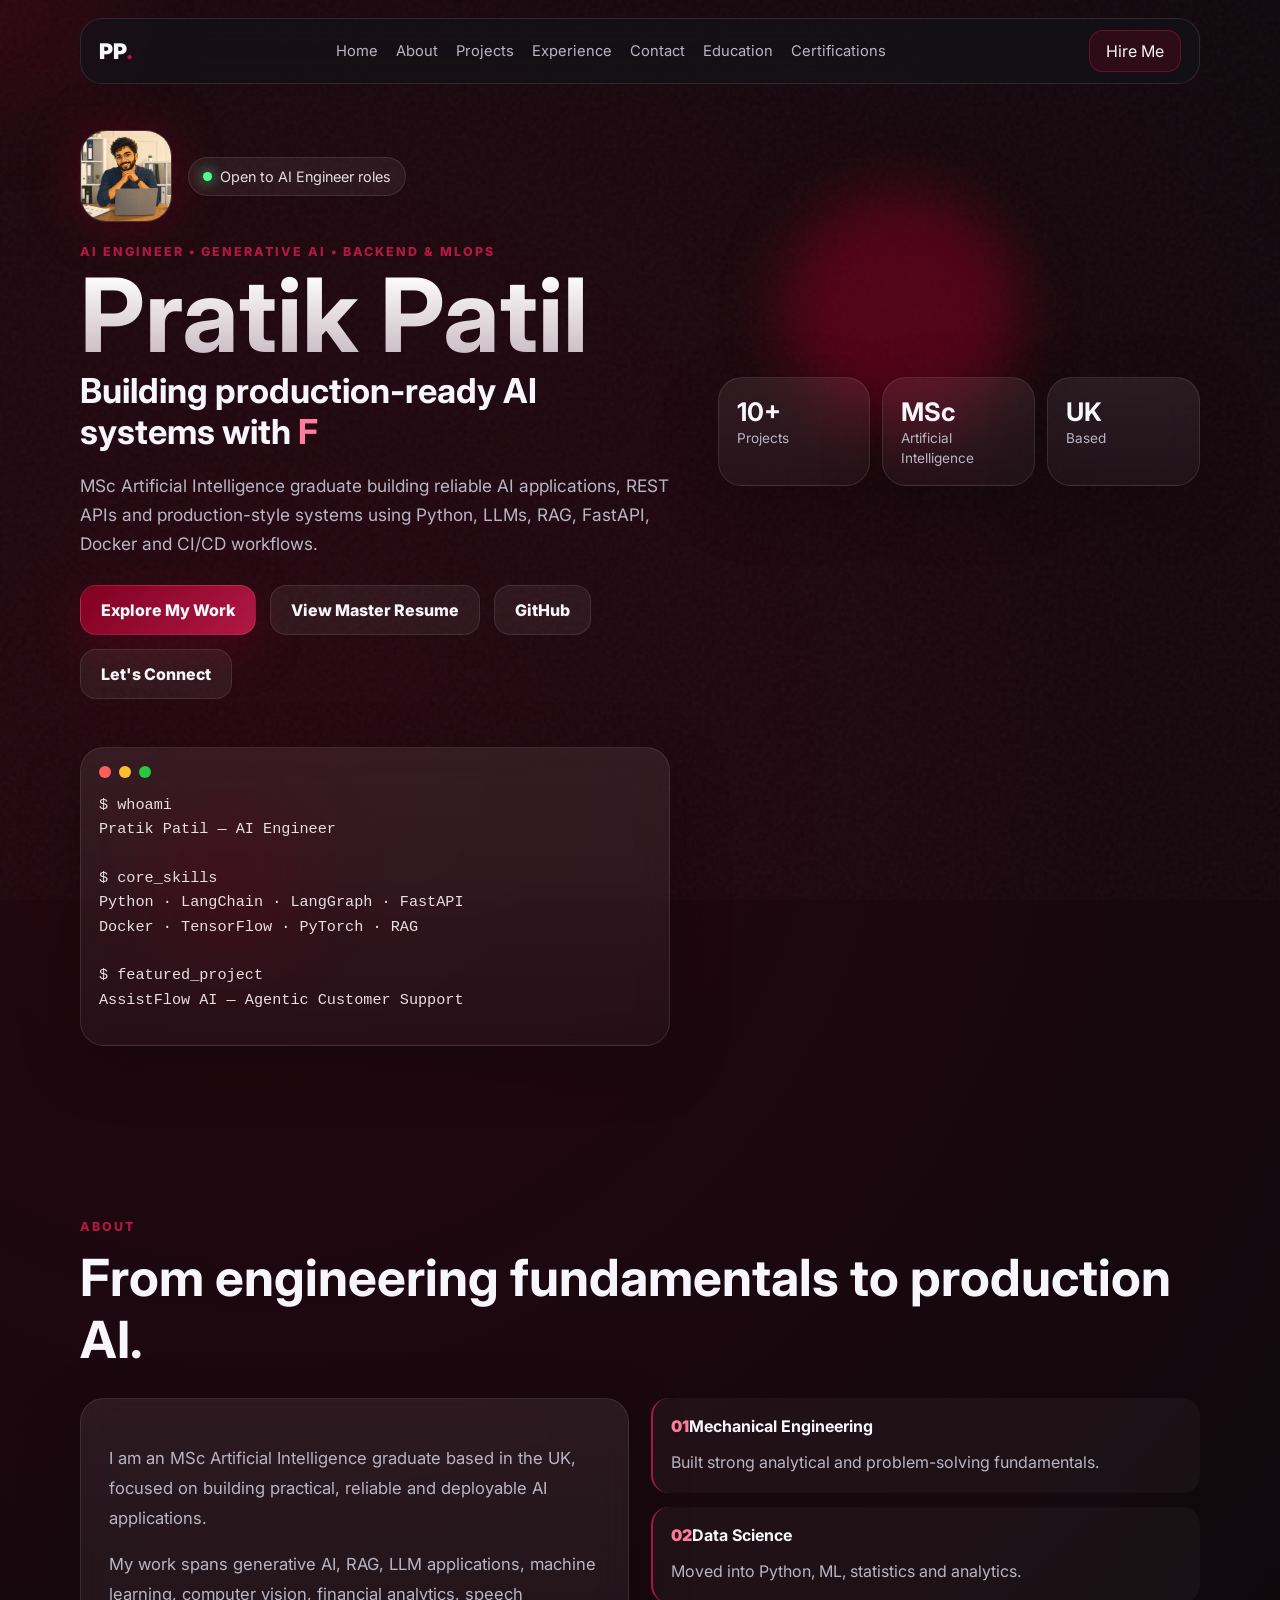
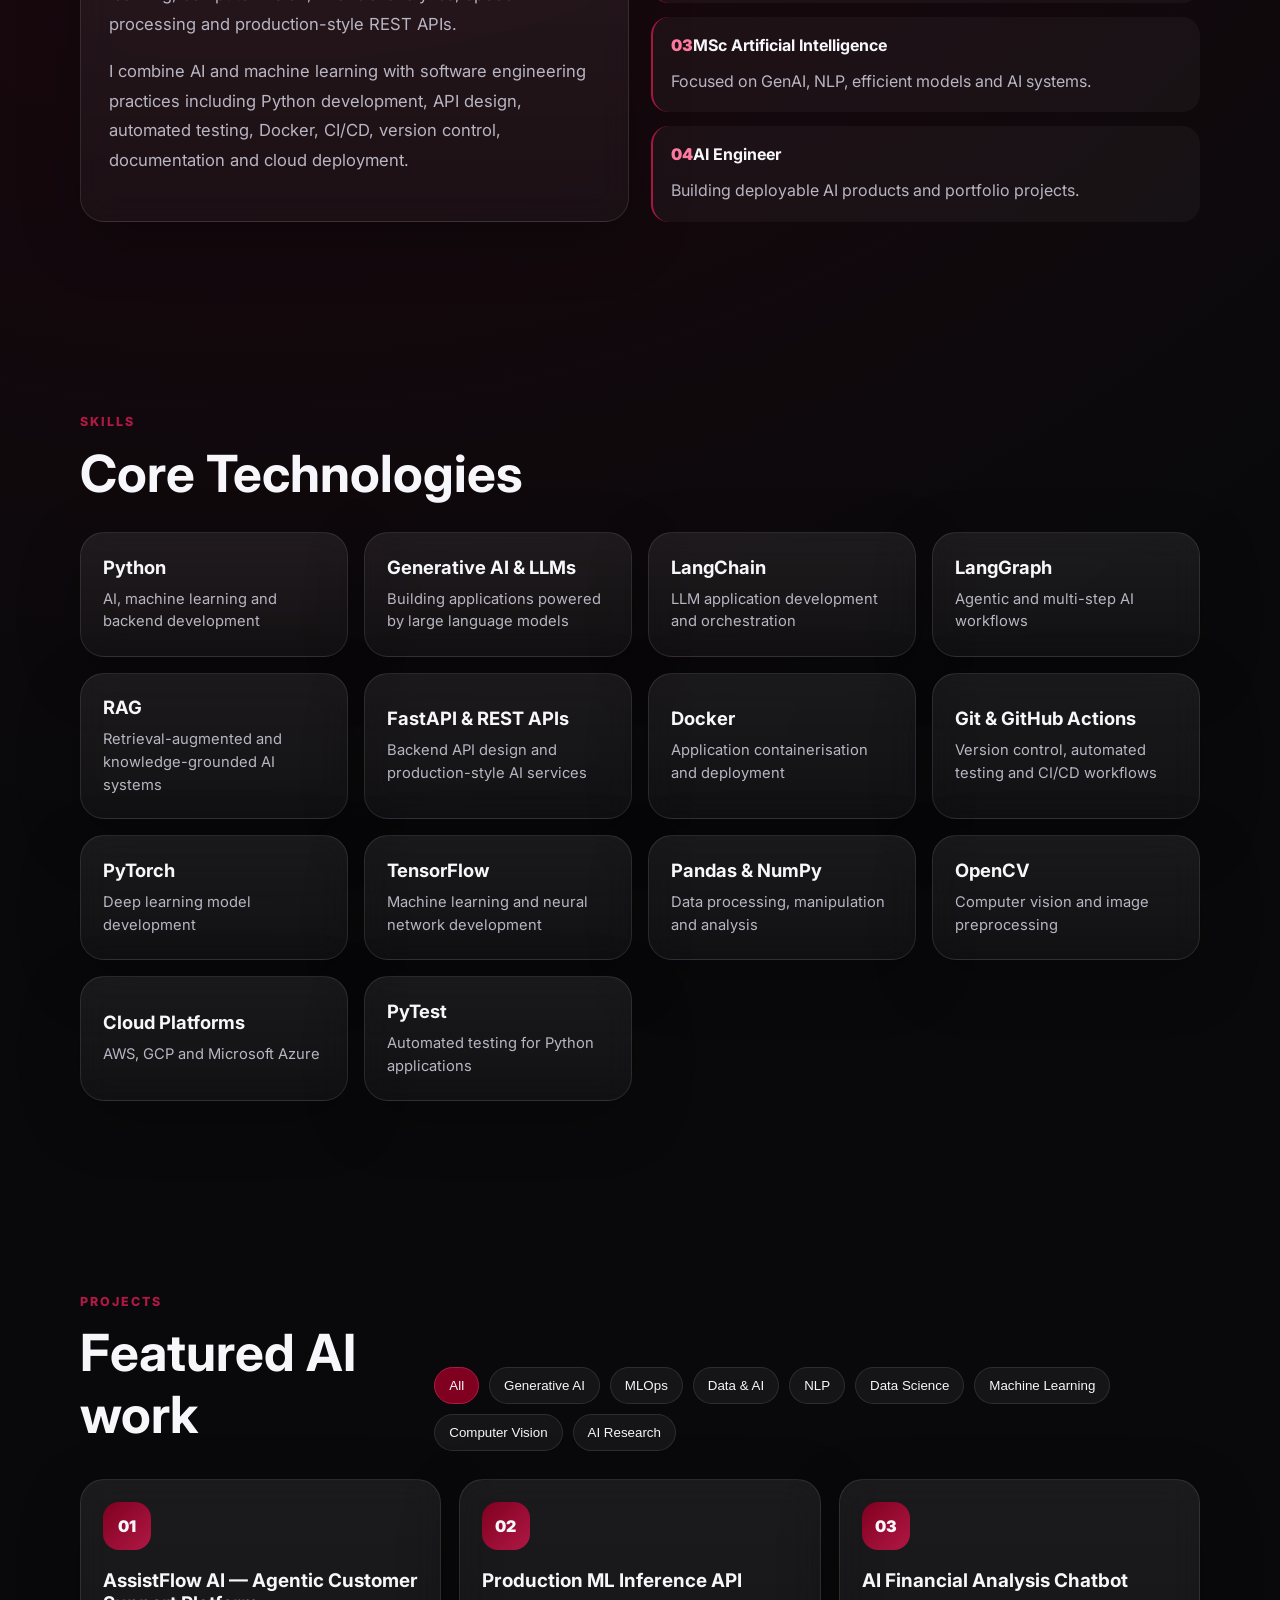
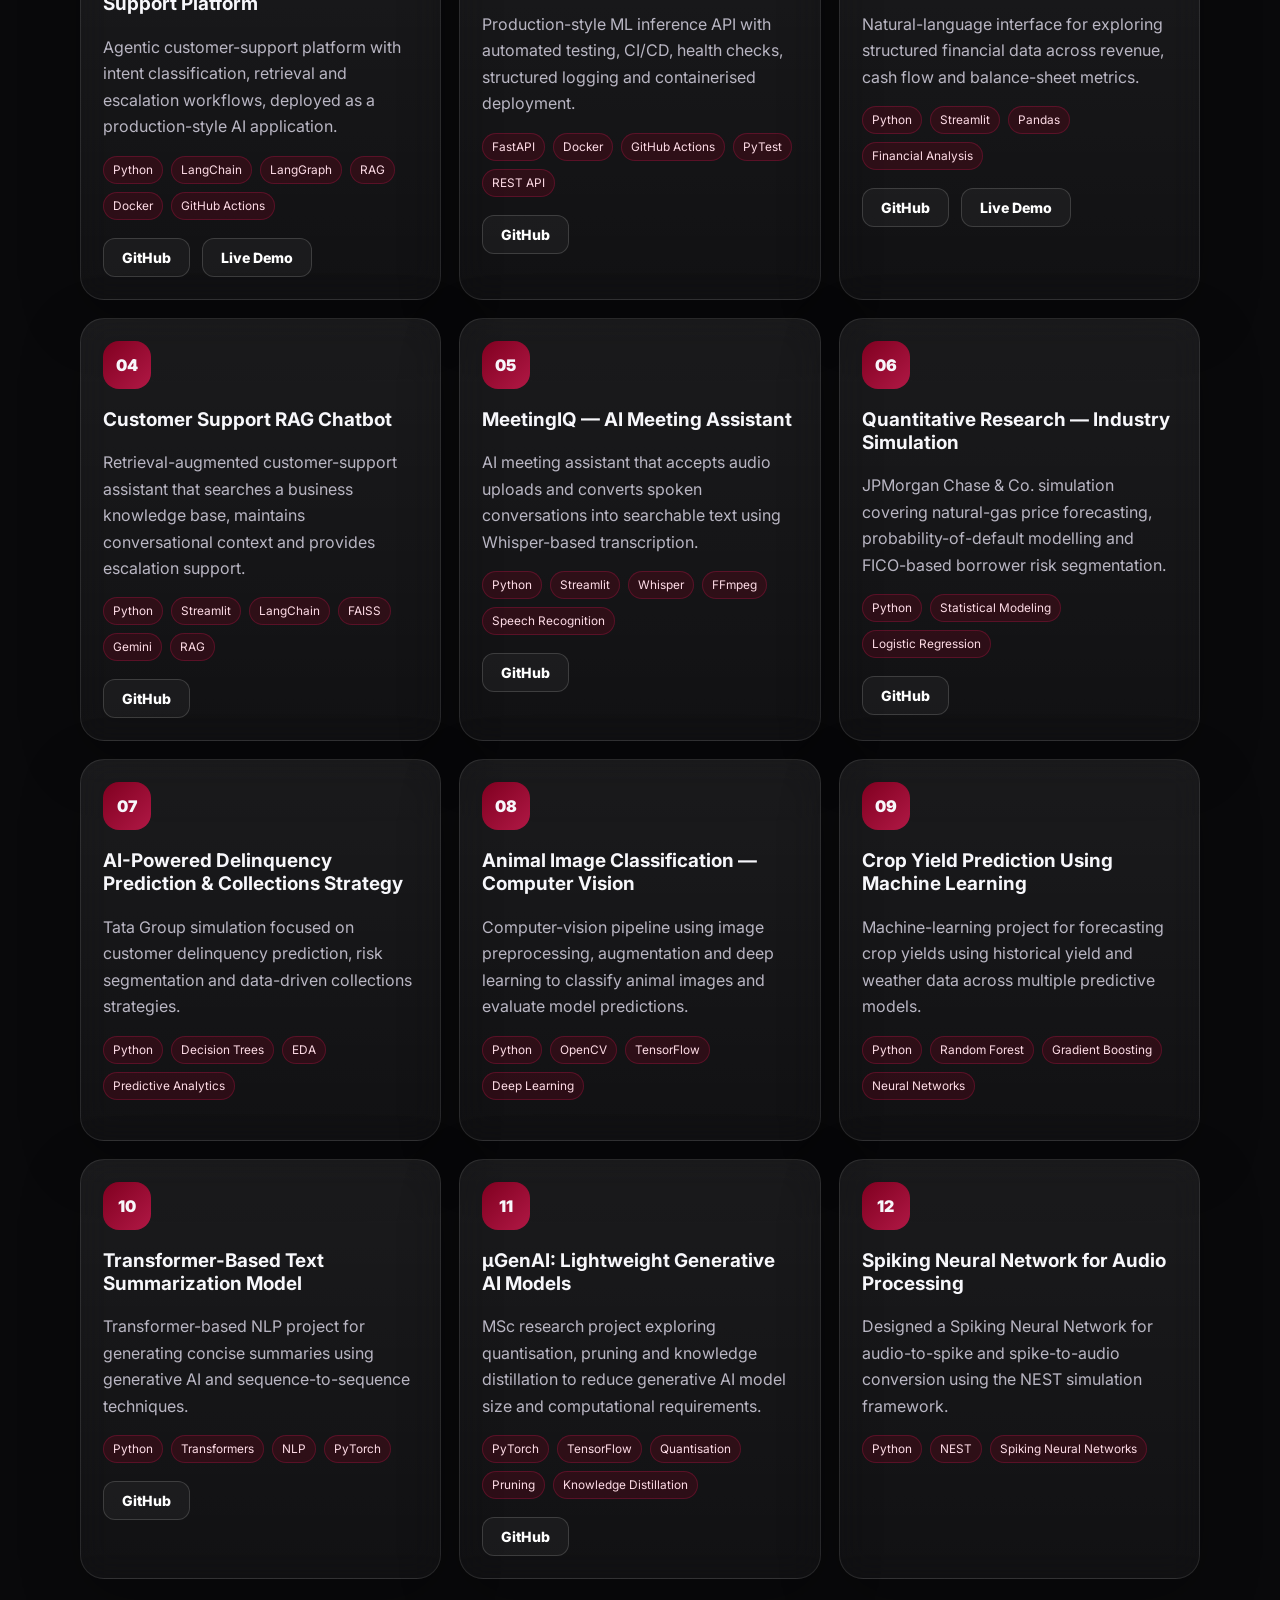
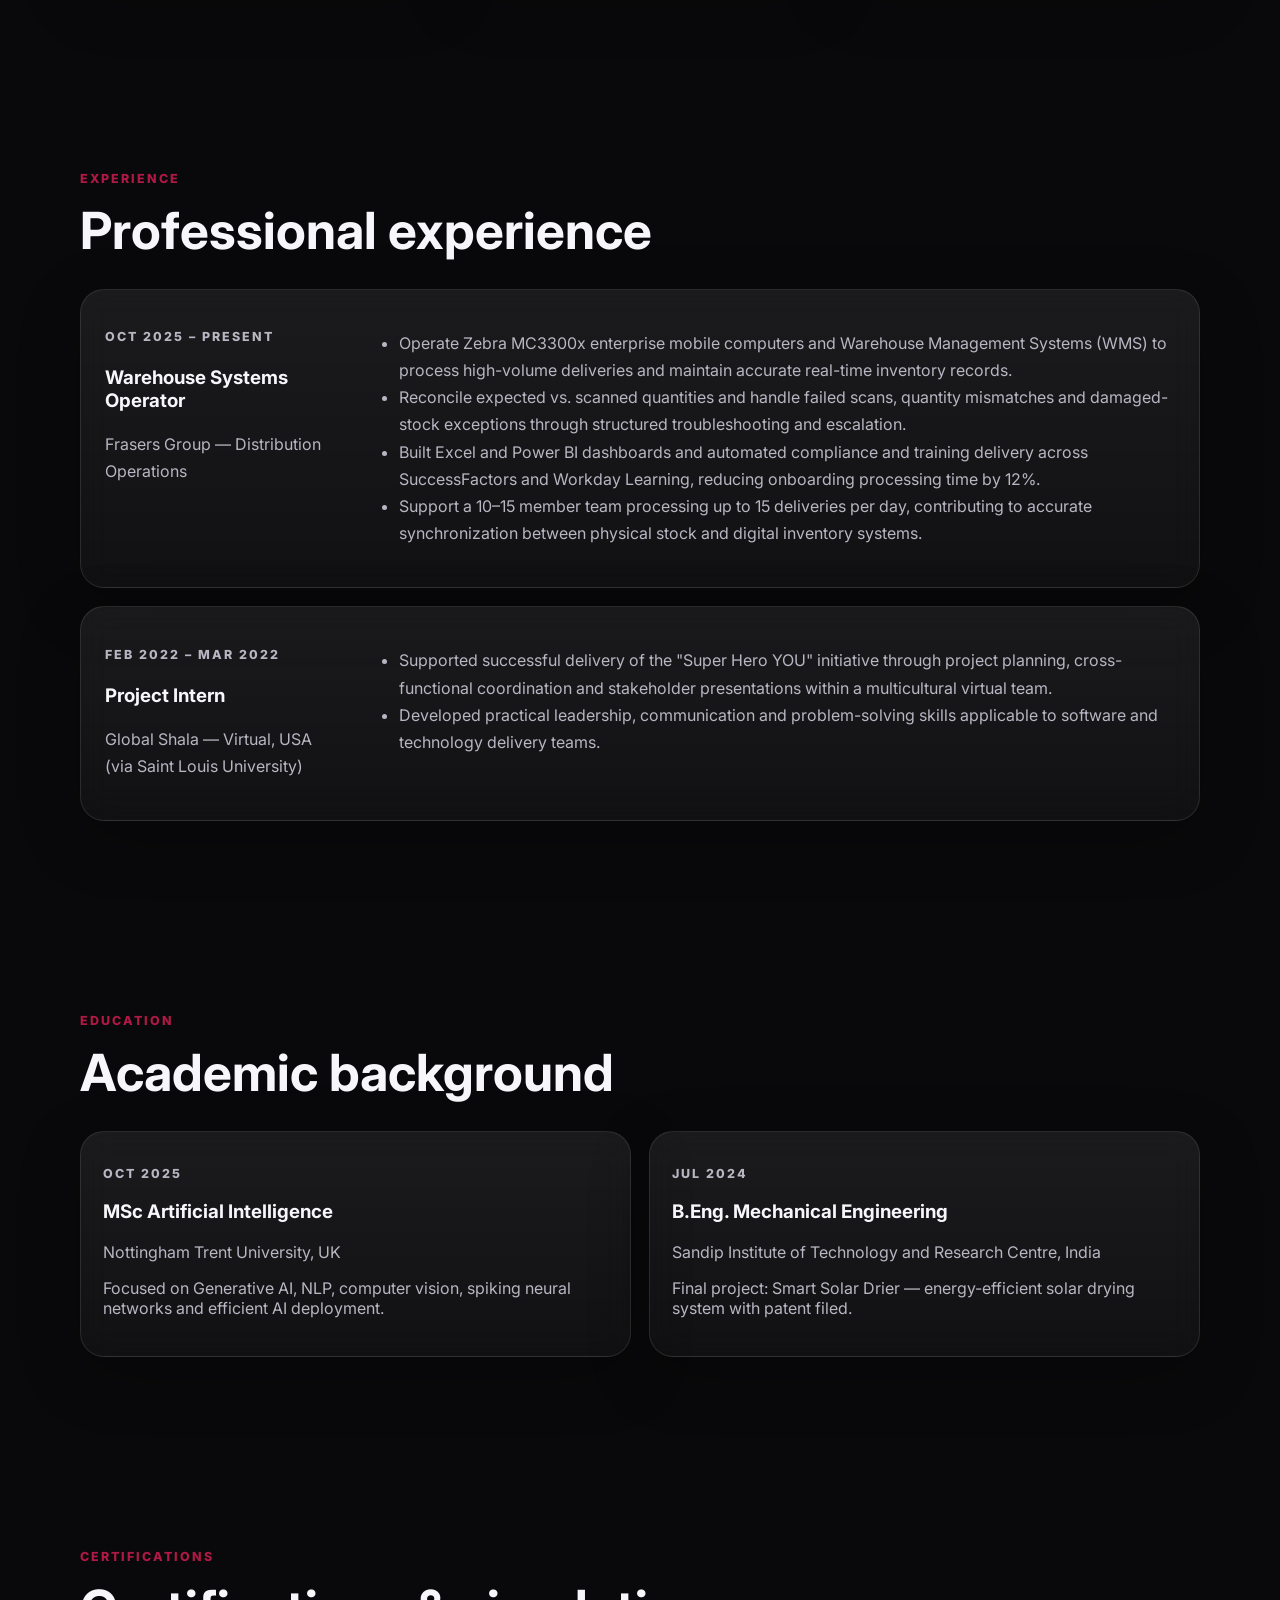
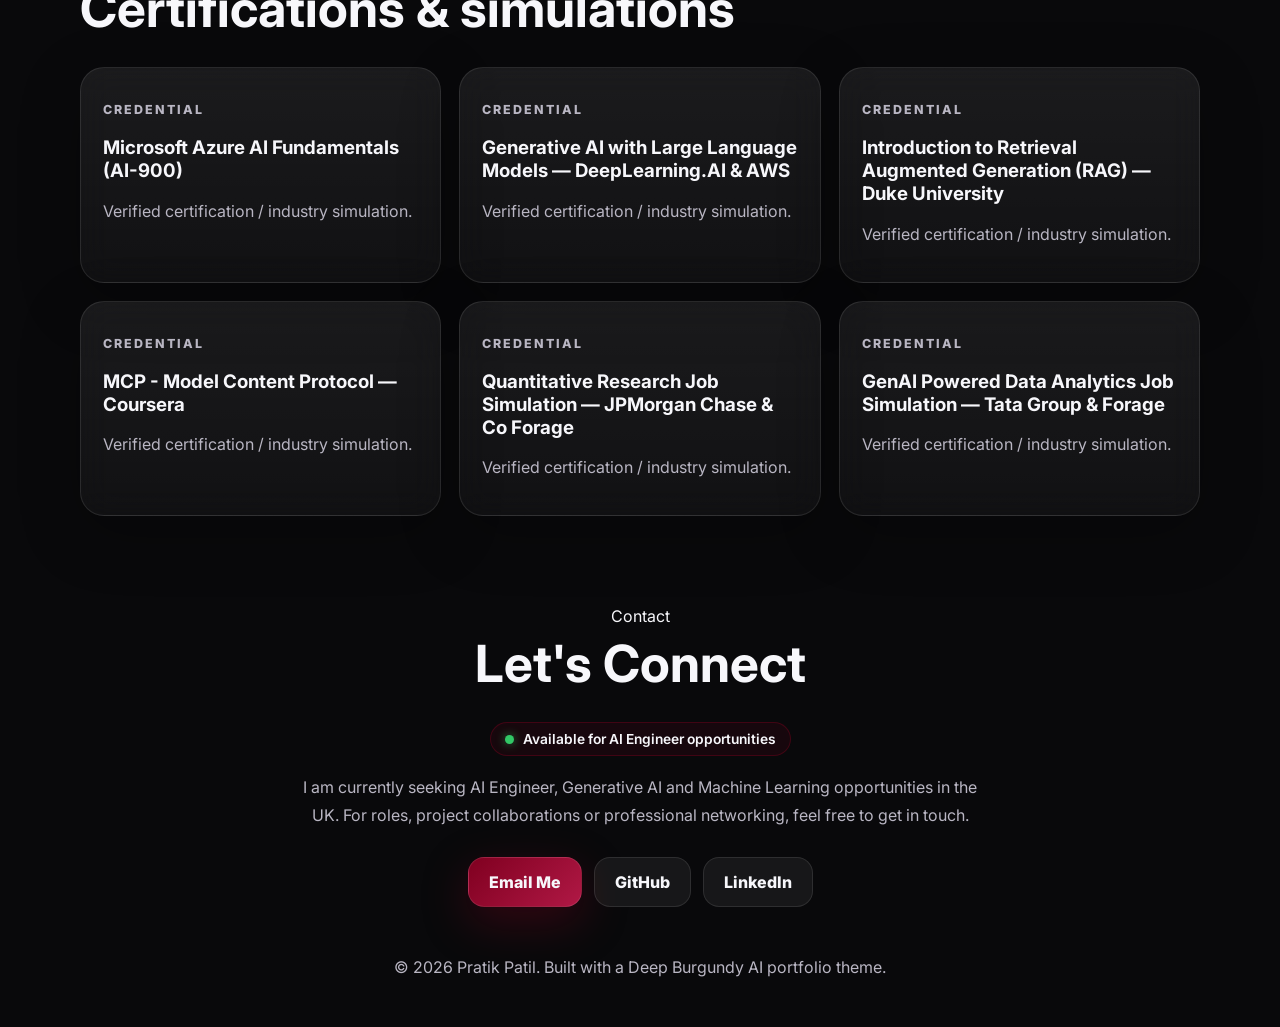
==== commit 1e5f8084: "Change resume link to new file name Updated resume link to point to the new file name." ====
--- a/index.html
+++ b/index.html
@@ -64,7 +64,7 @@
        <div class="hero-actions">
   <a class="btn primary" href="#projects">Explore My Work</a>
 
-  <a class="btn secondary" href="Pratik-Patil-Resume.pdf" target="_blank">
+  <a class="btn secondary" href="Pratik Patil Master Resume.pdf" target="_blank">
     View Master Resume
   </a>
 
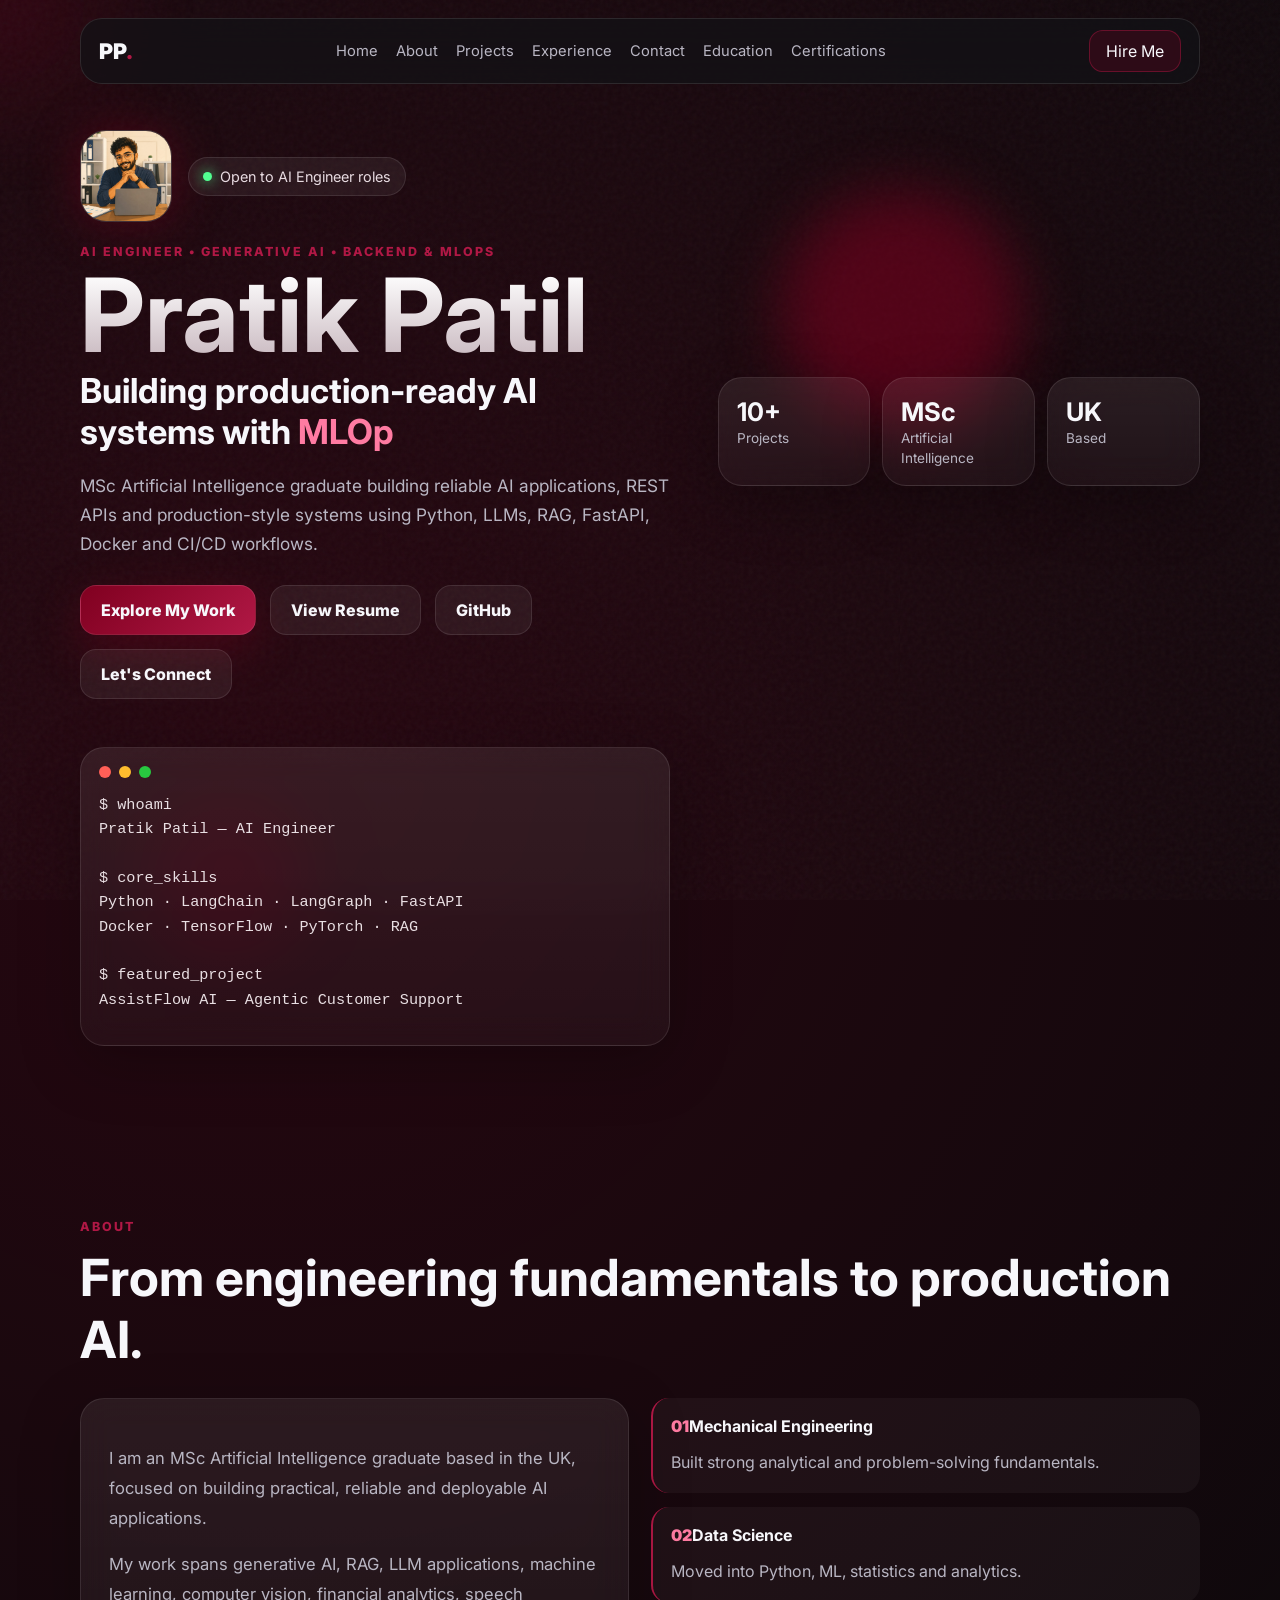
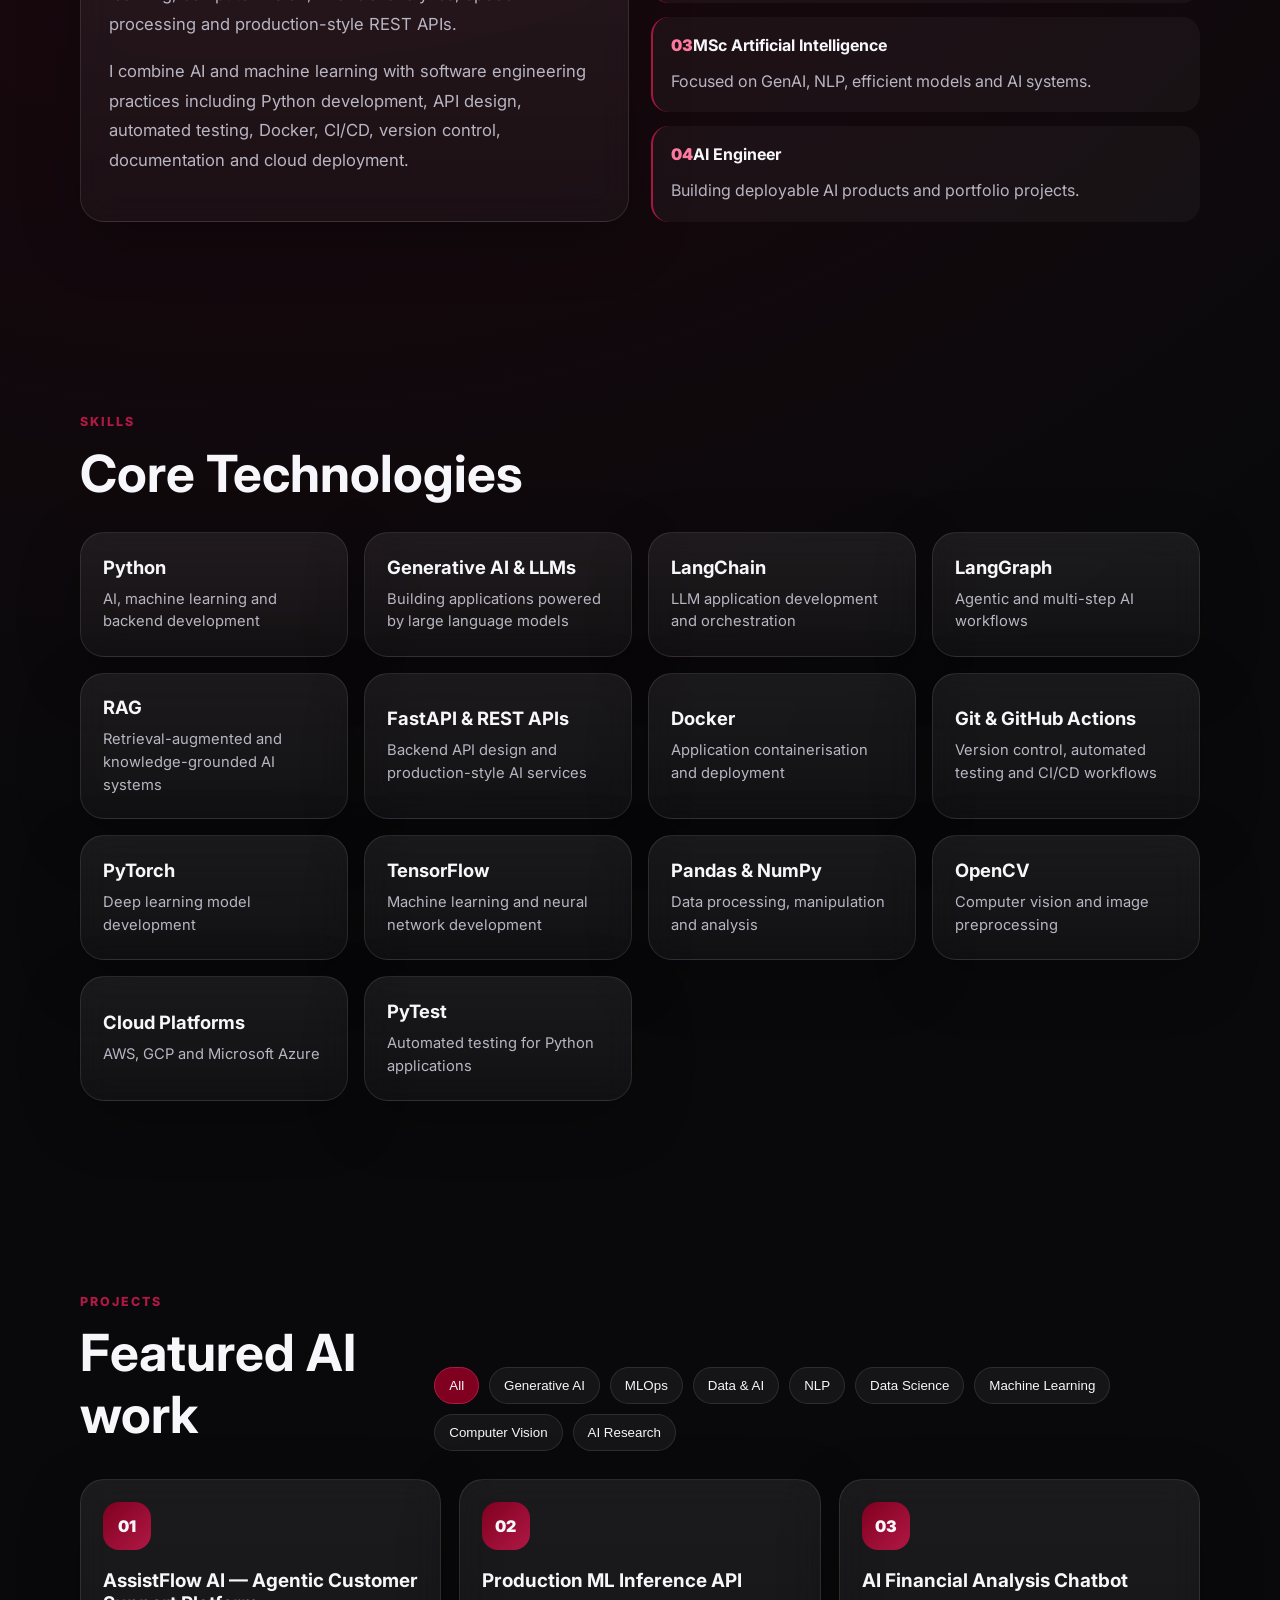
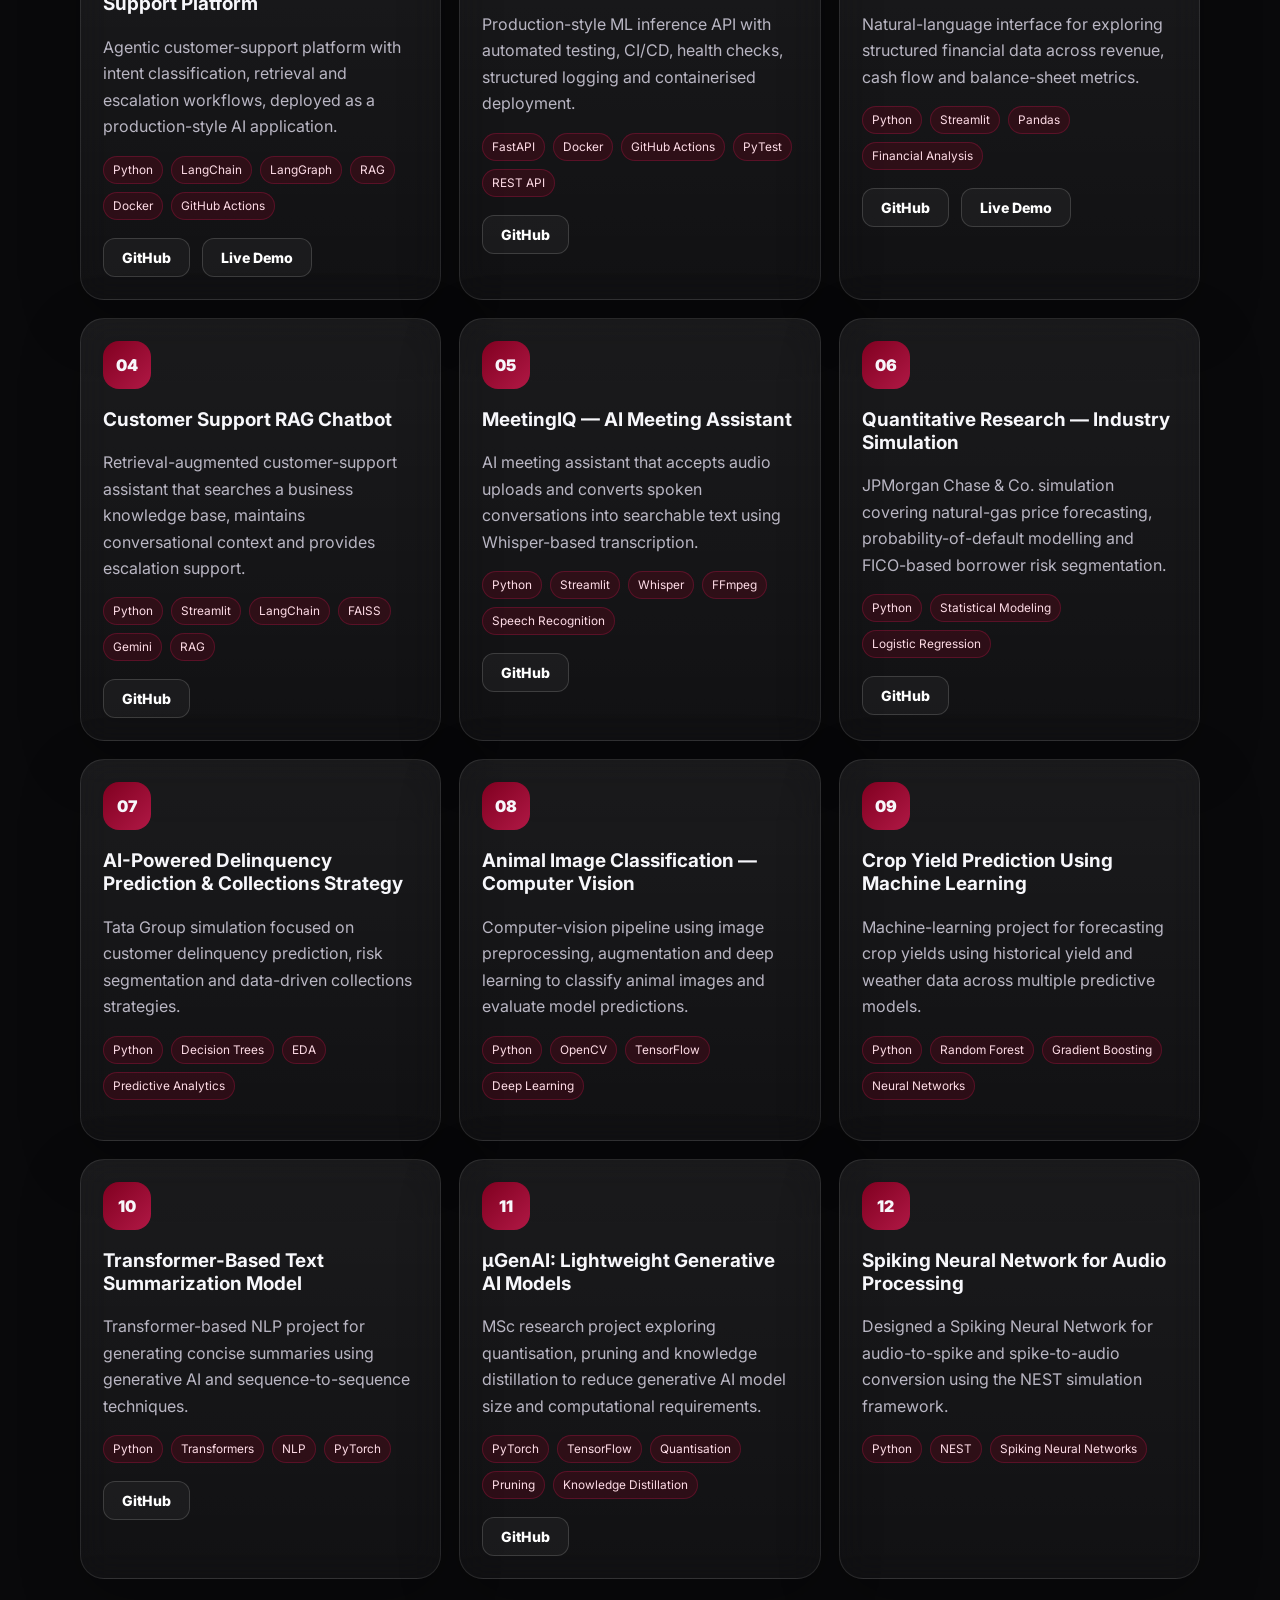
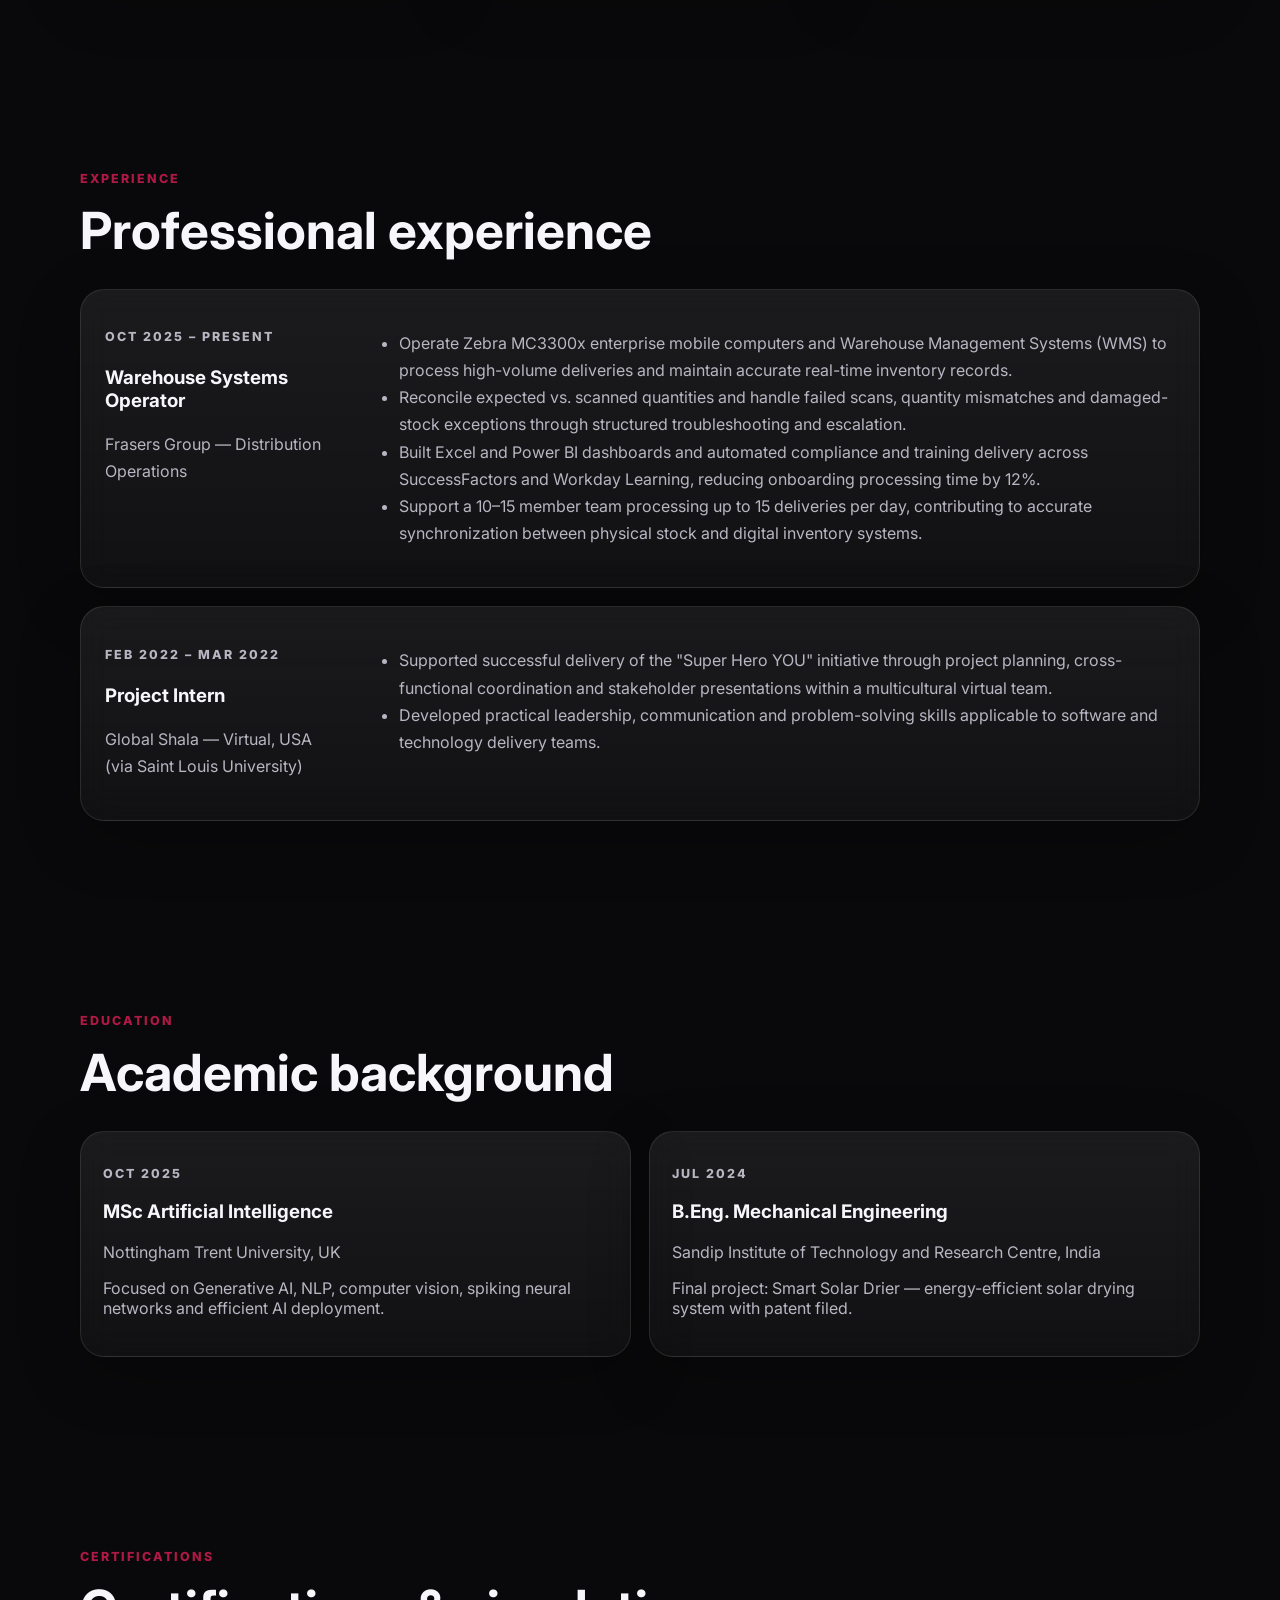
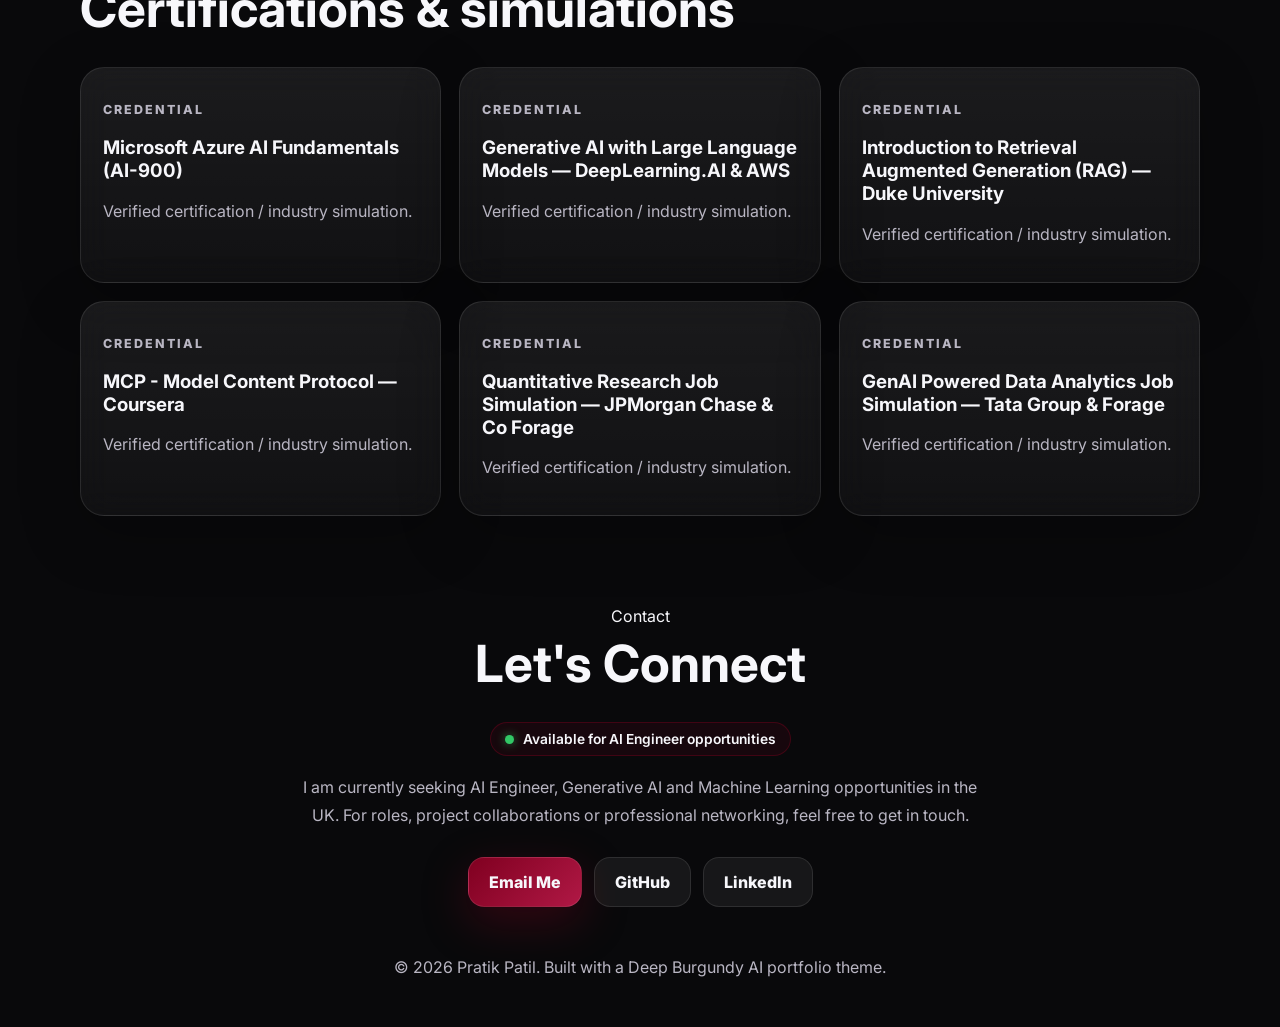
==== commit 59807565: "Updated Resume" ====
--- a/index.html
+++ b/index.html
@@ -64,8 +64,8 @@
        <div class="hero-actions">
   <a class="btn primary" href="#projects">Explore My Work</a>
 
-  <a class="btn secondary" href="Pratik Patil Master Resume.pdf" target="_blank">
-    View Master Resume
+  <a class="btn secondary" href="Pratik Patil Resume.pdf" target="_blank">
+    View Resume
   </a>
 
   <a class="btn secondary" href="https://github.com/MrPratik05" target="_blank" rel="noopener noreferrer">
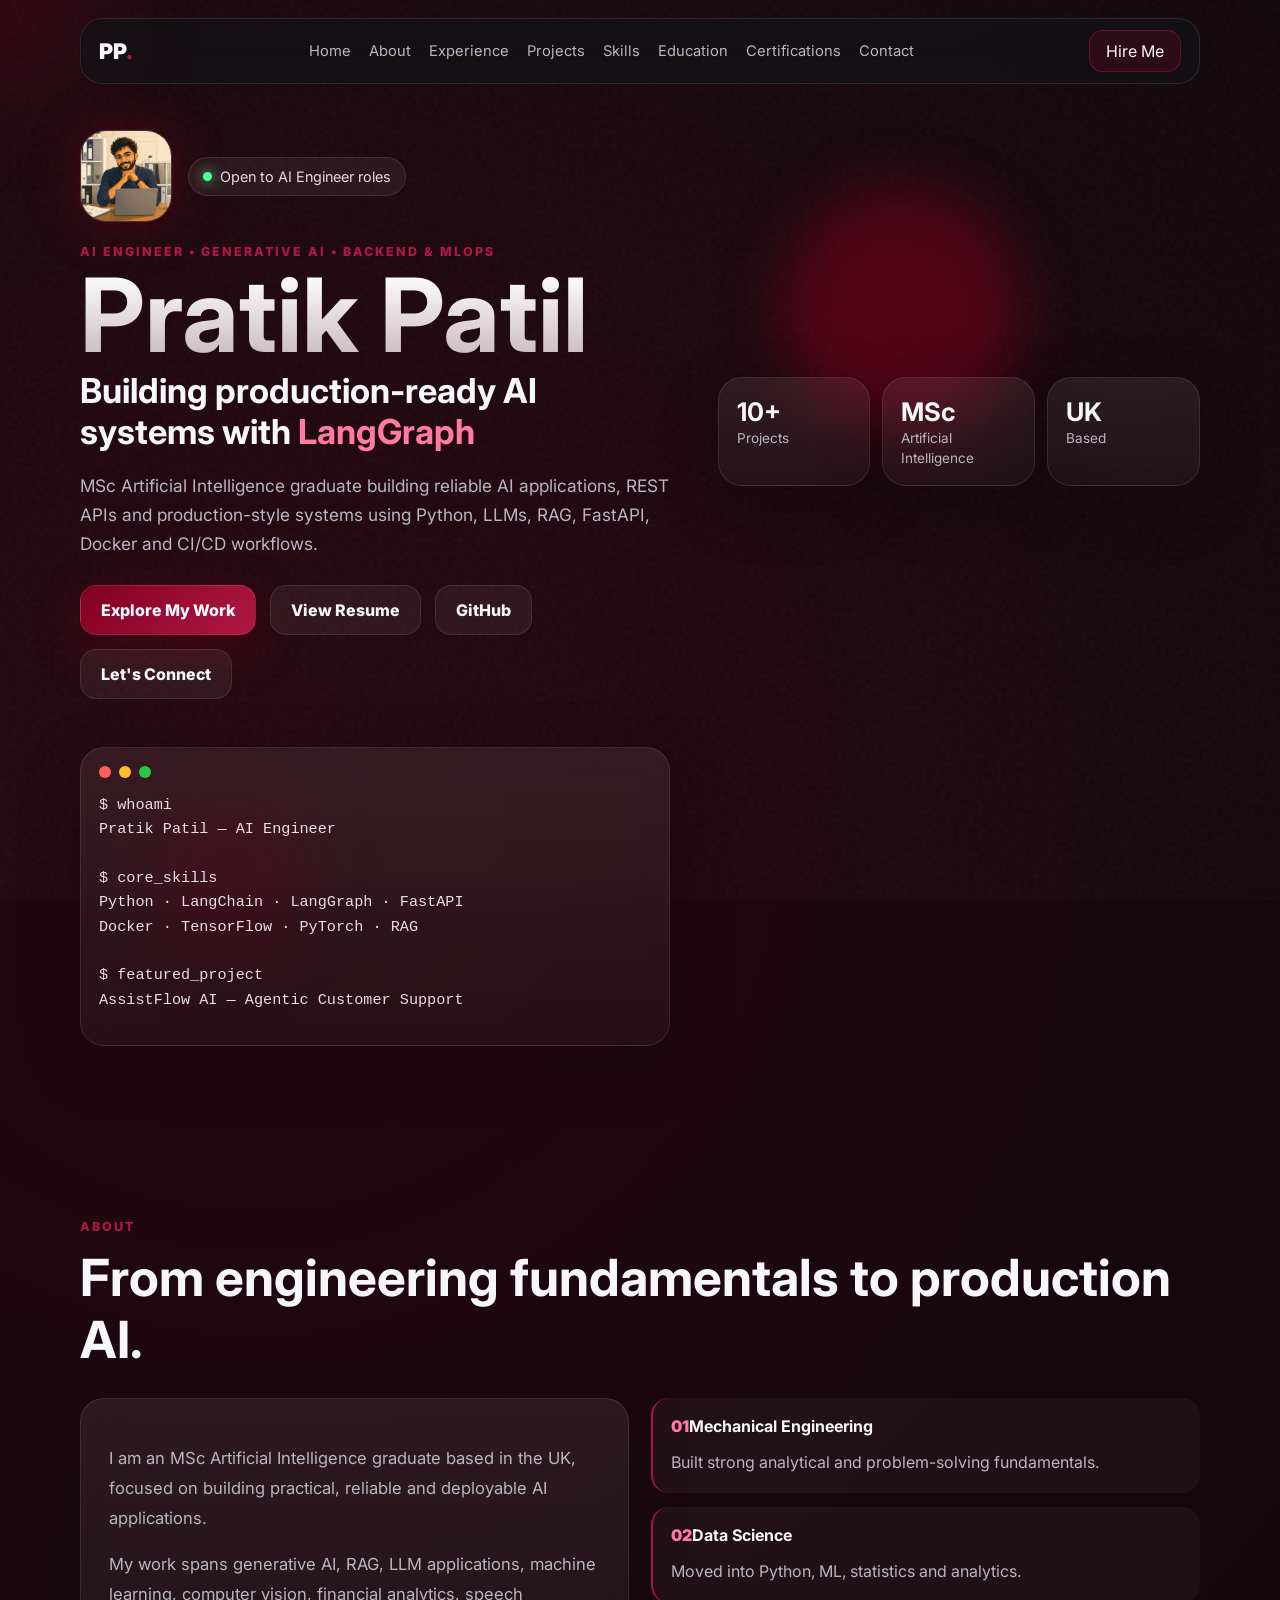
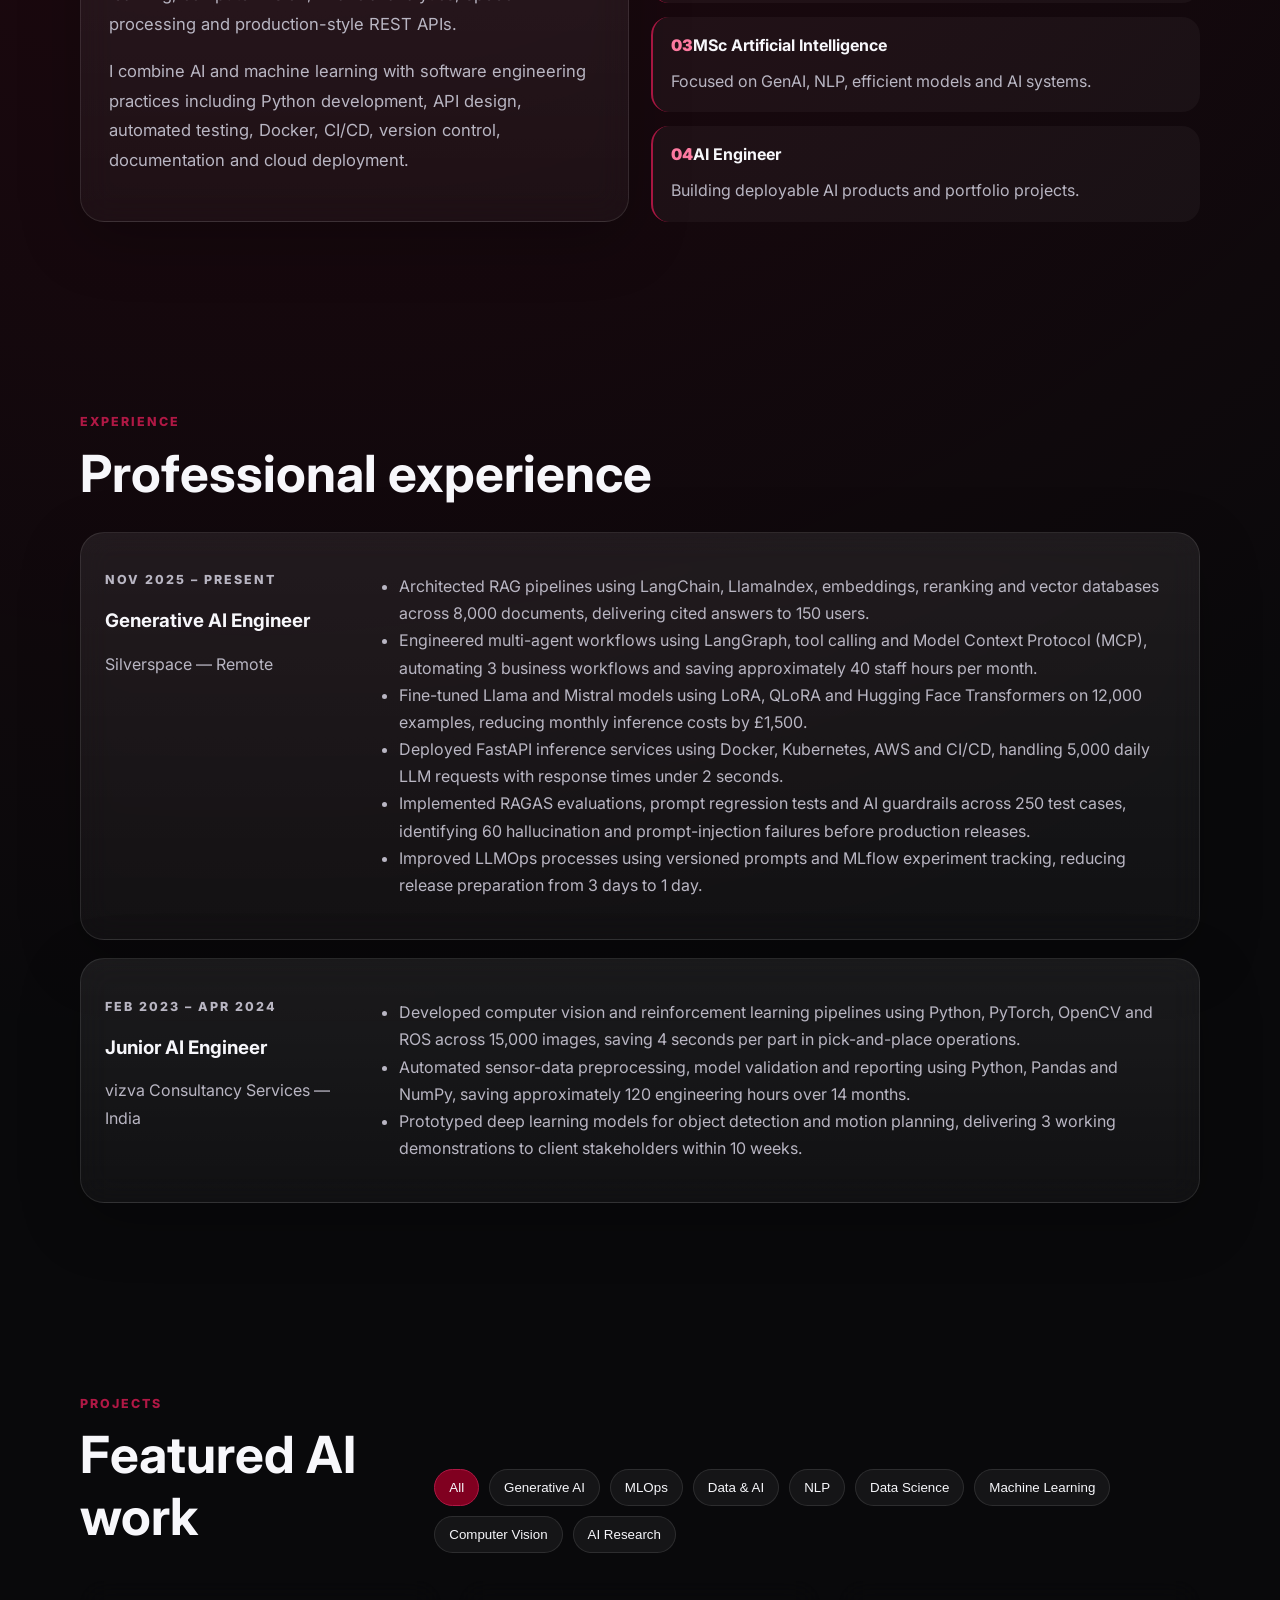
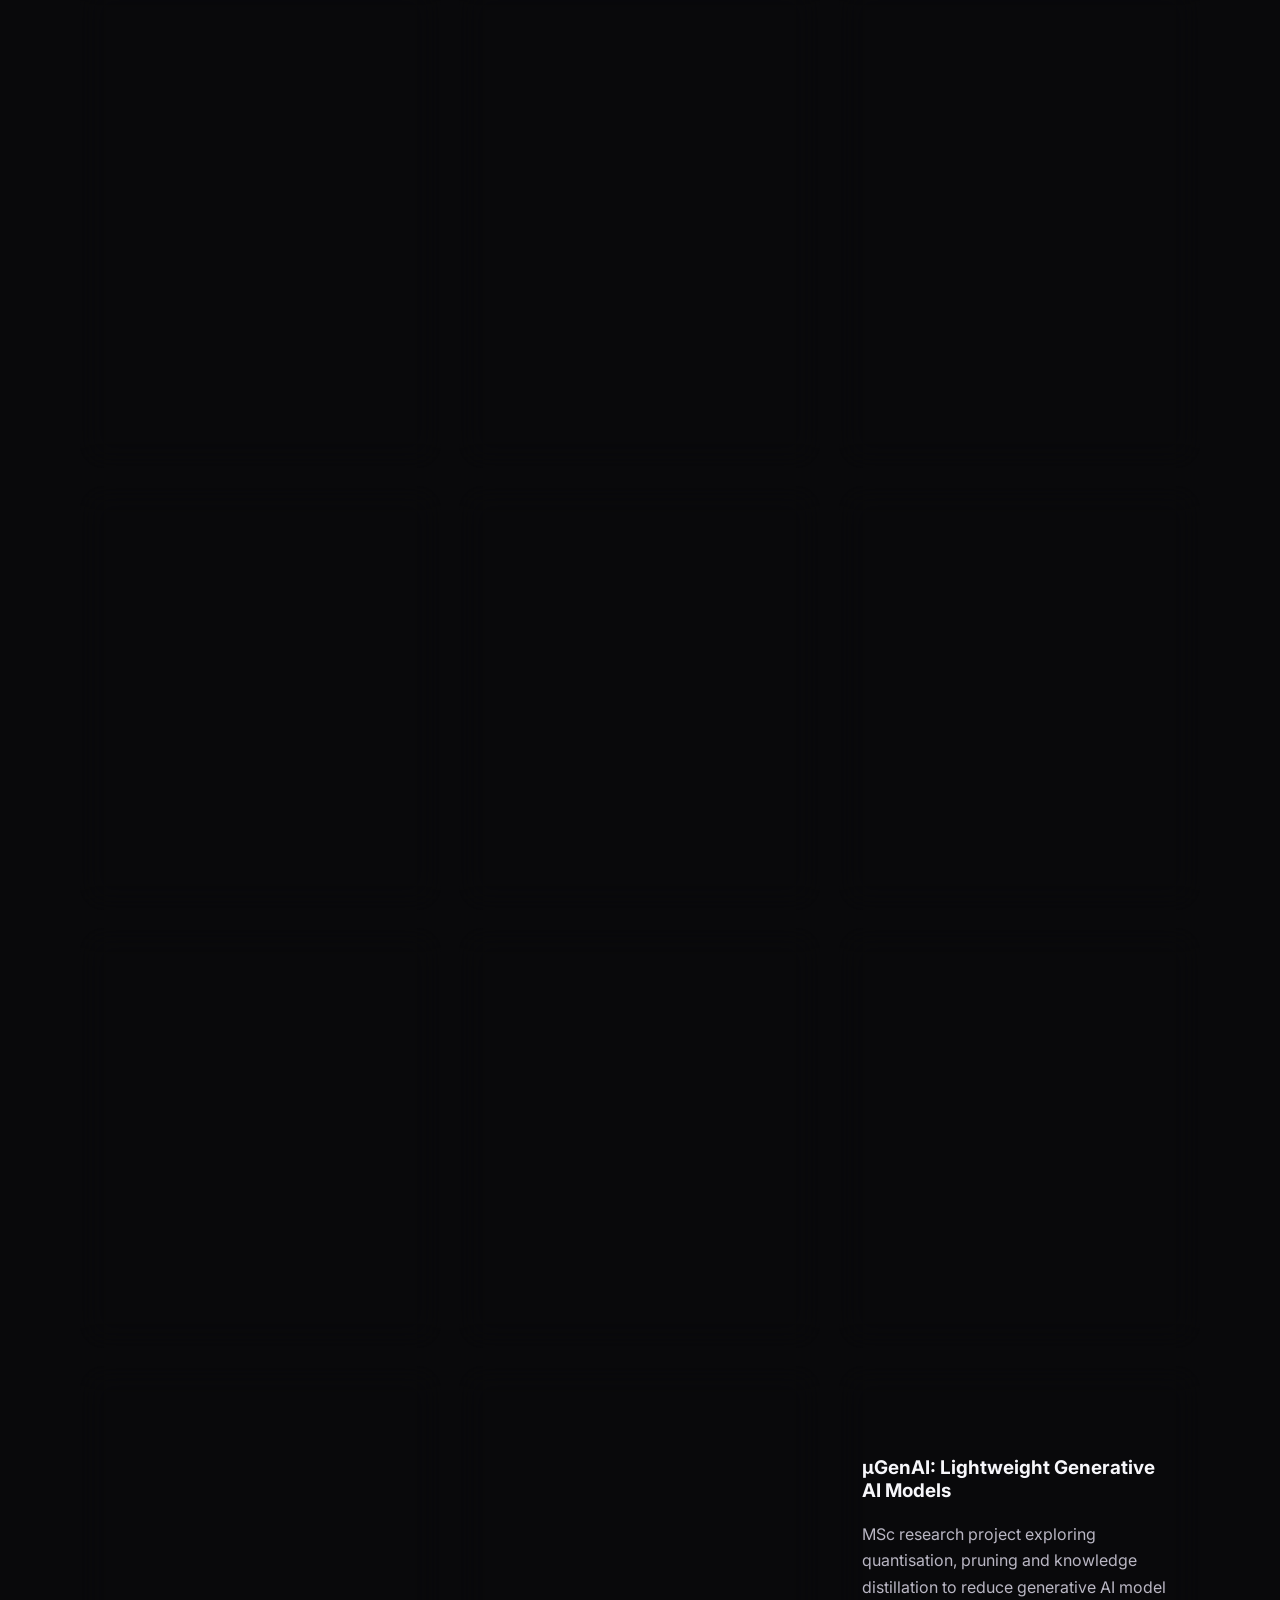
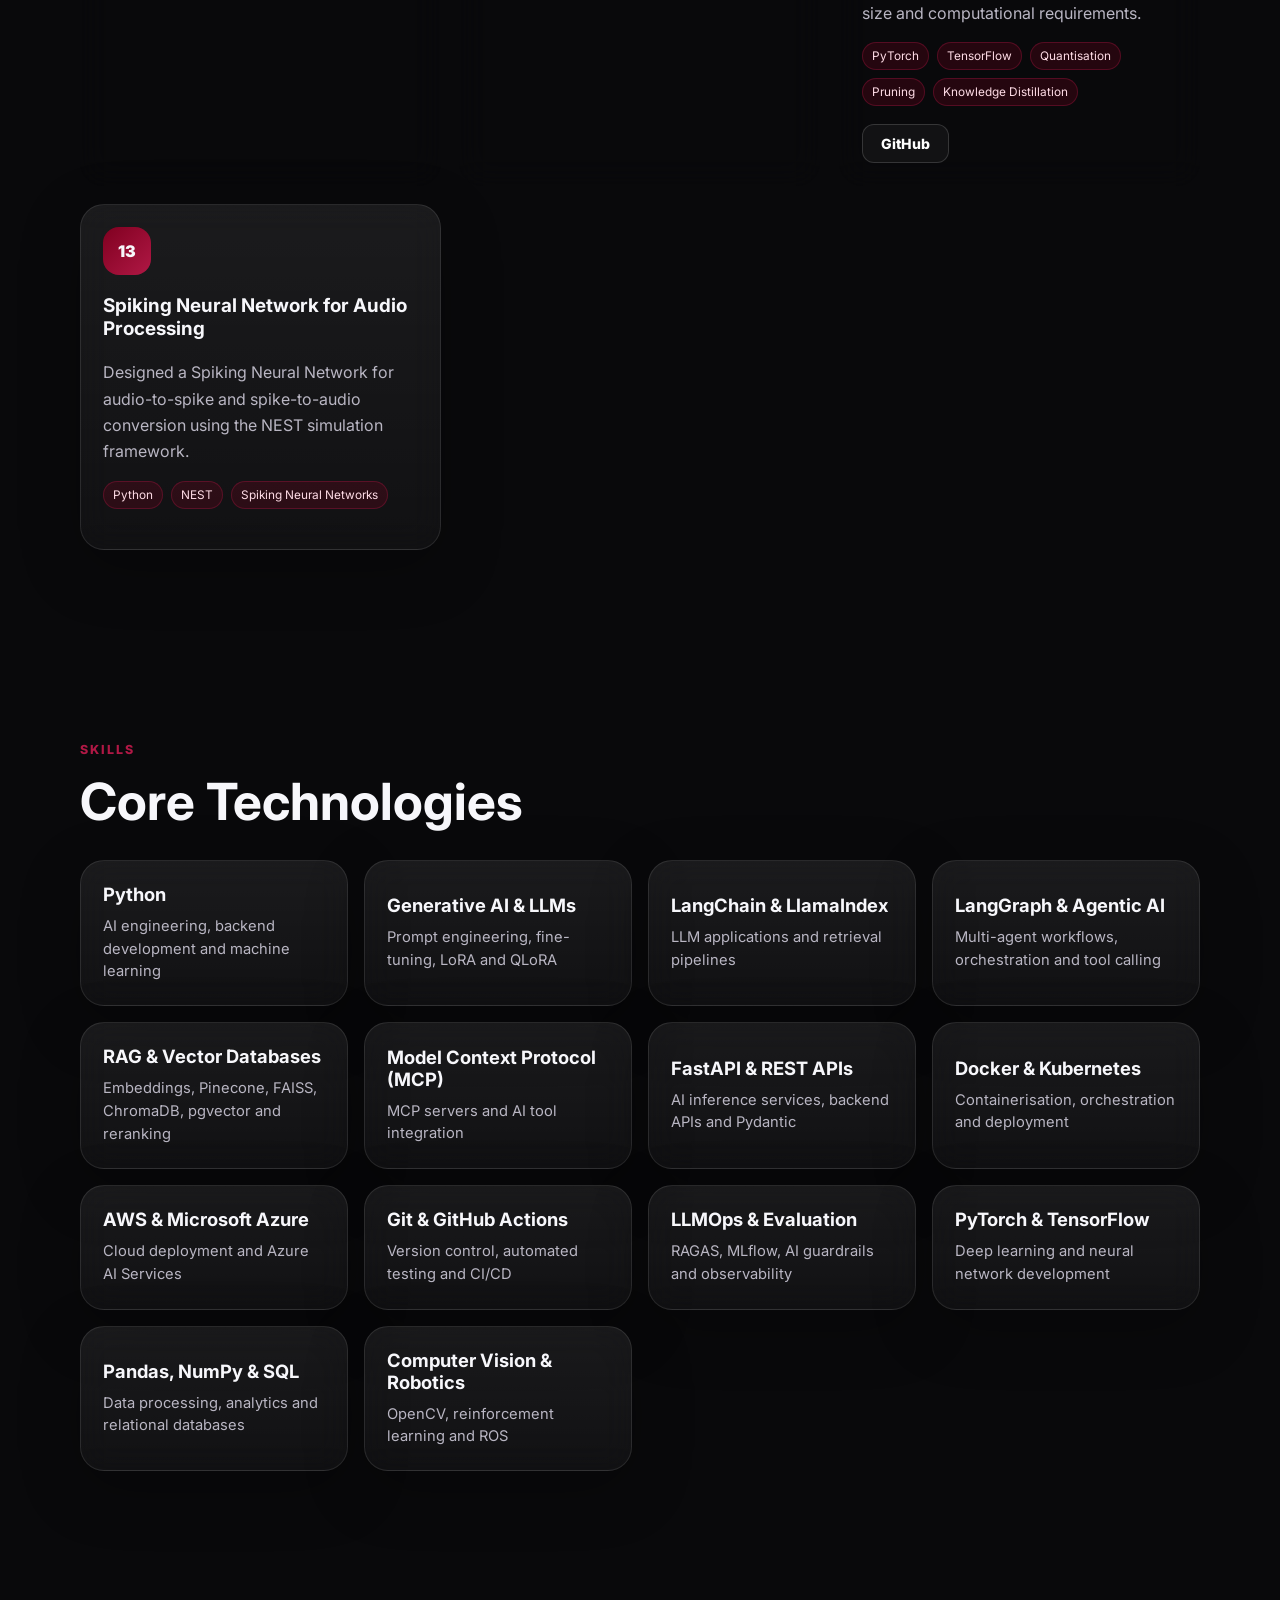
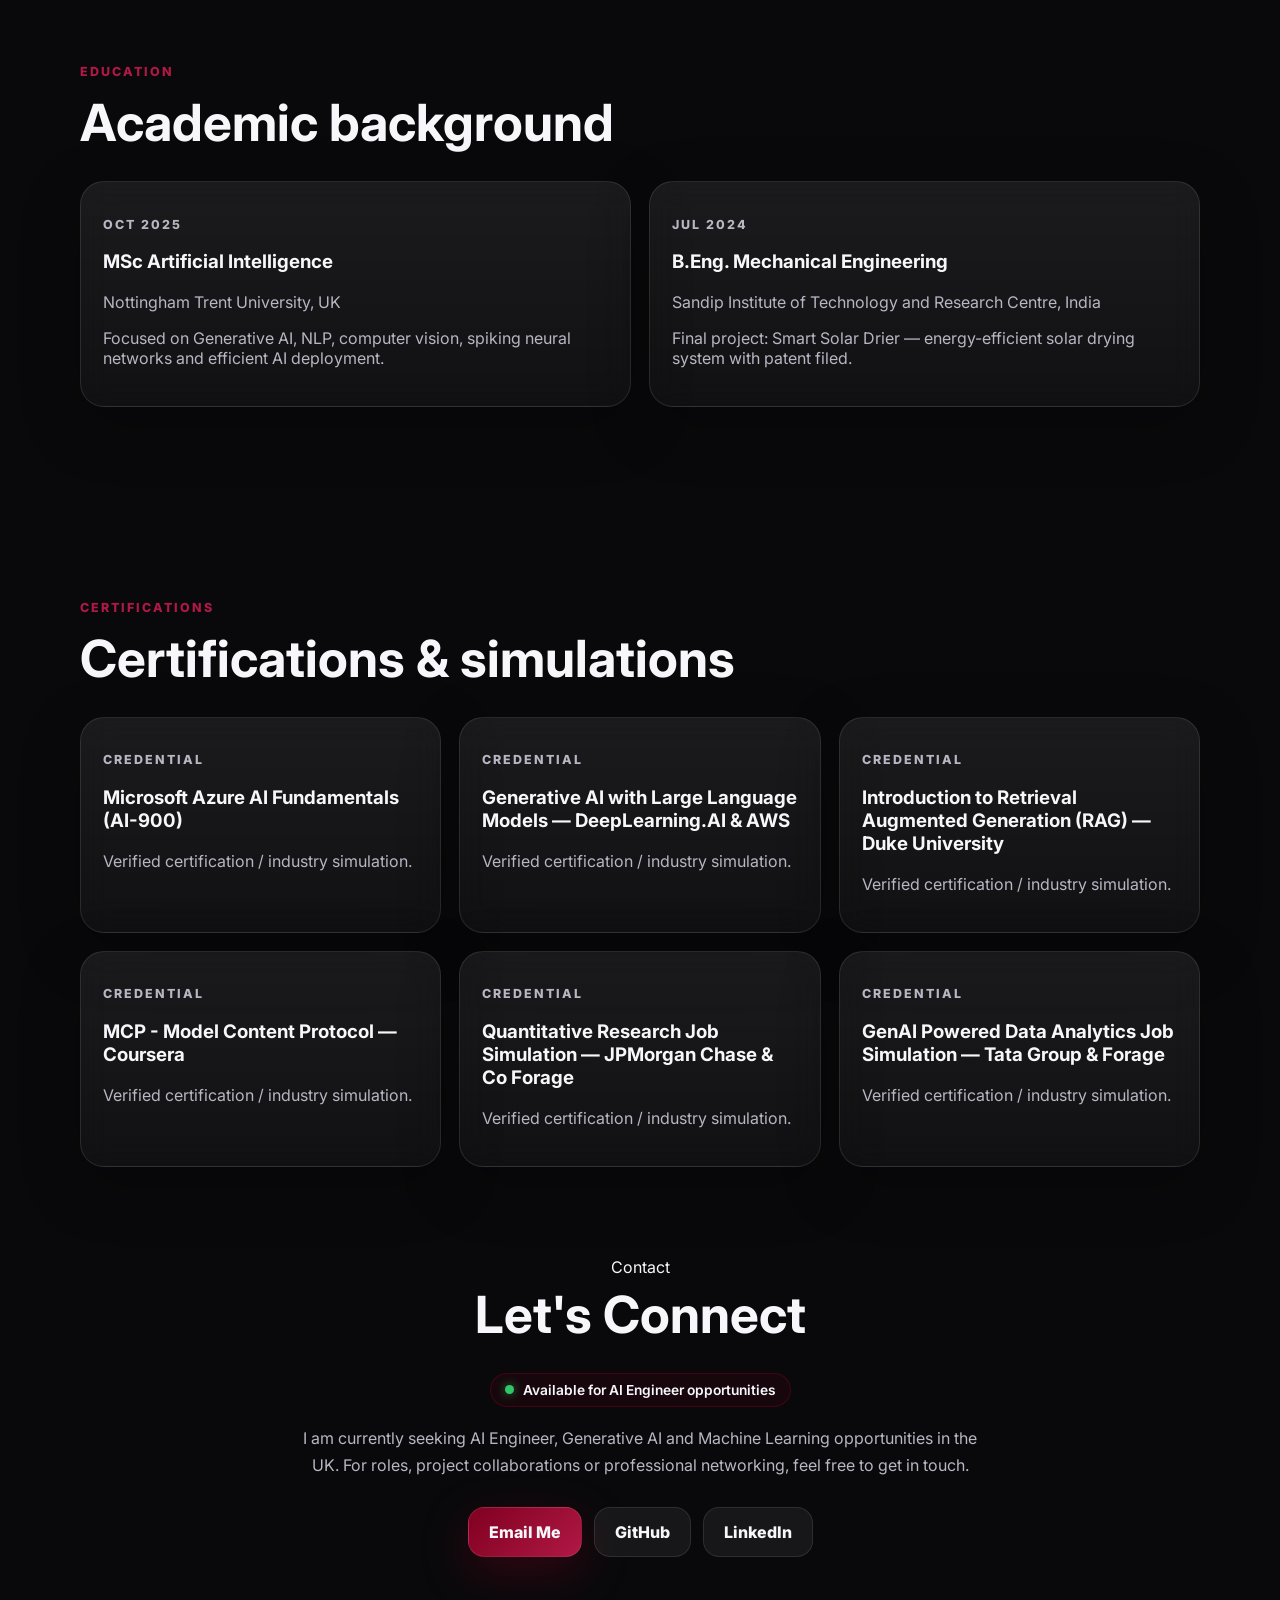
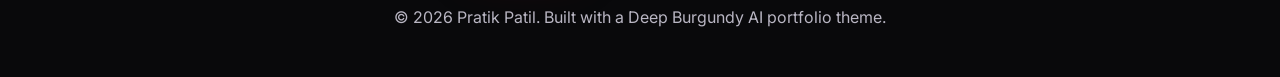
==== commit 638e287d: "Reorganize portfolio sections and navigation" ====
--- a/index.html
+++ b/index.html
@@ -29,15 +29,17 @@
 
   <header class="site-header">
     <a class="logo" href="#home">PP<span>.</span></a>
-    <nav>
-      <a href="#home">Home</a>
-      <a href="#about">About</a>
-      <a href="#projects">Projects</a>
-      <a href="#experience">Experience</a> 
-      <a href="#contact">Contact</a>
-      <a href="#education">Education</a>
-      <a href="#certifications">Certifications</a>
+     <nav>
+  <a href="#home">Home</a>
+  <a href="#about">About</a>
+  <a href="#experience">Experience</a>
+  <a href="#projects">Projects</a>
+  <a href="#skills">Skills</a>
+  <a href="#education">Education</a>
+  <a href="#certifications">Certifications</a>
+  <a href="#contact">Contact</a>
     </nav>
+
     <a class="nav-cta" href="#contact">Hire Me</a>
   </header>
 
@@ -94,7 +96,7 @@
 AssistFlow AI — Agentic Customer Support</code></pre>
       </div>
     </section>
-
+    
     <section id="about" class="section container reveal">
       <div class="section-heading">
         <p class="eyebrow">About</p>
@@ -126,17 +128,17 @@
           <div><span>04</span><strong>AI Engineer</strong><p>Building deployable AI products and portfolio projects.</p></div>
         </div>
       </div>
-    </section>
-
-    <section class="section container reveal">
-      <div class="section-heading">
-        <p class="eyebrow">Skills</p>
-        <h2>Core Technologies</h2>
-      </div>
-      <div class="skills-grid" id="skillsGrid"></div>
-    </section>
-
-    <section id="projects" class="section container reveal">
+     </section>
+
+     <section id="experience" class="section container reveal">
+      <div class="section-heading">
+        <p class="eyebrow">Experience</p>
+        <h2>Professional experience</h2>
+      </div>
+      <div class="experience-list" id="experienceList"></div>
+    </section>
+
+     <section id="projects" class="section container reveal">
       <div class="section-heading row">
         <div>
           <p class="eyebrow">Projects</p>
@@ -147,12 +149,12 @@
       <div class="projects-grid" id="projectsGrid"></div>
     </section>
 
-    <section id="experience" class="section container reveal">
-      <div class="section-heading">
-        <p class="eyebrow">Experience</p>
-        <h2>Professional experience</h2>
-      </div>
-      <div class="experience-list" id="experienceList"></div>
+    <section id="skills" class="section container reveal">
+      <div class="section-heading">
+        <p class="eyebrow">Skills</p>
+        <h2>Core Technologies</h2>
+      </div>
+      <div class="skills-grid" id="skillsGrid"></div>
     </section>
 
     <section id="education" class="section container reveal">
